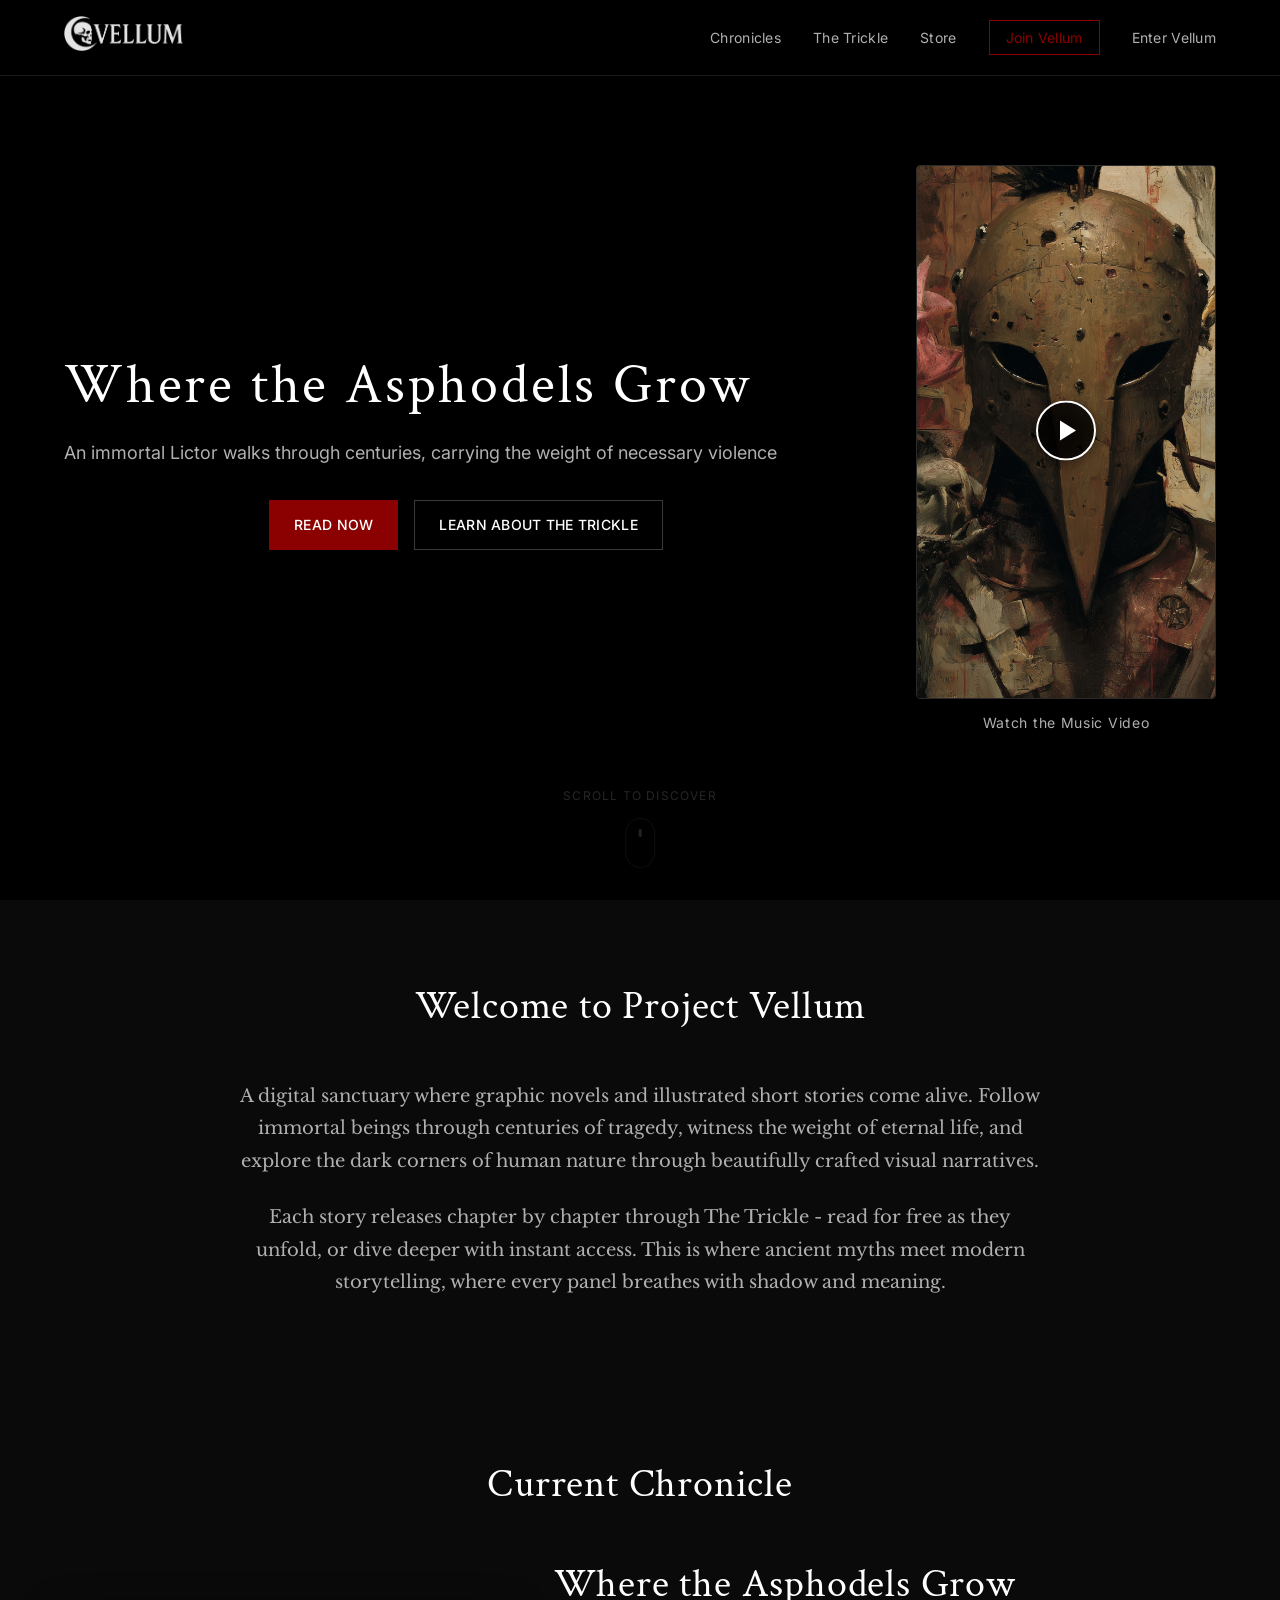
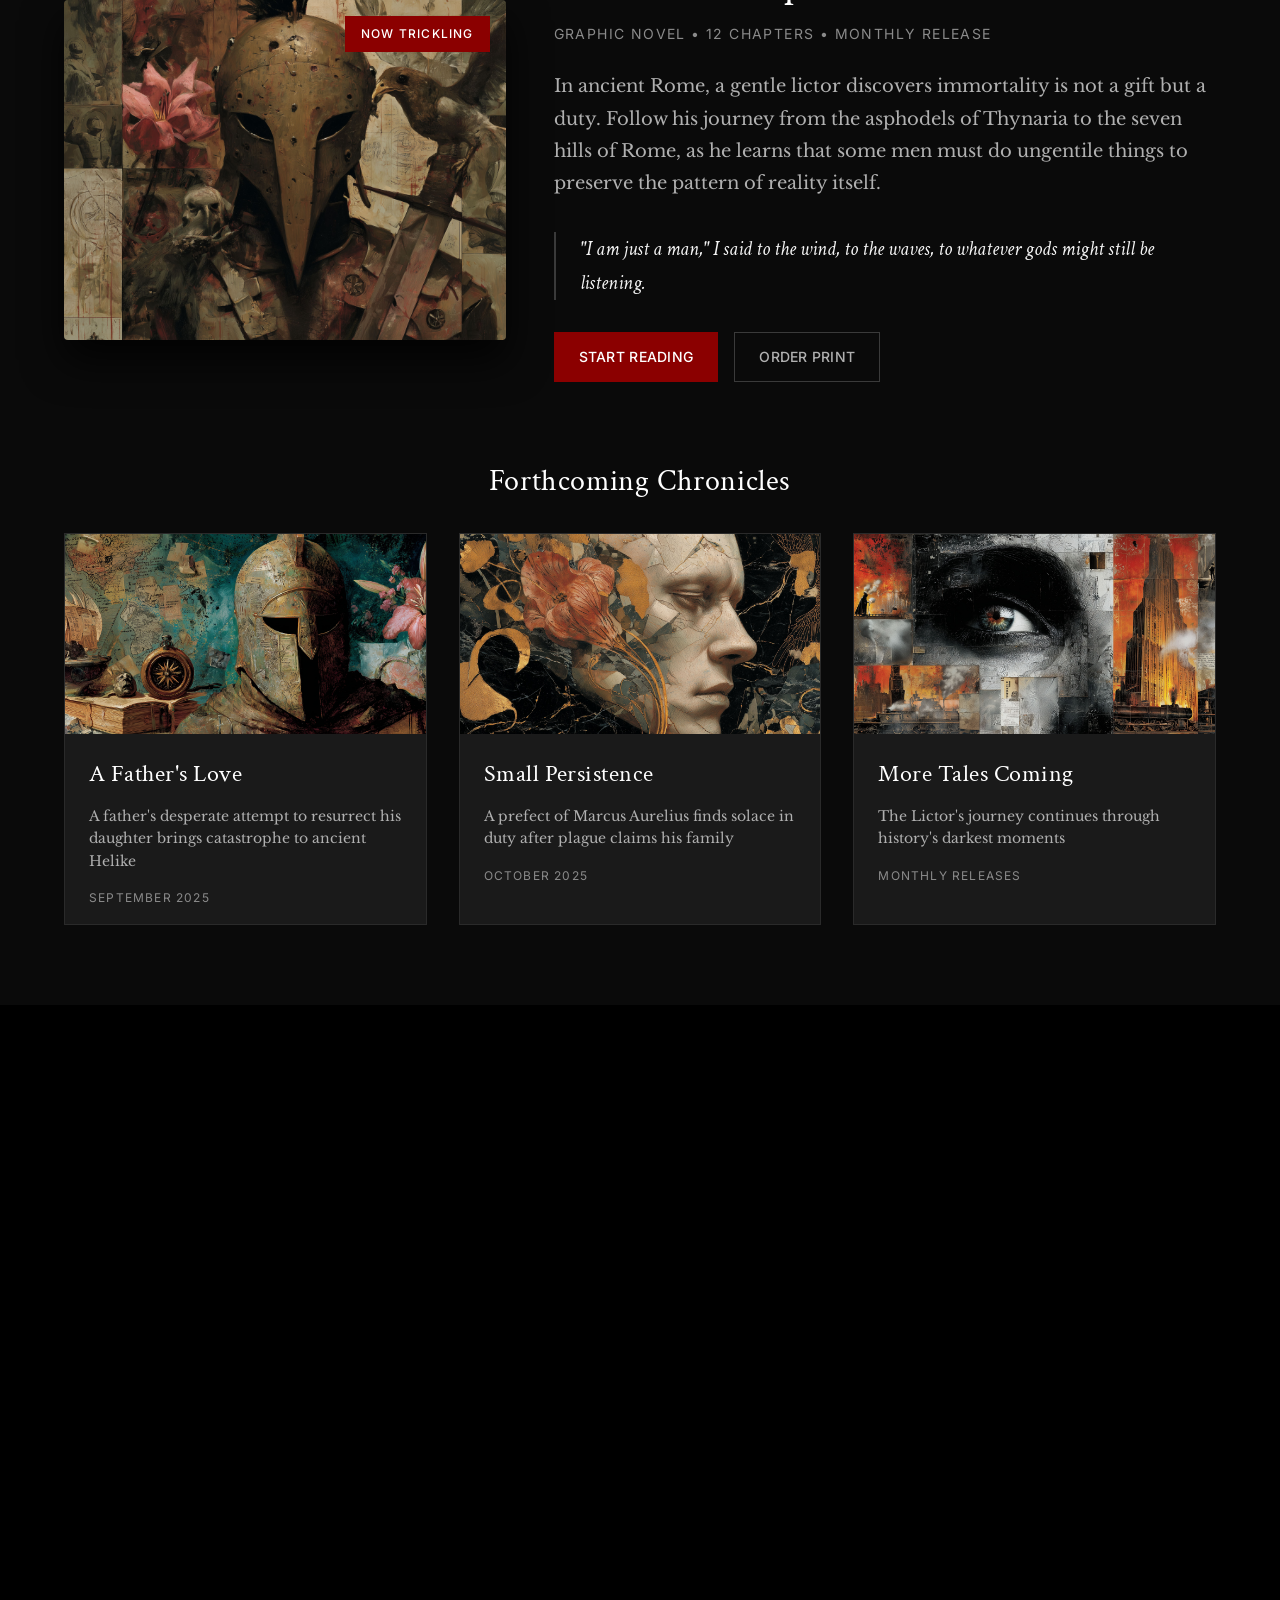
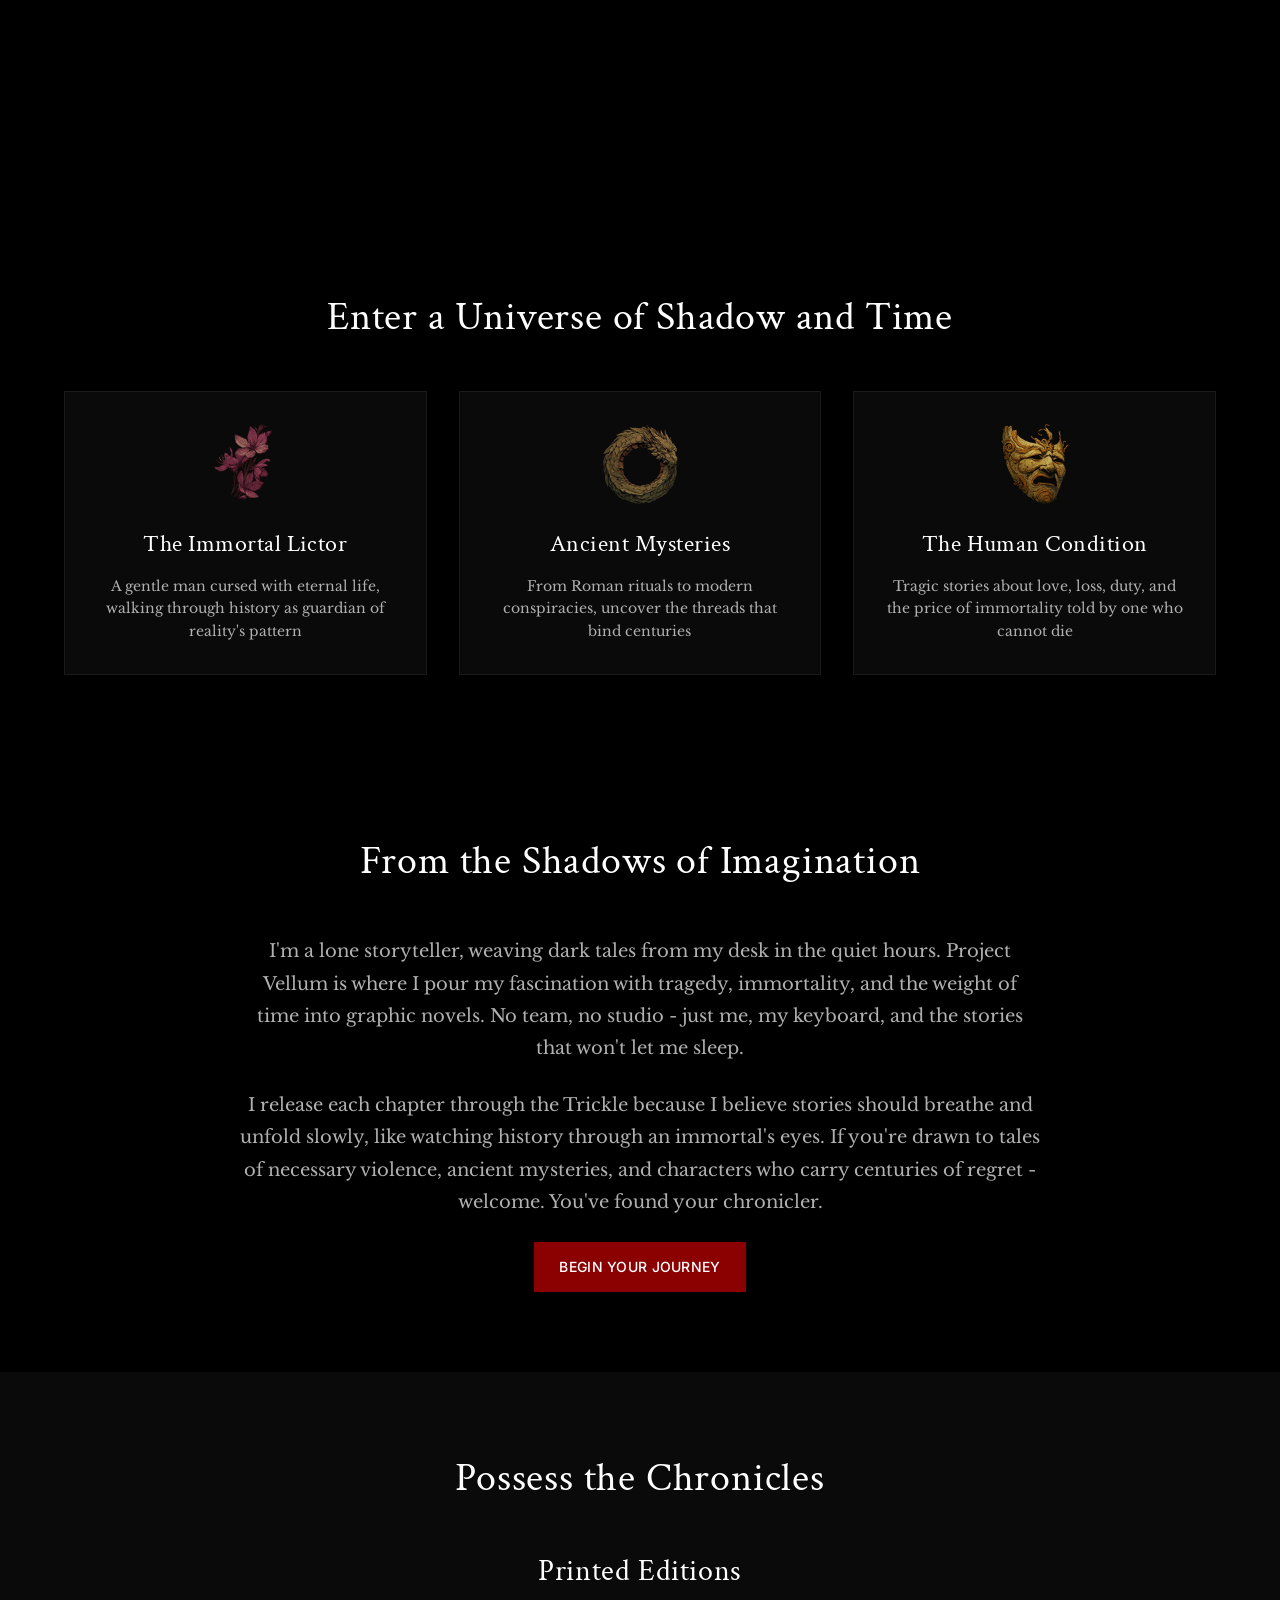
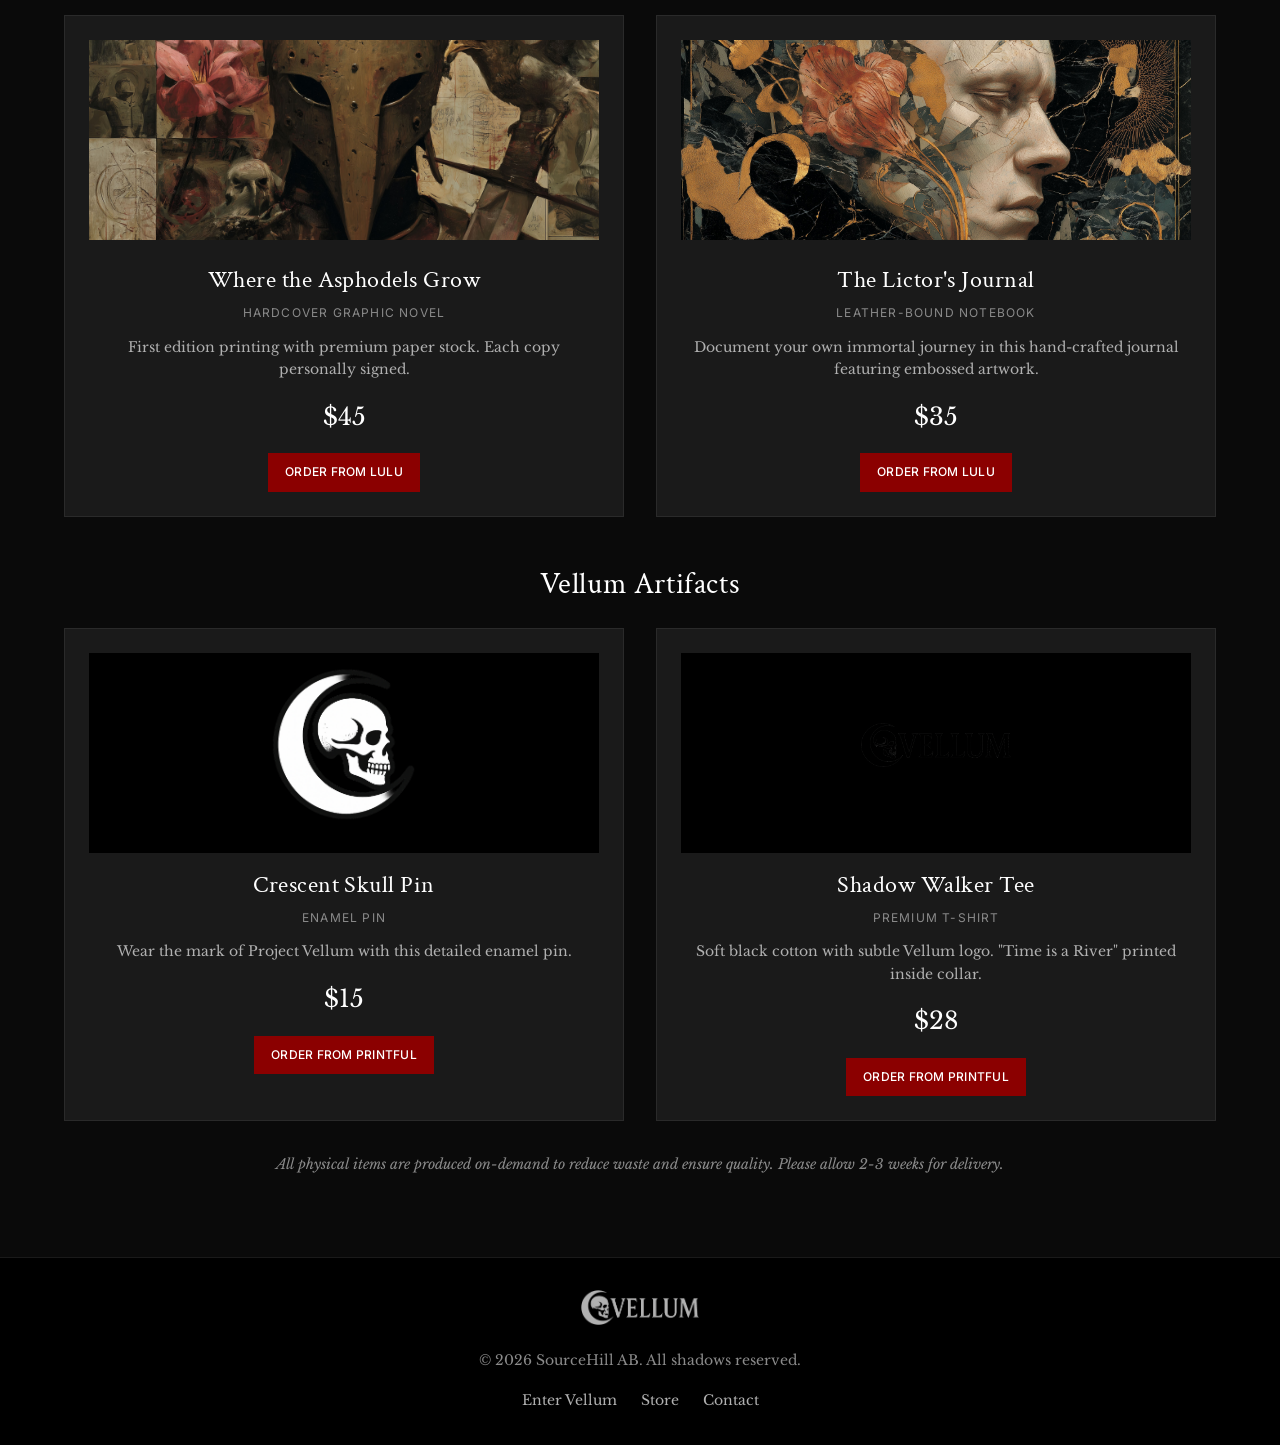
==== index.html @ 05a46393 "Update registration flow and site ownership - Change all join/start links to point to /register page" ====
<!DOCTYPE html>
<html lang="en">
<head>
    <meta charset="UTF-8">
    <meta name="viewport" content="width=device-width, initial-scale=1.0">
    <title>Project Vellum - Tragic Stories Told by the Eternal</title>
    <link rel="icon" href="assets/favicon.ico" type="image/x-icon">
    <link rel="stylesheet" href="css/style.css">
    <link rel="preconnect" href="https://fonts.googleapis.com">
    <link rel="preconnect" href="https://fonts.gstatic.com" crossorigin>
    <link href="https://fonts.googleapis.com/css2?family=Crimson+Text:ital,wght@0,400;0,600;1,400&family=Libre+Baskerville:ital,wght@0,400;0,700;1,400&family=Inter:wght@300;400;500;600;700&display=swap" rel="stylesheet">
</head>
<body id="top">
    <!-- Loading Screen -->
    <div id="loading-screen" class="loading-screen">
        <img src="assets/crescentskull.png" alt="Loading" class="loading-icon">
        <div class="loading-text">Awakening the chronicles...</div>
    </div>

    <!-- Navigation -->
    <nav class="nav-main">
        <div class="nav-container">
            <a href="#top" class="nav-logo">
                <img src="assets/logo_white.png" alt="Project Vellum" class="nav-logo-img">
            </a>
            <ul class="nav-menu">
                <li><a href="#releases">Chronicles</a></li>
                <li><a href="#trickle">The Trickle</a></li>
                <li><a href="#store">Store</a></li>
                <li><a href="https://app.projectvellum.com/register" class="nav-cta">Join Vellum</a></li>
                <li><a href="https://app.projectvellum.com">Enter Vellum</a></li>
            </ul>
            <div class="nav-mobile-toggle">
                <span></span>
                <span></span>
                <span></span>
            </div>
        </div>
    </nav>

    <!-- Mobile Menu -->
    <div class="mobile-menu">
        <ul>
            <li><a href="#releases">Chronicles</a></li>
            <li><a href="#trickle">The Trickle</a></li>
            <li><a href="#store">Store</a></li>
            <li><a href="https://app.projectvellum.com/register" class="mobile-cta">Join Vellum</a></li>
            <li><a href="https://app.projectvellum.com">Enter Vellum</a></li>
        </ul>
    </div>

    <!-- Hero Section -->
    <section class="hero">
        <div class="hero-video-container">
            <video class="hero-video" autoplay muted loop playsinline>
                <source src="assets/videos/01. Where the Asphodels Grow_720x1280.mp4" type="video/mp4">
            </video>
        </div>
        <div class="hero-overlay"></div>
        <div class="hero-content">
            <div class="hero-inner">
                <div class="hero-text">
                    <h1 class="hero-title">Where the Asphodels Grow</h1>
                    <p class="hero-subtitle">An immortal Lictor walks through centuries, carrying the weight of necessary violence</p>
                    <div class="hero-actions">
                        <a href="#releases" class="btn btn-primary">Read Now</a>
                        <a href="#trickle" class="btn btn-ghost">Learn About The Trickle</a>
                    </div>
                </div>
                
                <!-- Music Video Player Box -->
                <div class="music-video-box">
                    <div class="video-preview">
                        <img src="assets/backdrops/cover_where_the_asphodels_grow.jpg" alt="Music Video Preview" class="video-thumbnail">
                        <button class="play-music-video" aria-label="Play Music Video">
                            <svg width="60" height="60" viewBox="0 0 60 60" fill="none" xmlns="http://www.w3.org/2000/svg">
                                <circle cx="30" cy="30" r="29" stroke="currentColor" stroke-width="2" fill="rgba(0,0,0,0.7)"/>
                                <path d="M24 20L40 30L24 40V20Z" fill="currentColor"/>
                            </svg>
                        </button>
                    </div>
                    <p class="video-caption">Watch the Music Video</p>
                </div>
            </div>
        </div>
        
        <!-- Video Player Modal -->
        <div class="video-modal" id="videoModal">
            <div class="video-modal-content">
                <button class="video-modal-close" aria-label="Close video">
                    <svg width="24" height="24" viewBox="0 0 24 24" fill="none" xmlns="http://www.w3.org/2000/svg">
                        <path d="M18 6L6 18M6 6L18 18" stroke="currentColor" stroke-width="2" stroke-linecap="round"/>
                    </svg>
                </button>
                <div class="video-wrapper">
                    <video id="musicVideo" controls preload="metadata">
                        <source src="assets/videos/01. Where the Asphodels Grow_720x1280.mp4" type="video/mp4">
                    </video>
                </div>
            </div>
        </div>
        
        <div class="hero-scroll">
            <span>Scroll to discover</span>
            <div class="scroll-indicator"></div>
        </div>
    </section>

    <!-- Intro Section -->
    <section class="intro">
        <div class="container">
            <div class="intro-content">
                <h2 class="section-title">Welcome to Project Vellum</h2>
                <p class="intro-text">
                    A digital sanctuary where graphic novels and illustrated short stories come alive. 
                    Follow immortal beings through centuries of tragedy, witness the weight of eternal life, 
                    and explore the dark corners of human nature through beautifully crafted visual narratives.
                </p>
                <p class="intro-text">
                    Each story releases chapter by chapter through The Trickle - read for free as they unfold, 
                    or dive deeper with instant access. This is where ancient myths meet modern storytelling, 
                    where every panel breathes with shadow and meaning.
                </p>
            </div>
        </div>
    </section>

    <!-- Current Release Section -->
    <section id="releases" class="releases">
        <div class="container">
            <h2 class="section-title">Current Chronicle</h2>
            <div class="release-featured">
                <div class="release-image">
                    <img src="assets/backdrops/cover_where_the_asphodels_grow.jpg" alt="Where the Asphodels Grow">
                    <div class="release-badge">Now Trickling</div>
                </div>
                <div class="release-content">
                    <h3 class="release-title">Where the Asphodels Grow</h3>
                    <p class="release-type">Graphic Novel • 12 Chapters • Monthly Release</p>
                    <p class="release-description">
                        In ancient Rome, a gentle lictor discovers immortality is not a gift but a duty. 
                        Follow his journey from the asphodels of Thynaria to the seven hills of Rome, 
                        as he learns that some men must do ungentile things to preserve the pattern of reality itself.
                    </p>
                    <blockquote class="release-quote">
                        "I am just a man," I said to the wind, to the waves, to whatever gods might still be listening.
                    </blockquote>
                    <div class="release-actions">
                        <a href="https://app.projectvellum.com/register" class="btn btn-primary">Start Reading</a>
                        <a href="#store" class="btn btn-secondary">Order Print</a>
                    </div>
                </div>
            </div>

            <!-- Coming Soon Carousel -->
            <div class="releases-upcoming">
                <h3 class="upcoming-title">Forthcoming Chronicles</h3>
                <div class="releases-carousel">
                    <div class="release-card">
                        <img src="assets/backdrops/Story_cover.jpg" alt="A Father's Love">
                        <h4>A Father's Love</h4>
                        <p>A father's desperate attempt to resurrect his daughter brings catastrophe to ancient Helike</p>
                        <span class="release-date">September 2025</span>
                    </div>
                    <div class="release-card">
                        <img src="assets/backdrops/Lictor_cover.jpg" alt="Small Persistence">
                        <h4>Small Persistence</h4>
                        <p>A prefect of Marcus Aurelius finds solace in duty after plague claims his family</p>
                        <span class="release-date">October 2025</span>
                    </div>
                    <div class="release-card">
                        <img src="assets/backdrops/Why_so_hard.jpg" alt="Coming Soon">
                        <h4>More Tales Coming</h4>
                        <p>The Lictor's journey continues through history's darkest moments</p>
                        <span class="release-date">Monthly Releases</span>
                    </div>
                </div>
            </div>
        </div>
    </section>

    <!-- The Trickle Section -->
    <section id="trickle" class="trickle-section">
        <div class="container">
            <h2 class="section-title">Experience The Trickle</h2>
            <p class="trickle-intro">
                Choose how you want to experience my chronicles. The Trickle is free - 
                join and read at the pace of my releases. Can't wait? Purchase to read ahead. 
                Want to support the work? Subscribe for immediate access to everything.
            </p>
            
            <div class="trickle-grid">
                <div class="trickle-option">
                    <img src="assets/icons/hourglass.png" alt="Free Trickle" class="trickle-icon">
                    <h3>The Trickle</h3>
                    <p class="trickle-description">
                        Join the community and read each chapter as it releases. 
                        Experience the story as it was meant to unfold - gradually, building anticipation with each release.
                    </p>
                    <a href="https://app.projectvellum.com/register" class="btn btn-primary">JOIN NOW</a>
                </div>
                
                <div class="trickle-option">
                    <img src="assets/icons/tome.png" alt="Purchase" class="trickle-icon">
                    <h3>Beat the Trickle</h3>
                    <p class="trickle-description">
                        Can't wait for the next chapter? Purchase the complete story 
                        and read at your own pace. Own it forever.
                    </p>
                    <a href="https://app.projectvellum.com/register" class="btn btn-primary">JOIN NOW</a>
                </div>
                
                <div class="trickle-option">
                    <img src="assets/icons/key.png" alt="Subscribe" class="trickle-icon">
                    <h3>Subscribe</h3>
                    <p class="trickle-description">
                        Support the creation of new chronicles. Get immediate access to all stories 
                        as they're released. No trickle, no waiting - just the joy of reading.
                    </p>
                    <a href="https://app.projectvellum.com/register" class="btn btn-primary">JOIN NOW</a>
                </div>
            </div>
        </div>
    </section>

    <!-- The World Section -->
    <section id="world" class="world">
        <div class="container">
            <h2 class="section-title">Enter a Universe of Shadow and Time</h2>
            <div class="world-grid">
                <div class="world-card">
                    <img src="assets/icons/asphodel.png" alt="The Immortal Lictor" class="world-icon">
                    <h3>The Immortal Lictor</h3>
                    <p>A gentle man cursed with eternal life, walking through history as guardian of reality's pattern</p>
                </div>
                <div class="world-card">
                    <img src="assets/icons/ouroboros.png" alt="Ancient Mysteries" class="world-icon">
                    <h3>Ancient Mysteries</h3>
                    <p>From Roman rituals to modern conspiracies, uncover the threads that bind centuries</p>
                </div>
                <div class="world-card">
                    <img src="assets/icons/tragedymask.png" alt="Human Condition" class="world-icon">
                    <h3>The Human Condition</h3>
                    <p>Tragic stories about love, loss, duty, and the price of immortality told by one who cannot die</p>
                </div>
            </div>
        </div>
    </section>

    <!-- Creator Section -->
    <section class="creator">
        <div class="container">
            <div class="creator-content">
                <h2 class="section-title">From the Shadows of Imagination</h2>
                <p class="creator-text">
                    I'm a lone storyteller, weaving dark tales from my desk in the quiet hours. 
                    Project Vellum is where I pour my fascination with tragedy, immortality, and 
                    the weight of time into graphic novels. No team, no studio - just me, my keyboard, 
                    and the stories that won't let me sleep.
                </p>
                <p class="creator-text">
                    I release each chapter through the Trickle because I believe stories should breathe 
                    and unfold slowly, like watching history through an immortal's eyes. If you're drawn 
                    to tales of necessary violence, ancient mysteries, and characters who carry centuries 
                    of regret - welcome. You've found your chronicler.
                </p>
                <a href="https://app.projectvellum.com/register" class="btn btn-primary">Begin Your Journey</a>
            </div>
        </div>
    </section>

    <!-- Store Section -->
    <section id="store" class="store">
        <div class="container">
            <h2 class="section-title">Possess the Chronicles</h2>
            <div class="store-grid">
                <!-- Printed Editions -->
                <div class="store-category">
                    <h3 class="store-category-title">Printed Editions</h3>
                    <div class="store-items">
                        <div class="store-item">
                            <img src="assets/backdrops/cover_where_the_asphodels_grow.jpg" alt="Where the Asphodels Grow - Print">
                            <h4>Where the Asphodels Grow</h4>
                            <p class="store-item-type">Hardcover Graphic Novel</p>
                            <p class="store-item-description">
                                First edition printing with premium paper stock. 
                                Each copy personally signed.
                            </p>
                            <span class="store-price">$45</span>
                            <a href="#" class="btn btn-primary btn-small" data-product="asphodels-hardcover">Order from Lulu</a>
                        </div>
                        <div class="store-item">
                            <img src="assets/backdrops/Lictor_cover.jpg" alt="Lictor's Journal">
                            <h4>The Lictor's Journal</h4>
                            <p class="store-item-type">Leather-bound Notebook</p>
                            <p class="store-item-description">
                                Document your own immortal journey in this hand-crafted journal 
                                featuring embossed artwork.
                            </p>
                            <span class="store-price">$35</span>
                            <a href="#" class="btn btn-primary btn-small" data-product="lictor-journal">Order from Lulu</a>
                        </div>
                    </div>
                </div>

                <!-- Merchandise -->
                <div class="store-category">
                    <h3 class="store-category-title">Vellum Artifacts</h3>
                    <div class="store-items">
                        <div class="store-item">
                            <div class="store-item-image">
                                <img src="assets/crescentskull.png" alt="Crescent Skull Pin">
                            </div>
                            <h4>Crescent Skull Pin</h4>
                            <p class="store-item-type">Enamel Pin</p>
                            <p class="store-item-description">
                                Wear the mark of Project Vellum with this detailed enamel pin.
                            </p>
                            <span class="store-price">$15</span>
                            <a href="#" class="btn btn-primary btn-small" data-product="skull-pin">Order from Printful</a>
                        </div>
                        <div class="store-item">
                            <div class="store-item-image">
                                <img src="assets/logo_black.png" alt="Vellum Shirt">
                            </div>
                            <h4>Shadow Walker Tee</h4>
                            <p class="store-item-type">Premium T-Shirt</p>
                            <p class="store-item-description">
                                Soft black cotton with subtle Vellum logo. "Time is a River" printed inside collar.
                            </p>
                            <span class="store-price">$28</span>
                            <a href="#" class="btn btn-primary btn-small" data-product="shadow-tee">Order from Printful</a>
                        </div>
                    </div>
                </div>
            </div>
            <p class="store-note">
                All physical items are produced on-demand to reduce waste and ensure quality. 
                Please allow 2-3 weeks for delivery.
            </p>
        </div>
    </section>

    <!-- Footer -->
    <footer class="footer">
        <div class="container">
            <div class="footer-content">
                <img src="assets/logo_white.png" alt="Project Vellum" class="footer-logo">
                <p class="footer-text">© <span id="year"></span> <a href="https://sourcehill.com" target="_blank" rel="noopener">SourceHill AB</a>. All shadows reserved.</p>
                <div class="footer-links">
                    <a href="https://app.projectvellum.com">Enter Vellum</a>
                    <a href="#store">Store</a>
                    <a href="#contact">Contact</a>
                </div>
            </div>
        </div>
    </footer>

    <script src="js/app.js"></script>
</body>
</html>
---- css/style.css ----
:root {
    /* Dark Mode Colors - Matching Vellum App */
    --pure-black: #000000;
    --ink-black: #0A0A0A;
    --dark-grey: #1A1A1A;
    --medium-grey: #2A2A2A;
    --grey: #3A3A3A;
    --light-grey: #8A8A8A;
    --text-grey: #B0B0B0;
    --white: #FFFFFF;
    --off-white: #F5F5F5;
    
    /* Accent Colors - Used Sparingly */
    --accent-red: #8B0000;  /* blood-red from dark theme */
    --accent-red-hover: #5C0000;  /* dried-blood from dark theme */
    
    /* Typography */
    --font-display: 'Crimson Text', 'Garamond', serif;
    --font-body: 'Libre Baskerville', 'Georgia', serif;
    --font-ui: 'Inter', -apple-system, system-ui, sans-serif;
    
    /* Spacing */
    --space-1: 0.25rem;
    --space-2: 0.5rem;
    --space-3: 0.75rem;
    --space-4: 1rem;
    --space-6: 1.5rem;
    --space-8: 2rem;
    --space-12: 3rem;
    --space-16: 4rem;
    --space-20: 5rem;
}

* {
    margin: 0;
    padding: 0;
    box-sizing: border-box;
}

body {
    font-family: var(--font-body);
    background-color: var(--pure-black);
    color: var(--off-white);
    line-height: 1.7;
    overflow-x: hidden;
}

/* Typography */
h1, h2, h3, h4, h5, h6 {
    font-family: var(--font-display);
    font-weight: 400;
    letter-spacing: 0.02em;
    line-height: 1.3;
    color: var(--white);
}

.section-title {
    font-size: 2.5rem;
    text-align: center;
    margin-bottom: var(--space-12);
    color: var(--white);
    font-weight: 300;
}

/* Loading Screen */
.loading-screen {
    position: fixed;
    top: 0;
    left: 0;
    width: 100%;
    height: 100%;
    background: var(--pure-black);
    display: flex;
    flex-direction: column;
    align-items: center;
    justify-content: center;
    z-index: 9999;
    transition: opacity 0.8s ease;
}

.loading-screen.fade-out {
    opacity: 0;
    pointer-events: none;
}

.loading-icon {
    width: 60px;
    height: auto;
    opacity: 0.8;
    animation: pulse 2s ease-in-out infinite;
}

.loading-text {
    margin-top: var(--space-6);
    font-family: var(--font-ui);
    font-size: 0.75rem;
    color: var(--light-grey);
    letter-spacing: 0.15em;
    text-transform: uppercase;
}

@keyframes pulse {
    0%, 100% { opacity: 0.4; }
    50% { opacity: 0.8; }
}

/* Navigation */
.nav-main {
    position: fixed;
    top: 0;
    width: 100%;
    background-color: rgba(0, 0, 0, 0.9);
    backdrop-filter: blur(10px);
    z-index: 1000;
    padding: var(--space-4) 0;
    transition: all 0.3s ease;
    border-bottom: 1px solid var(--dark-grey);
}

.nav-main.scrolled {
    padding: var(--space-3) 0;
    background-color: rgba(0, 0, 0, 0.95);
}

.nav-container {
    max-width: 1200px;
    margin: 0 auto;
    padding: 0 var(--space-6);
    display: flex;
    justify-content: space-between;
    align-items: center;
}

.nav-logo {
    cursor: pointer;
}

.nav-logo-img {
    height: 35px;
    width: auto;
    opacity: 0.9;
    transition: opacity 0.3s ease;
}

.nav-logo:hover .nav-logo-img {
    opacity: 1;
}

.nav-menu {
    display: flex;
    list-style: none;
    gap: var(--space-8);
}

.nav-menu a {
    color: var(--text-grey);
    text-decoration: none;
    font-family: var(--font-ui);
    font-weight: 400;
    font-size: 0.875rem;
    letter-spacing: 0.02em;
    transition: color 0.3s ease;
    cursor: pointer;
}

.nav-menu a:hover {
    color: var(--white);
}

.nav-cta {
    color: var(--accent-red) !important;
    padding: var(--space-2) var(--space-4);
    border: 1px solid var(--accent-red);
    transition: all 0.3s ease;
}

.nav-cta:hover {
    background: var(--accent-red);
    color: var(--white) !important;
}

/* Mobile Navigation */
.nav-mobile-toggle {
    display: none;
    flex-direction: column;
    gap: 4px;
    cursor: pointer;
}

.nav-mobile-toggle span {
    width: 25px;
    height: 2px;
    background: var(--white);
    transition: all 0.3s ease;
}

.nav-mobile-toggle.active span:nth-child(1) {
    transform: rotate(45deg) translate(5px, 5px);
}

.nav-mobile-toggle.active span:nth-child(2) {
    opacity: 0;
}

.nav-mobile-toggle.active span:nth-child(3) {
    transform: rotate(-45deg) translate(7px, -6px);
}

.mobile-menu {
    position: fixed;
    top: 0;
    right: -100%;
    width: 100%;
    height: 100vh;
    background: var(--pure-black);
    z-index: 999;
    transition: right 0.3s ease;
    display: flex;
    align-items: center;
    justify-content: center;
}

.mobile-menu.active {
    right: 0;
}

.mobile-menu ul {
    list-style: none;
    text-align: center;
}

.mobile-menu li {
    margin: var(--space-6) 0;
}

.mobile-menu a {
    color: var(--white);
    text-decoration: none;
    font-size: 1.5rem;
    font-family: var(--font-display);
    transition: color 0.3s ease;
    cursor: pointer;
}

.mobile-menu a:hover {
    color: var(--text-grey);
}

.mobile-cta {
    display: inline-block;
    margin-top: var(--space-8);
    padding: var(--space-3) var(--space-6);
    border: 1px solid var(--accent-red);
    color: var(--accent-red) !important;
    font-size: 1.2rem !important;
}

.mobile-cta:hover {
    background: var(--accent-red);
    color: var(--white) !important;
}

/* Hero Section */
.hero {
    height: 100vh;
    position: relative;
    display: flex;
    align-items: center;
    justify-content: center;
    overflow: hidden;
    background: var(--pure-black);
}

.hero-video-container {
    position: absolute;
    top: 0;
    left: 0;
    width: 100%;
    height: 100%;
    z-index: 0;
}

.hero-video {
    width: 100%;
    height: 100%;
    object-fit: cover;
    opacity: 0.6;
}

.hero-overlay {
    position: absolute;
    top: 0;
    left: 0;
    width: 100%;
    height: 100%;
    background: linear-gradient(180deg, 
        rgba(0,0,0,0.3) 0%, 
        rgba(0,0,0,0.5) 50%, 
        rgba(0,0,0,0.8) 100%);
    z-index: 1;
}

.hero-content {
    z-index: 2;
    padding: 0 var(--space-6);
    width: 100%;
    max-width: 1200px;
}

.hero-inner {
    display: grid;
    grid-template-columns: 1fr 300px;
    gap: var(--space-12);
    align-items: center;
}

.hero-text {
    text-align: left;
}

.hero-title {
    font-size: 3.5rem;
    margin-bottom: var(--space-4);
    color: var(--white);
    font-weight: 300;
    letter-spacing: 0.05em;
    animation: fadeInUp 1.5s ease-out;
}

.hero-subtitle {
    font-size: 1.125rem;
    margin-bottom: var(--space-8);
    color: var(--text-grey);
    font-weight: 400;
    line-height: 1.6;
    font-family: var(--font-ui);
    animation: fadeInUp 1.5s ease-out 0.3s backwards;
}

.hero-actions {
    display: flex;
    gap: var(--space-4);
    justify-content: center;
    flex-wrap: wrap;
    animation: fadeInUp 1.5s ease-out 0.6s backwards;
}

.hero-scroll {
    position: absolute;
    bottom: var(--space-8);
    left: 50%;
    transform: translateX(-50%);
    text-align: center;
    animation: fadeIn 2s ease-out 1s backwards;
}

.hero-scroll span {
    display: block;
    font-size: 0.75rem;
    color: var(--light-grey);
    margin-bottom: var(--space-3);
    text-transform: uppercase;
    letter-spacing: 0.1em;
    font-family: var(--font-ui);
}

.scroll-indicator {
    width: 30px;
    height: 50px;
    border: 1px solid var(--grey);
    border-radius: 20px;
    position: relative;
    margin: 0 auto;
}

.scroll-indicator::before {
    content: '';
    position: absolute;
    top: 10px;
    left: 50%;
    width: 3px;
    height: 8px;
    background: var(--light-grey);
    border-radius: 2px;
    transform: translateX(-50%);
    animation: scrollDown 2s ease-in-out infinite;
}

@keyframes scrollDown {
    0% { top: 10px; opacity: 1; }
    100% { top: 30px; opacity: 0; }
}

/* Music Video Box */
.music-video-box {
    animation: fadeInUp 1.5s ease-out 0.6s backwards;
}

.video-preview {
    position: relative;
    width: 100%;
    aspect-ratio: 9/16;
    background: var(--dark-grey);
    border: 1px solid var(--medium-grey);
    border-radius: 4px;
    overflow: hidden;
    cursor: pointer;
    transition: all 0.3s ease;
}

.video-preview:hover {
    transform: translateY(-2px);
    box-shadow: 
        0 0 30px rgba(220, 20, 60, 0.4),
        0 0 60px rgba(220, 20, 60, 0.2),
        0 10px 30px rgba(0, 0, 0, 0.5);
    border-color: var(--accent-red);
    animation: eerieGlow 2s ease-in-out infinite;
}

@keyframes eerieGlow {
    0%, 100% {
        box-shadow: 
            0 0 30px rgba(220, 20, 60, 0.4),
            0 0 60px rgba(220, 20, 60, 0.2),
            0 10px 30px rgba(0, 0, 0, 0.5);
    }
    50% {
        box-shadow: 
            0 0 40px rgba(220, 20, 60, 0.6),
            0 0 80px rgba(220, 20, 60, 0.3),
            0 10px 30px rgba(0, 0, 0, 0.5);
    }
}

.video-thumbnail {
    width: 100%;
    height: 100%;
    object-fit: cover;
}

.play-music-video {
    position: absolute;
    top: 50%;
    left: 50%;
    transform: translate(-50%, -50%);
    background: transparent;
    border: none;
    color: var(--white);
    cursor: pointer;
    transition: all 0.3s ease;
    padding: 0;
}

.play-music-video:hover {
    transform: translate(-50%, -50%) scale(1.1);
}

.play-music-video svg {
    filter: drop-shadow(0 2px 8px rgba(0, 0, 0, 0.8));
    transition: all 0.3s ease;
}

.video-preview:hover .play-music-video svg {
    color: var(--accent-red);
}

.video-caption {
    margin-top: var(--space-3);
    text-align: center;
    font-family: var(--font-ui);
    font-size: 0.875rem;
    color: var(--text-grey);
    letter-spacing: 0.05em;
}

/* Video Modal */
.video-modal {
    position: fixed;
    top: 0;
    left: 0;
    width: 100%;
    height: 100%;
    background: rgba(0, 0, 0, 0.95);
    z-index: 2000;
    display: flex;
    align-items: center;
    justify-content: center;
    opacity: 0;
    visibility: hidden;
    transition: all 0.3s ease;
}

.video-modal.active {
    opacity: 1;
    visibility: visible;
}

.video-modal-content {
    position: relative;
    width: 90%;
    max-width: 1200px;
    max-height: 90vh;
}

.video-modal-close {
    position: absolute;
    top: -40px;
    right: 0;
    background: transparent;
    border: none;
    color: var(--white);
    cursor: pointer;
    padding: var(--space-2);
    transition: all 0.3s ease;
    z-index: 1;
}

.video-modal-close:hover {
    color: var(--accent-red);
    transform: rotate(90deg);
}

.video-wrapper {
    position: relative;
    width: 100%;
    background: var(--pure-black);
    border-radius: 4px;
    overflow: hidden;
}

.video-wrapper video {
    width: 100%;
    height: auto;
    max-height: 80vh;
    display: block;
}

/* Mobile adjustments for video modal */
@media (max-width: 768px) {
    .video-modal-content {
        width: 100%;
        height: 100%;
        display: flex;
        align-items: center;
        justify-content: center;
    }
    
    .video-modal-close {
        top: var(--space-4);
        right: var(--space-4);
    }
    
    .video-wrapper {
        width: 100%;
        height: 100%;
        display: flex;
        align-items: center;
        justify-content: center;
    }
    
    .video-wrapper video {
        width: 100%;
        height: 100%;
        object-fit: contain;
    }
}

/* Buttons */
.btn {
    padding: var(--space-3) var(--space-6);
    text-decoration: none;
    font-family: var(--font-ui);
    font-weight: 500;
    letter-spacing: 0.02em;
    transition: all 0.3s cubic-bezier(0.4, 0, 0.2, 1);
    border: 1px solid transparent;
    cursor: pointer;
    display: inline-block;
    font-size: 0.875rem;
    text-transform: uppercase;
}

.btn-primary {
    background: var(--accent-red);
    color: var(--white);
    border-color: var(--accent-red);
}

.btn-primary:hover {
    background: var(--accent-red-hover);
    border-color: var(--accent-red-hover);
    transform: translateY(-1px);
}

.btn-ghost {
    background: transparent;
    color: var(--white);
    border-color: var(--grey);
}

.btn-ghost:hover {
    border-color: var(--white);
    background: rgba(255, 255, 255, 0.05);
}

.btn-secondary {
    background: transparent;
    color: var(--text-grey);
    border-color: var(--grey);
}

.btn-secondary:hover {
    color: var(--white);
    border-color: var(--light-grey);
}

.btn-small {
    padding: var(--space-2) var(--space-4);
    font-size: 0.75rem;
}

/* Intro Section */
.intro {
    background: var(--ink-black);
    padding: var(--space-20) 0;
    text-align: center;
}

.intro-content {
    max-width: 800px;
    margin: 0 auto;
}

.intro-text {
    font-size: 1.125rem;
    color: var(--text-grey);
    line-height: 1.8;
    margin-bottom: var(--space-6);
}

.intro-text:last-child {
    margin-bottom: 0;
}

/* Container */
.container {
    max-width: 1200px;
    margin: 0 auto;
    padding: 0 var(--space-6);
}

/* Sections */
section {
    padding: var(--space-20) 0;
    position: relative;
    background: var(--pure-black);
}

/* Releases Section */
.releases {
    background: var(--ink-black);
}

.release-featured {
    display: grid;
    grid-template-columns: 1fr 1.5fr;
    gap: var(--space-12);
    align-items: center;
    margin-bottom: var(--space-20);
}

.release-image {
    position: relative;
    overflow: hidden;
    border-radius: 4px;
    box-shadow: 0 20px 40px rgba(0, 0, 0, 0.8);
}

.release-image img {
    width: 100%;
    height: auto;
    display: block;
}

.release-badge {
    position: absolute;
    top: var(--space-4);
    right: var(--space-4);
    background: var(--accent-red);
    color: var(--white);
    padding: var(--space-2) var(--space-4);
    font-size: 0.75rem;
    text-transform: uppercase;
    letter-spacing: 0.1em;
    font-family: var(--font-ui);
    font-weight: 500;
}

.release-title {
    font-size: 2.5rem;
    color: var(--white);
    margin-bottom: var(--space-3);
    font-weight: 300;
}

.release-type {
    font-size: 0.875rem;
    color: var(--light-grey);
    text-transform: uppercase;
    letter-spacing: 0.1em;
    margin-bottom: var(--space-6);
    font-family: var(--font-ui);
}

.release-description {
    font-size: 1.125rem;
    color: var(--text-grey);
    margin-bottom: var(--space-6);
    line-height: 1.8;
}

.release-quote {
    border-left: 2px solid var(--grey);
    padding-left: var(--space-6);
    margin: var(--space-8) 0;
    font-style: italic;
    color: var(--off-white);
    font-size: 1.25rem;
    font-family: var(--font-display);
}

.release-actions {
    display: flex;
    gap: var(--space-4);
    flex-wrap: wrap;
}

/* Upcoming Releases */
.releases-upcoming {
    margin-top: var(--space-16);
}

.upcoming-title {
    font-size: 1.875rem;
    color: var(--white);
    margin-bottom: var(--space-8);
    text-align: center;
    font-weight: 300;
}

.releases-carousel {
    display: grid;
    grid-template-columns: repeat(auto-fit, minmax(300px, 1fr));
    gap: var(--space-8);
    margin-top: var(--space-8);
}

.release-card {
    background: var(--dark-grey);
    border: 1px solid var(--medium-grey);
    overflow: hidden;
    transition: all 0.3s ease;
    cursor: default;
}

.release-card:hover {
    transform: translateY(-5px);
    box-shadow: 0 10px 30px rgba(0, 0, 0, 0.5);
    border-color: var(--grey);
}

.release-card img {
    width: 100%;
    height: 200px;
    object-fit: cover;
}

.release-card h4 {
    padding: var(--space-4) var(--space-6);
    color: var(--white);
    font-size: 1.5rem;
    font-weight: 300;
}

.release-card p {
    padding: 0 var(--space-6);
    color: var(--text-grey);
    font-size: 0.875rem;
    line-height: 1.6;
}

.release-date {
    display: block;
    padding: var(--space-4) var(--space-6);
    color: var(--light-grey);
    font-size: 0.75rem;
    text-transform: uppercase;
    letter-spacing: 0.1em;
    font-family: var(--font-ui);
}

/* World Section */
.world {
    background: var(--pure-black);
}

.world-grid {
    display: grid;
    grid-template-columns: repeat(auto-fit, minmax(280px, 1fr));
    gap: var(--space-8);
}

.world-card {
    background: var(--ink-black);
    padding: var(--space-8);
    text-align: center;
    border: 1px solid var(--dark-grey);
    transition: all 0.3s ease;
}

.world-card:hover {
    transform: translateY(-5px);
    border-color: var(--grey);
    box-shadow: 0 10px 30px rgba(0, 0, 0, 0.5);
}

.world-icon {
    width: 80px;
    height: 80px;
    margin: 0 auto var(--space-4);
    opacity: 0.8;
}

.world-card h3 {
    color: var(--white);
    margin-bottom: var(--space-4);
    font-size: 1.5rem;
    font-weight: 300;
}

.world-card p {
    color: var(--text-grey);
    font-size: 0.875rem;
    line-height: 1.6;
}

/* Trickle Section */
.trickle-section {
    background: var(--ink-black);
    padding: var(--space-20) 0;
}

.trickle-intro {
    text-align: center;
    max-width: 800px;
    margin: 0 auto var(--space-12);
    color: var(--text-grey);
    font-size: 1.125rem;
    line-height: 1.8;
}

.trickle-grid {
    display: grid;
    grid-template-columns: repeat(auto-fit, minmax(300px, 1fr));
    gap: var(--space-8);
    margin-top: var(--space-12);
}

.trickle-option {
    background: var(--dark-grey);
    padding: var(--space-8);
    border: 1px solid var(--medium-grey);
    text-align: center;
    transition: all 0.3s ease;
    display: flex;
    flex-direction: column;
    min-height: 400px;
}

.trickle-option:hover {
    border-color: var(--grey);
    transform: translateY(-2px);
}

.trickle-icon {
    width: 60px;
    height: 60px;
    margin: 0 auto var(--space-4);
    opacity: 0.7;
}

.trickle-option h3 {
    font-size: 1.5rem;
    color: var(--white);
    margin-bottom: var(--space-3);
    font-weight: 300;
}

.trickle-price {
    font-size: 2rem;
    color: var(--white);
    font-weight: 300;
    margin-bottom: var(--space-4);
}

.trickle-description {
    color: var(--text-grey);
    font-size: 0.875rem;
    line-height: 1.6;
    margin-bottom: var(--space-6);
    flex: 1;
}

.trickle-option.featured {
    border-color: var(--accent-red);
    position: relative;
}

.trickle-option.featured::before {
    content: 'BEST VALUE';
    position: absolute;
    top: -12px;
    left: 50%;
    transform: translateX(-50%);
    background: var(--accent-red);
    color: var(--white);
    padding: var(--space-1) var(--space-3);
    font-size: 0.75rem;
    letter-spacing: 0.1em;
    font-family: var(--font-ui);
}

.trickle-option .btn {
    margin-top: auto;
    align-self: center;
    width: auto;
}

/* Creator Section */
.creator {
    background: var(--pure-black);
    text-align: center;
}

.creator-content {
    max-width: 800px;
    margin: 0 auto;
}

.creator-text {
    font-size: 1.125rem;
    color: var(--text-grey);
    margin-bottom: var(--space-6);
    line-height: 1.8;
}

/* Store Section */
.store {
    background: var(--ink-black);
}

.store-grid {
    display: grid;
    gap: var(--space-12);
}

.store-category-title {
    font-size: 1.875rem;
    color: var(--white);
    margin-bottom: var(--space-6);
    text-align: center;
    font-weight: 300;
}

.store-items {
    display: grid;
    grid-template-columns: repeat(auto-fit, minmax(300px, 1fr));
    gap: var(--space-8);
}

.store-item {
    background: var(--dark-grey);
    border: 1px solid var(--medium-grey);
    padding: var(--space-6);
    text-align: center;
    transition: all 0.3s ease;
}

.store-item:hover {
    transform: translateY(-5px);
    box-shadow: 0 10px 30px rgba(0, 0, 0, 0.5);
    border-color: var(--grey);
}

.store-item img {
    width: 100%;
    height: 200px;
    object-fit: cover;
    margin-bottom: var(--space-4);
}

.store-item-image {
    width: 100%;
    height: 200px;
    background: var(--pure-black);
    display: flex;
    align-items: center;
    justify-content: center;
    margin-bottom: var(--space-4);
}

.store-item-image img {
    max-width: 150px;
    height: auto;
}

.store-item h4 {
    color: var(--white);
    font-size: 1.5rem;
    margin-bottom: var(--space-2);
    font-weight: 300;
}

.store-item-type {
    color: var(--light-grey);
    font-size: 0.75rem;
    text-transform: uppercase;
    letter-spacing: 0.1em;
    margin-bottom: var(--space-3);
    font-family: var(--font-ui);
}

.store-item-description {
    color: var(--text-grey);
    font-size: 0.875rem;
    line-height: 1.6;
    margin-bottom: var(--space-4);
}

.store-price {
    display: block;
    font-size: 1.5rem;
    color: var(--white);
    font-weight: 300;
    margin-bottom: var(--space-4);
}

.store-note {
    text-align: center;
    margin-top: var(--space-8);
    color: var(--light-grey);
    font-size: 0.875rem;
    font-style: italic;
}

/* Subscribe Section */
.subscribe {
    background: var(--pure-black);
    border-top: 1px solid var(--dark-grey);
}

.subscribe-text {
    text-align: center;
    max-width: 600px;
    margin: 0 auto var(--space-8);
    color: var(--text-grey);
    font-size: 1.125rem;
    line-height: 1.7;
}

.subscribe-form {
    display: flex;
    max-width: 500px;
    margin: 0 auto;
    gap: var(--space-4);
}

.subscribe-form input {
    flex: 1;
    padding: var(--space-3) var(--space-4);
    background: var(--dark-grey);
    border: 1px solid var(--medium-grey);
    color: var(--white);
    font-size: 1rem;
    font-family: var(--font-ui);
    transition: all 0.2s ease;
}

.subscribe-form input::placeholder {
    color: var(--light-grey);
}

.subscribe-form input:focus {
    outline: none;
    border-color: var(--grey);
    background: var(--medium-grey);
}

.subscribe-success {
    color: var(--white);
    text-align: center;
    font-size: 1.1rem;
    animation: fadeIn 0.5s ease-in;
}

/* Footer */
.footer {
    background: var(--pure-black);
    padding: var(--space-8) 0;
    border-top: 1px solid var(--dark-grey);
}

.footer-content {
    text-align: center;
}

.footer-logo {
    height: 35px;
    margin-bottom: var(--space-4);
    opacity: 0.7;
}

.footer-text {
    color: var(--light-grey);
    font-size: 0.875rem;
    margin-bottom: var(--space-4);
}

.footer-text a {
    color: var(--light-grey);
    text-decoration: none;
    transition: color 0.3s ease;
}

.footer-text a:hover {
    color: var(--white);
}

.footer-links {
    display: flex;
    gap: var(--space-6);
    justify-content: center;
}

.footer-links a {
    color: var(--text-grey);
    text-decoration: none;
    font-size: 0.875rem;
    transition: color 0.3s ease;
}

.footer-links a:hover {
    color: var(--white);
}

/* Animations */
@keyframes fadeInUp {
    from {
        opacity: 0;
        transform: translateY(30px);
    }
    to {
        opacity: 1;
        transform: translateY(0);
    }
}

@keyframes fadeIn {
    from { opacity: 0; }
    to { opacity: 1; }
}

/* Responsive */
@media (max-width: 968px) {
    .hero-inner {
        grid-template-columns: 1fr;
        gap: var(--space-8);
        text-align: center;
    }
    
    .hero-text {
        text-align: center;
    }
    
    .music-video-box {
        max-width: 300px;
        margin: 0 auto;
    }
    
    .release-featured {
        grid-template-columns: 1fr;
        gap: var(--space-8);
    }
    
    .release-image {
        max-width: 400px;
        margin: 0 auto;
    }
}

@media (max-width: 768px) {
    /* Navigation */
    .nav-menu {
        display: none;
    }
    
    .nav-mobile-toggle {
        display: flex;
    }
    
    /* Hero */
    .hero {
        min-height: 100vh;
        padding-top: 80px; /* Account for fixed nav */
    }
    
    .hero-content {
        padding: var(--space-4);
    }
    
    .hero-title {
        font-size: 2rem;
        margin-bottom: var(--space-3);
    }
    
    .hero-subtitle {
        font-size: 0.9rem;
        margin-bottom: var(--space-6);
    }
    
    .hero-actions {
        flex-direction: column;
        align-items: center;
        gap: var(--space-3);
    }
    
    .hero-actions .btn {
        width: 100%;
        max-width: 280px;
    }
    
    .music-video-box {
        margin-top: var(--space-8);
    }
    
    /* Sections */
    .section-title {
        font-size: 2rem;
    }
    
    section {
        padding: var(--space-12) 0;
    }
    
    .intro {
        padding: var(--space-12) 0;
    }
    
    .intro-text {
        font-size: 1rem;
    }
    
    /* Store */
    .store-items {
        grid-template-columns: 1fr;
    }
    
    /* Subscribe */
    .subscribe-form {
        flex-direction: column;
    }
    
    /* Footer */
    .footer-links {
        flex-direction: column;
        gap: var(--space-3);
    }
}

/* Mobile Video Optimization */
@media (max-aspect-ratio: 16/9) {
    .hero-video {
        width: 100vw;
        height: 100vh;
        object-fit: cover;
        object-position: center;
    }
}

/* Accessibility */
@media (prefers-reduced-motion: reduce) {
    * {
        animation-duration: 0.01ms !important;
        transition-duration: 0.01ms !important;
    }
}
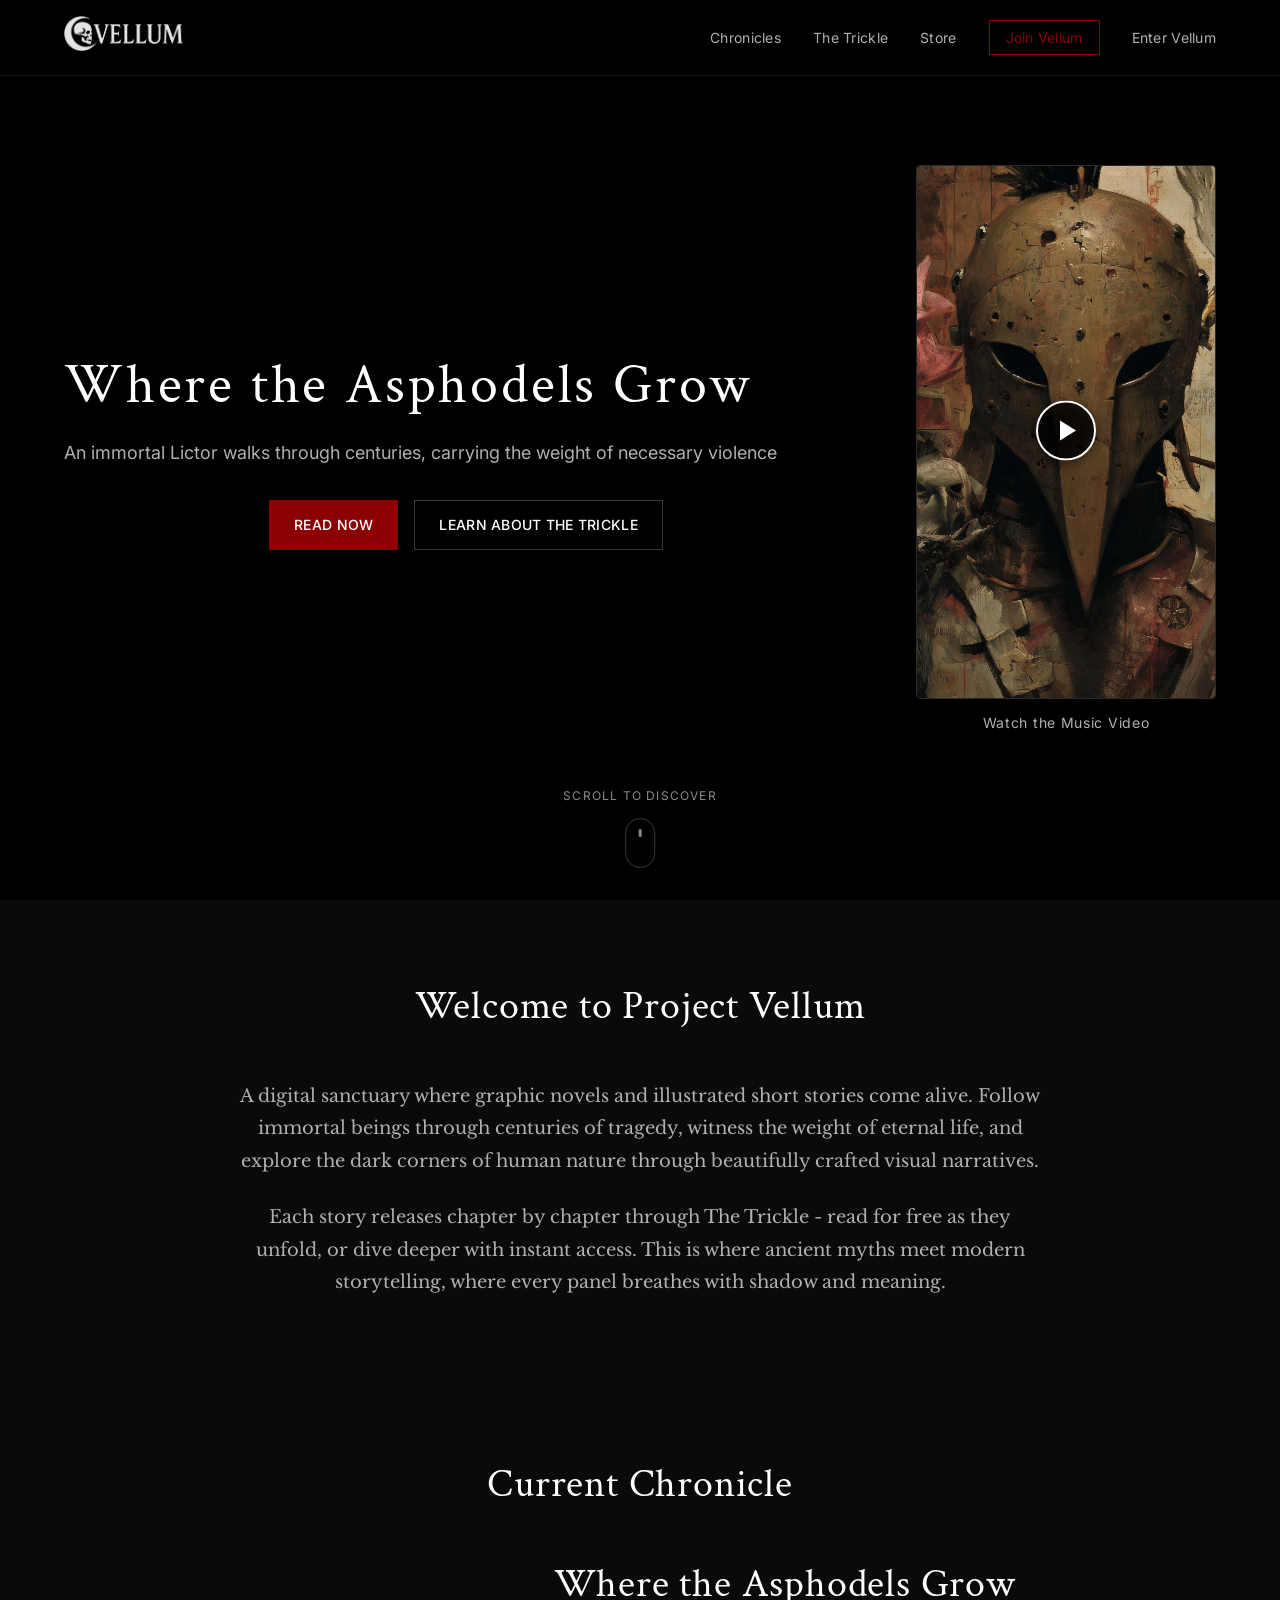
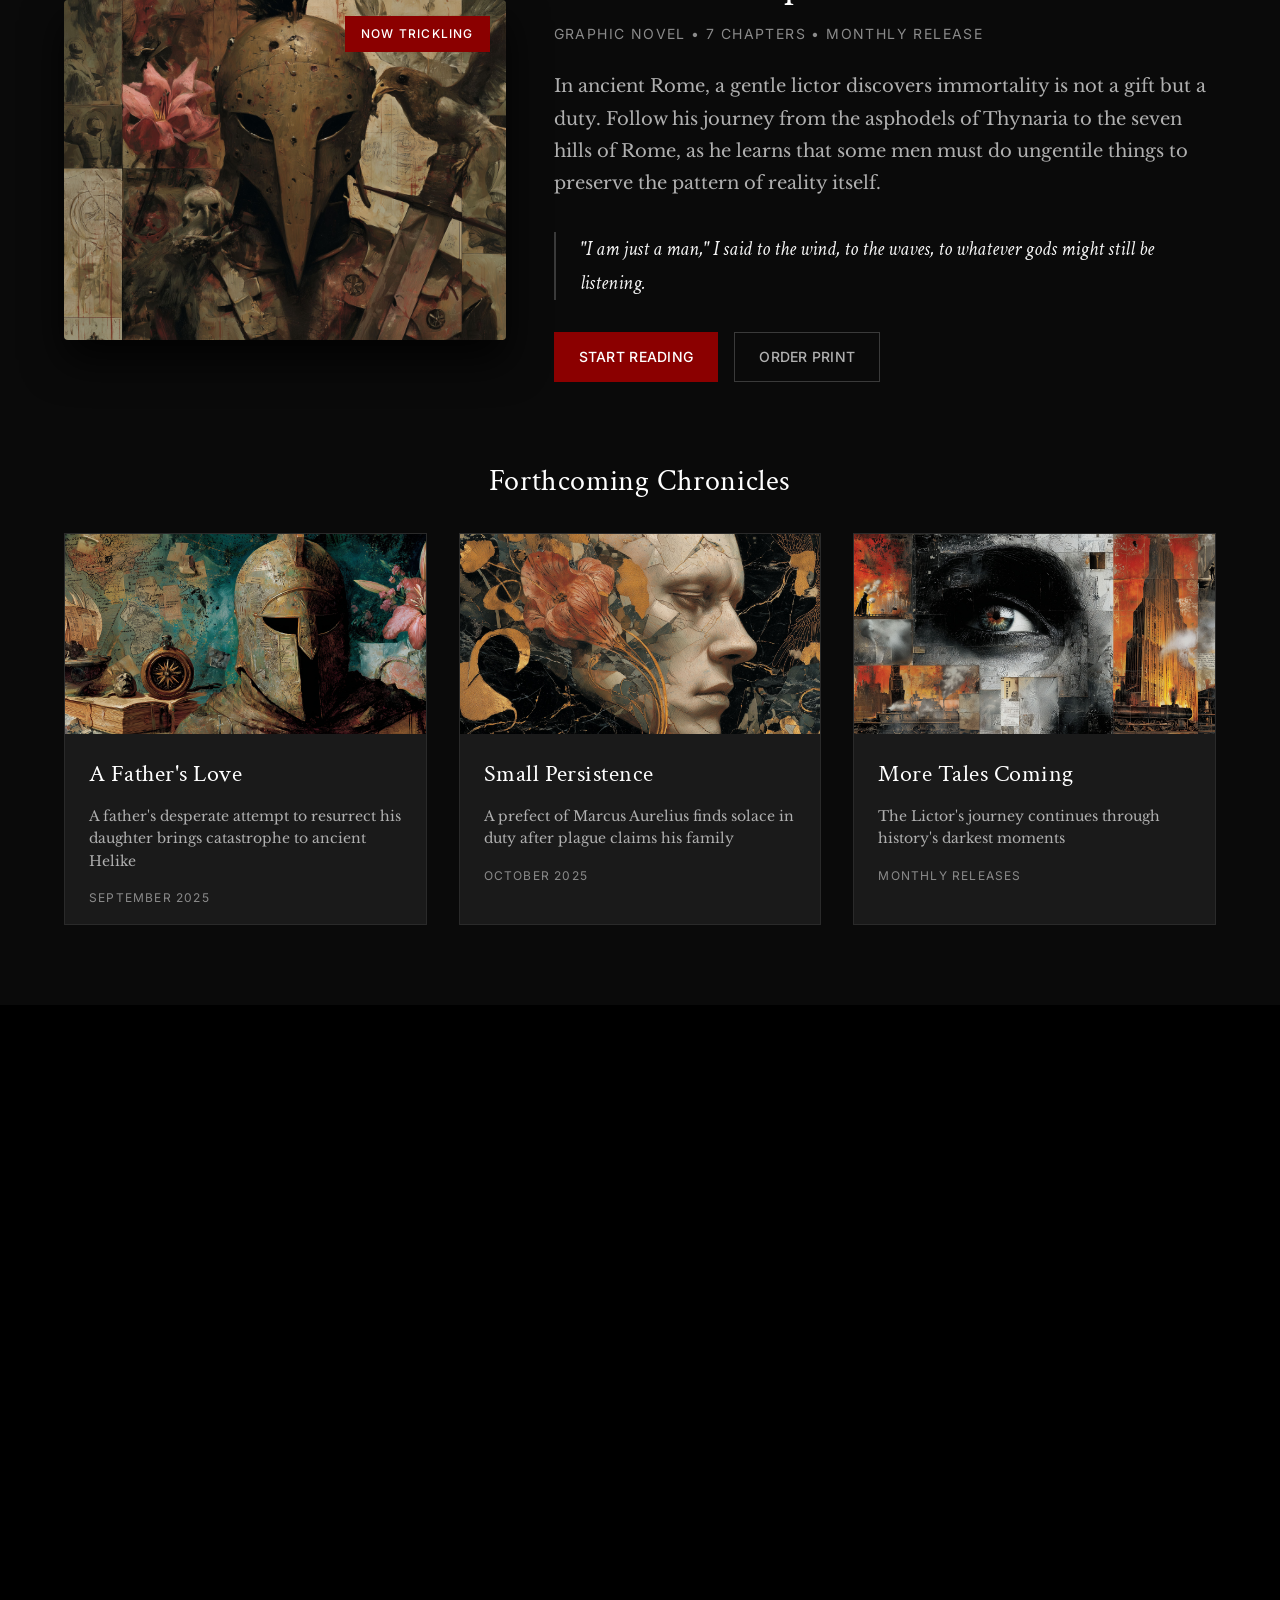
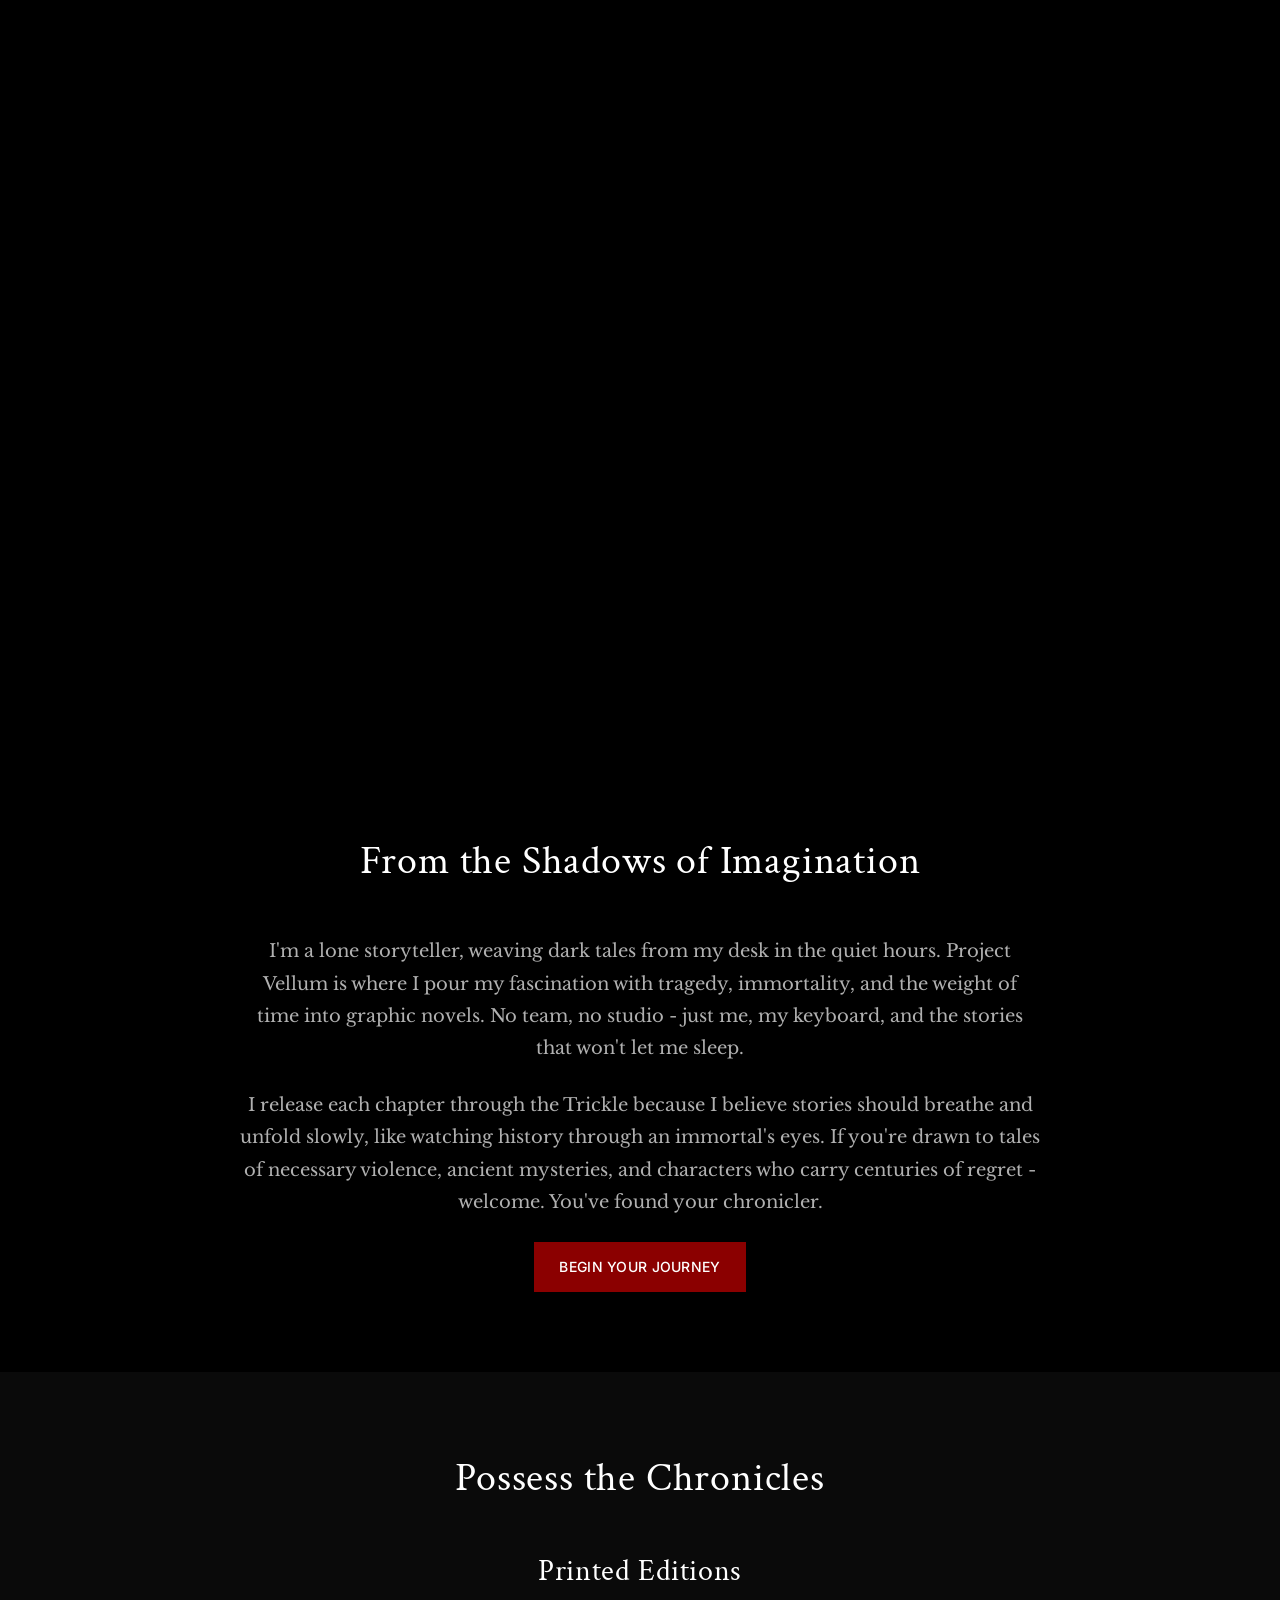
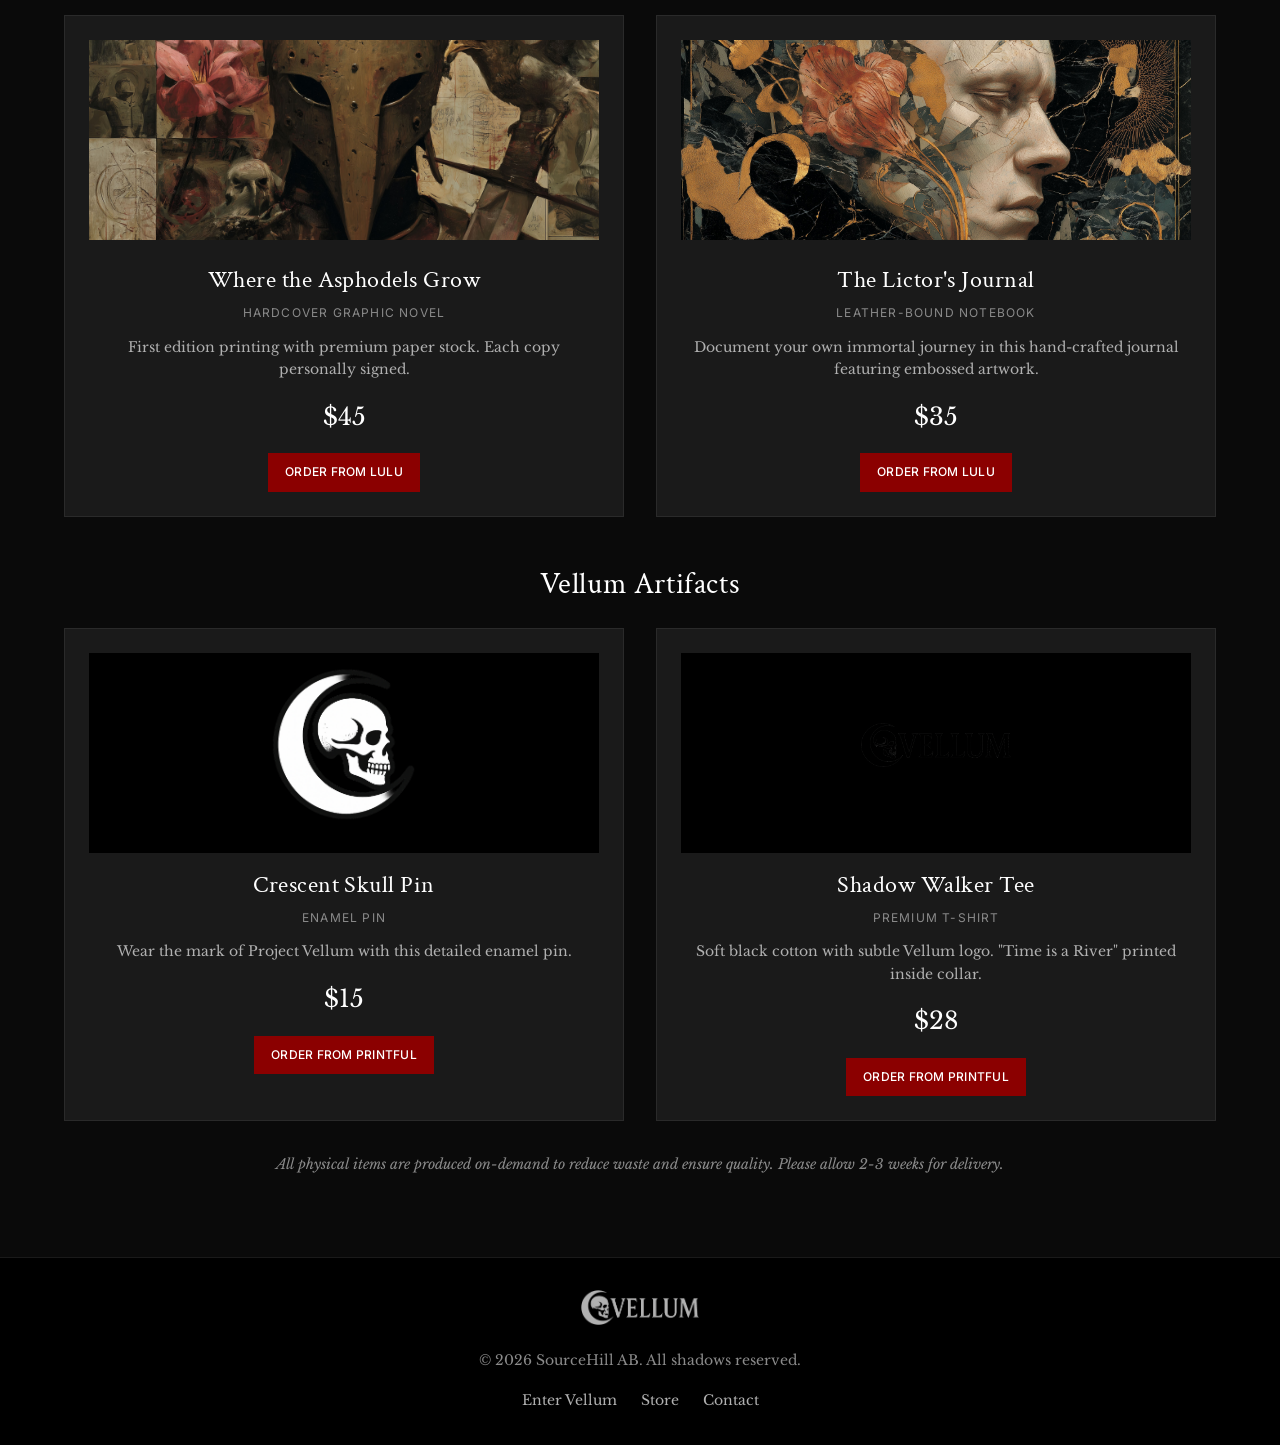
==== commit 7731d74c: "Update Where the Asphodels Grow to 7 chapters Changed the total chapter count from 12 to 7 chapters " ====
--- a/index.html
+++ b/index.html
@@ -136,7 +136,7 @@
                 </div>
                 <div class="release-content">
                     <h3 class="release-title">Where the Asphodels Grow</h3>
-                    <p class="release-type">Graphic Novel • 12 Chapters • Monthly Release</p>
+                    <p class="release-type">Graphic Novel • 7 Chapters • Monthly Release</p>
                     <p class="release-description">
                         In ancient Rome, a gentle lictor discovers immortality is not a gift but a duty. 
                         Follow his journey from the asphodels of Thynaria to the seven hills of Rome, 
--- a/css/style.css
+++ b/css/style.css
@@ -305,6 +305,7 @@
     padding: 0 var(--space-6);
     width: 100%;
     max-width: 1200px;
+    margin: 0 auto;
 }
 
 .hero-inner {
@@ -352,6 +353,7 @@
     transform: translateX(-50%);
     text-align: center;
     animation: fadeIn 2s ease-out 1s backwards;
+    z-index: 2;
 }
 
 .hero-scroll span {
@@ -1177,15 +1179,24 @@
         grid-template-columns: 1fr;
         gap: var(--space-8);
         text-align: center;
+        width: 100%;
     }
     
     .hero-text {
         text-align: center;
+        width: 100%;
+        margin: 0;
+        padding: 0;
+    }
+    
+    .hero-actions {
+        justify-content: center;
     }
     
     .music-video-box {
         max-width: 300px;
         margin: 0 auto;
+        width: 100%;
     }
     
     .release-featured {
@@ -1211,12 +1222,29 @@
     
     /* Hero */
     .hero {
+        height: auto;
         min-height: 100vh;
         padding-top: 80px; /* Account for fixed nav */
+        padding-bottom: var(--space-8);
+        display: block; /* Override desktop flex */
+        position: relative;
     }
     
     .hero-content {
-        padding: var(--space-4);
+        padding: var(--space-8) var(--space-4) 0 var(--space-4);
+        width: 100%;
+        max-width: 100%;
+        margin: 0;
+        position: relative;
+        z-index: 2; /* Ensure it's above overlay */
+    }
+    
+    .hero-inner {
+        gap: var(--space-6);
+        width: 100%;
+        max-width: 100%;
+        margin: 0;
+        padding: 0;
     }
     
     .hero-title {
@@ -1238,10 +1266,18 @@
     .hero-actions .btn {
         width: 100%;
         max-width: 280px;
+        margin-left: auto;
+        margin-right: auto;
     }
     
     .music-video-box {
+        margin-top: var(--space-4);
+    }
+    
+    .hero-scroll {
+        position: relative;
         margin-top: var(--space-8);
+        bottom: auto;
     }
     
     /* Sections */
@@ -1288,6 +1324,18 @@
     }
 }
 
+/* Additional mobile hero adjustments */
+@media (max-width: 768px) {
+    .hero-video-container {
+        height: 100%;
+    }
+    
+    .video-preview {
+        max-width: 280px;
+        margin: 0 auto;
+    }
+}
+
 /* Accessibility */
 @media (prefers-reduced-motion: reduce) {
     * {
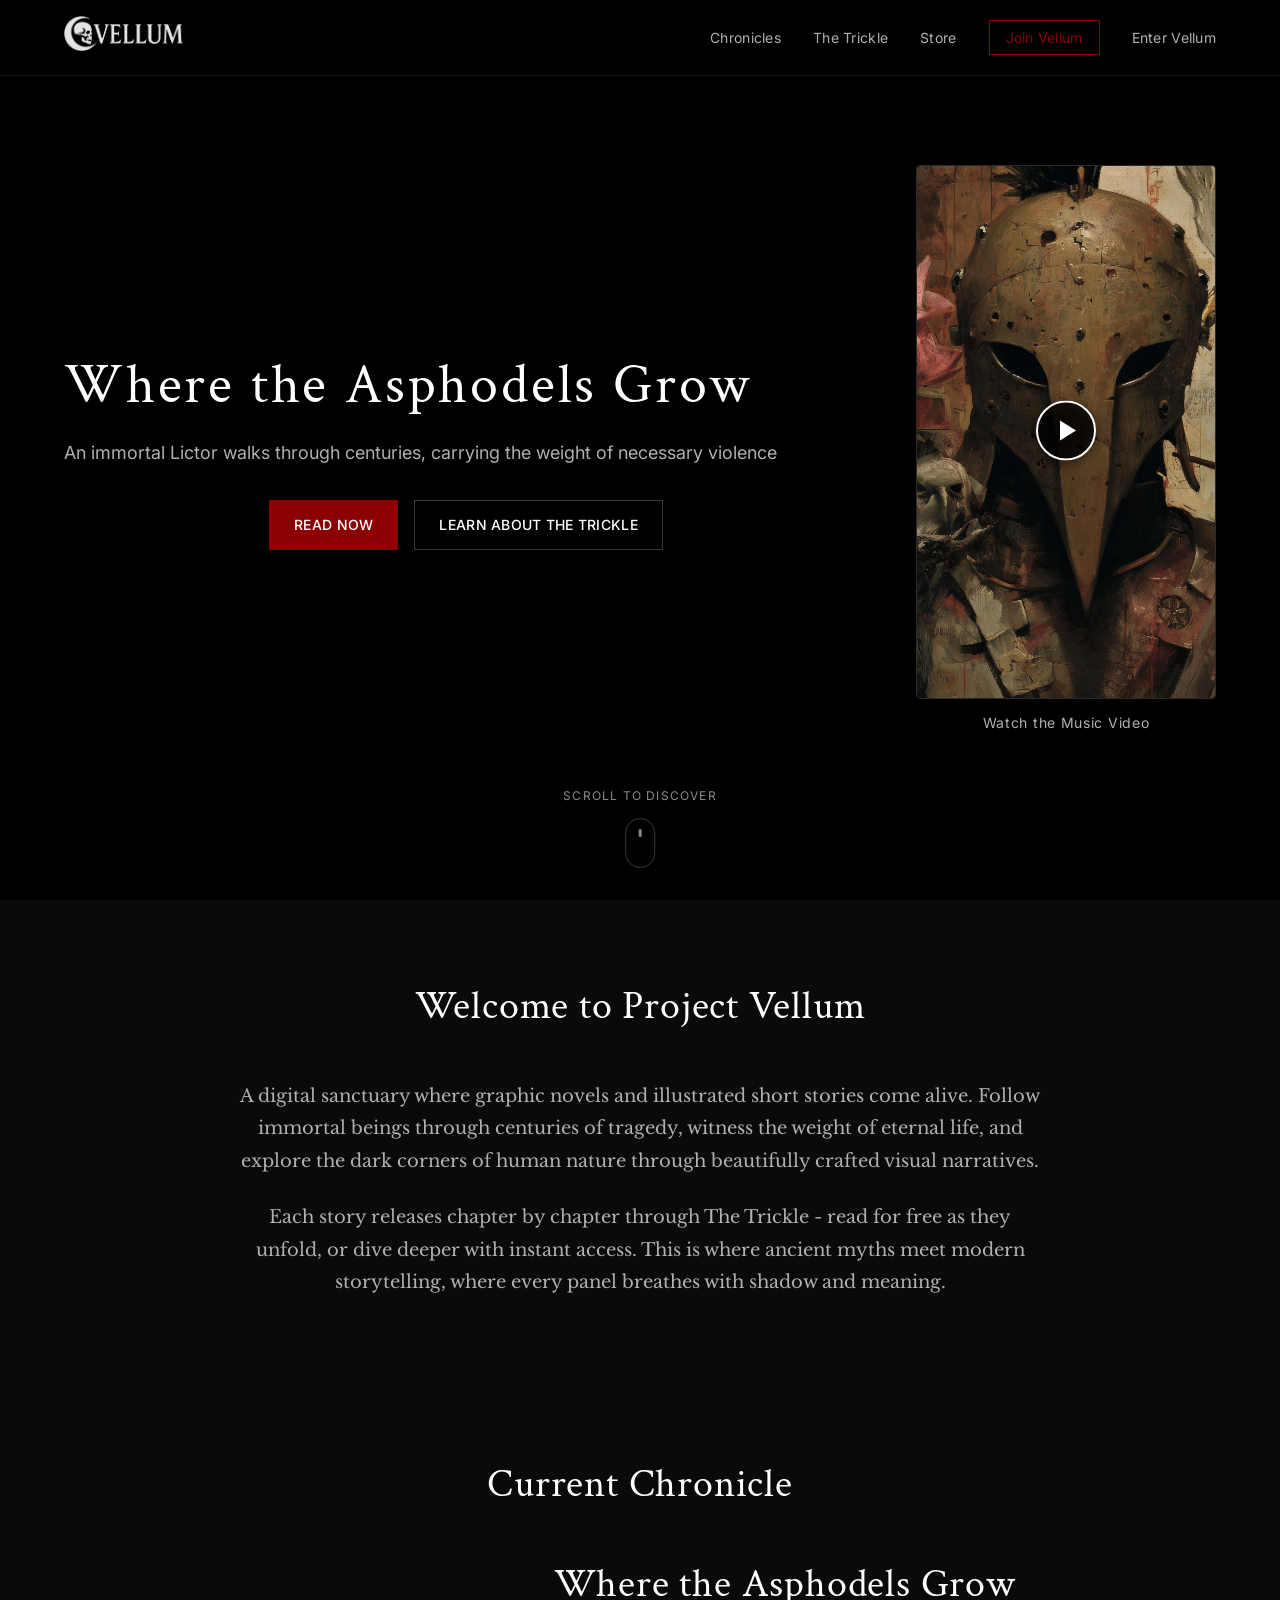
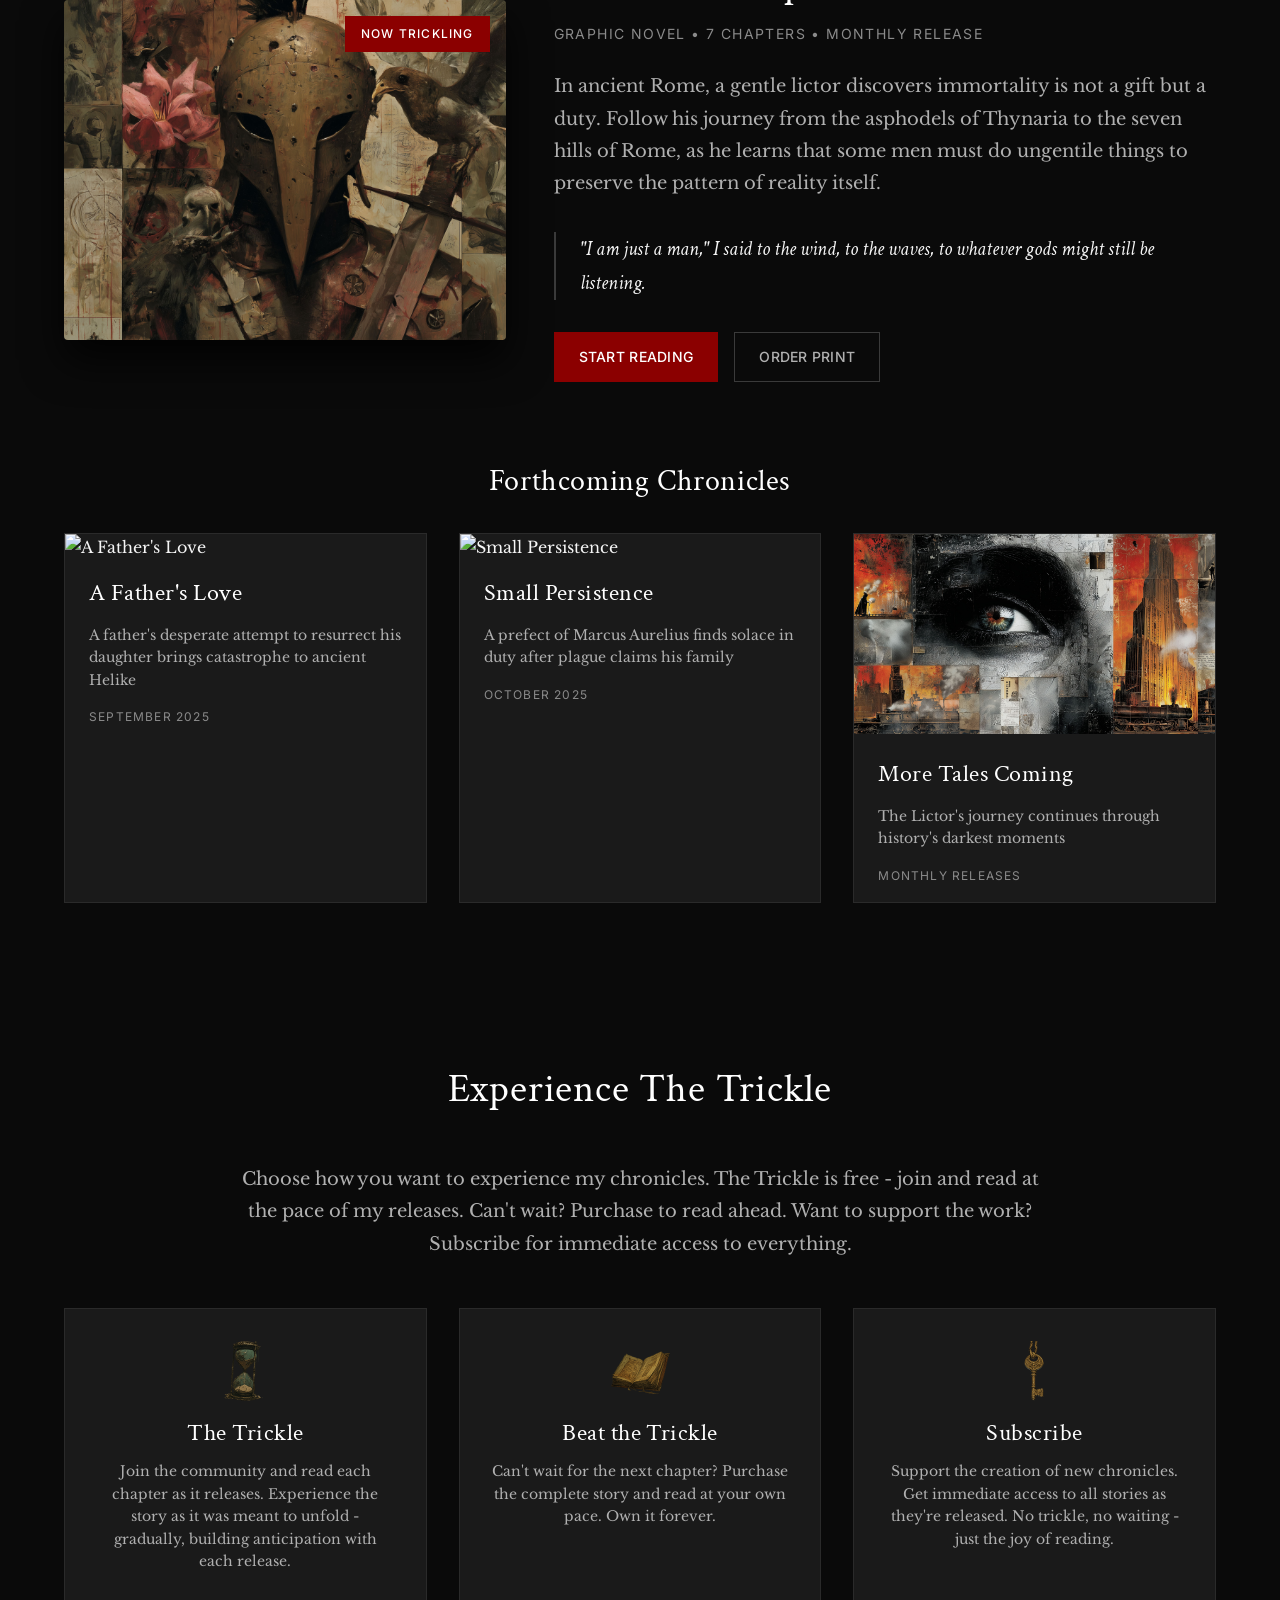
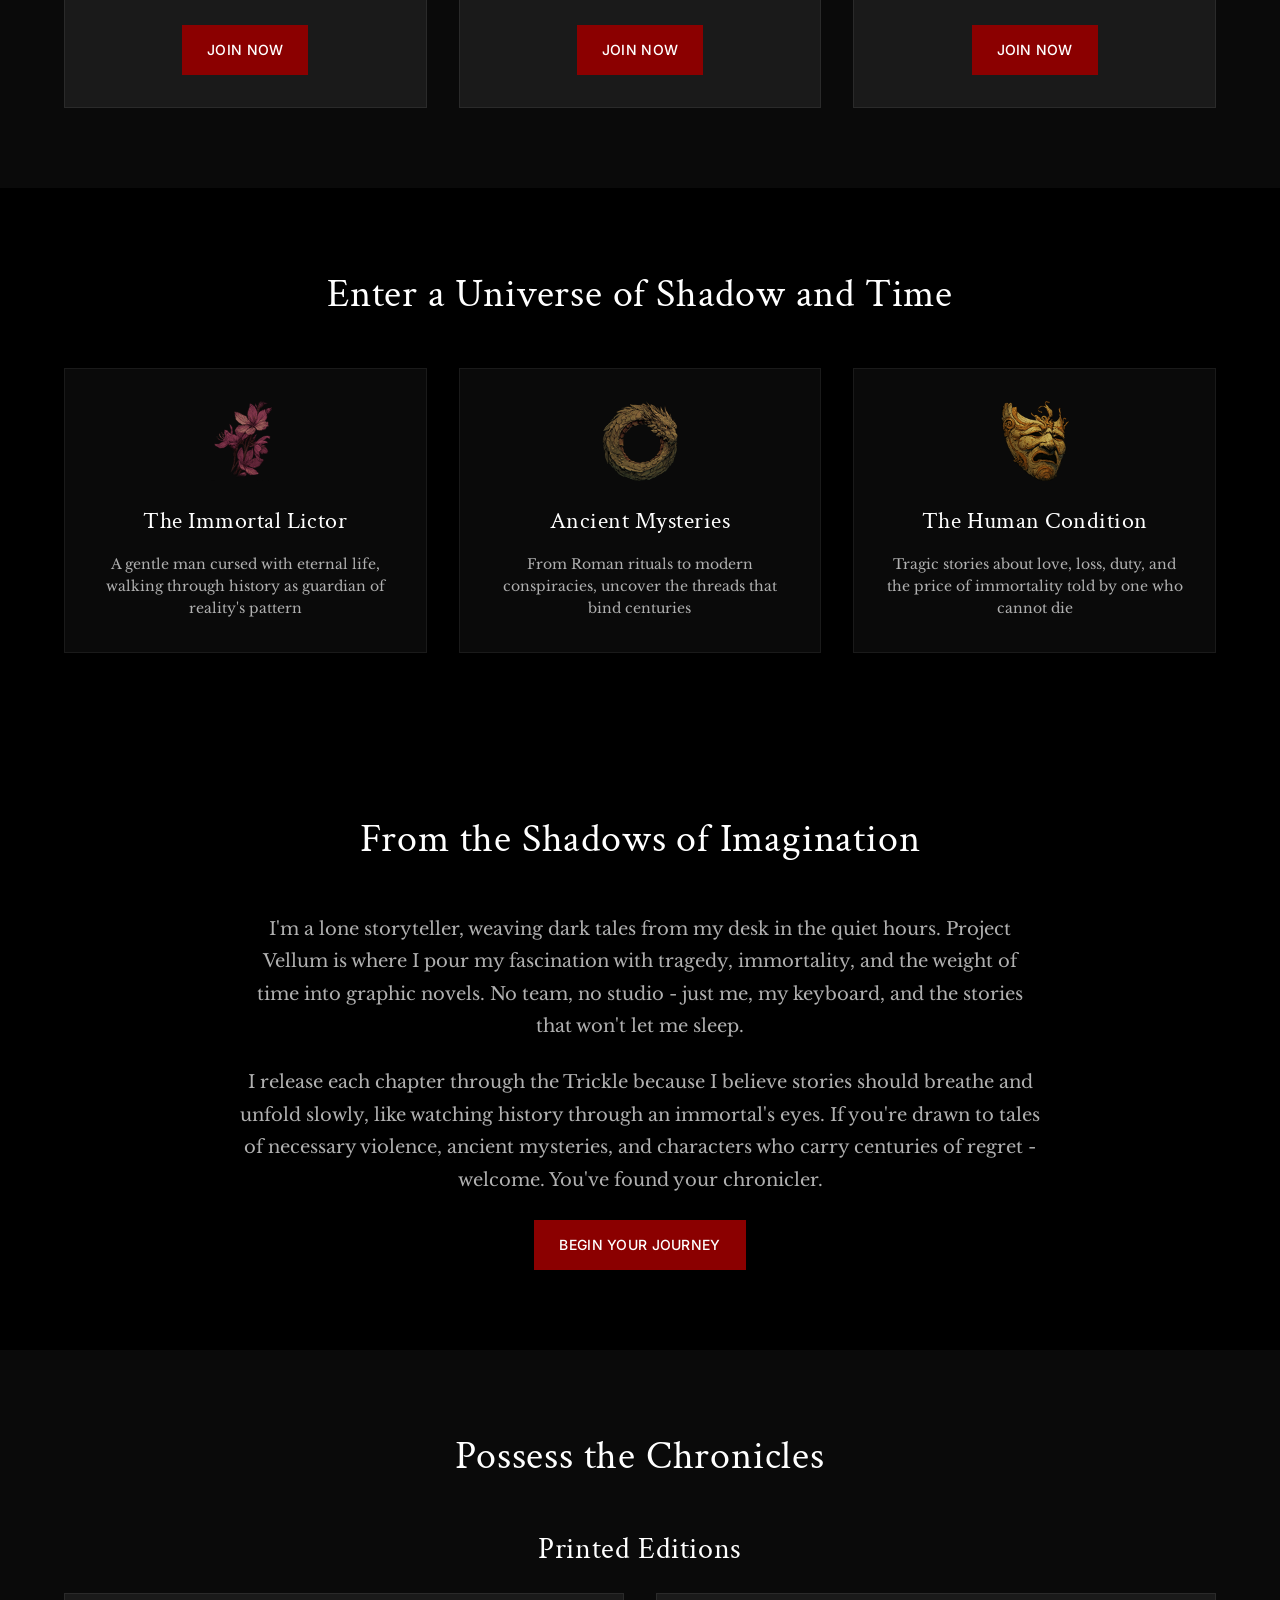
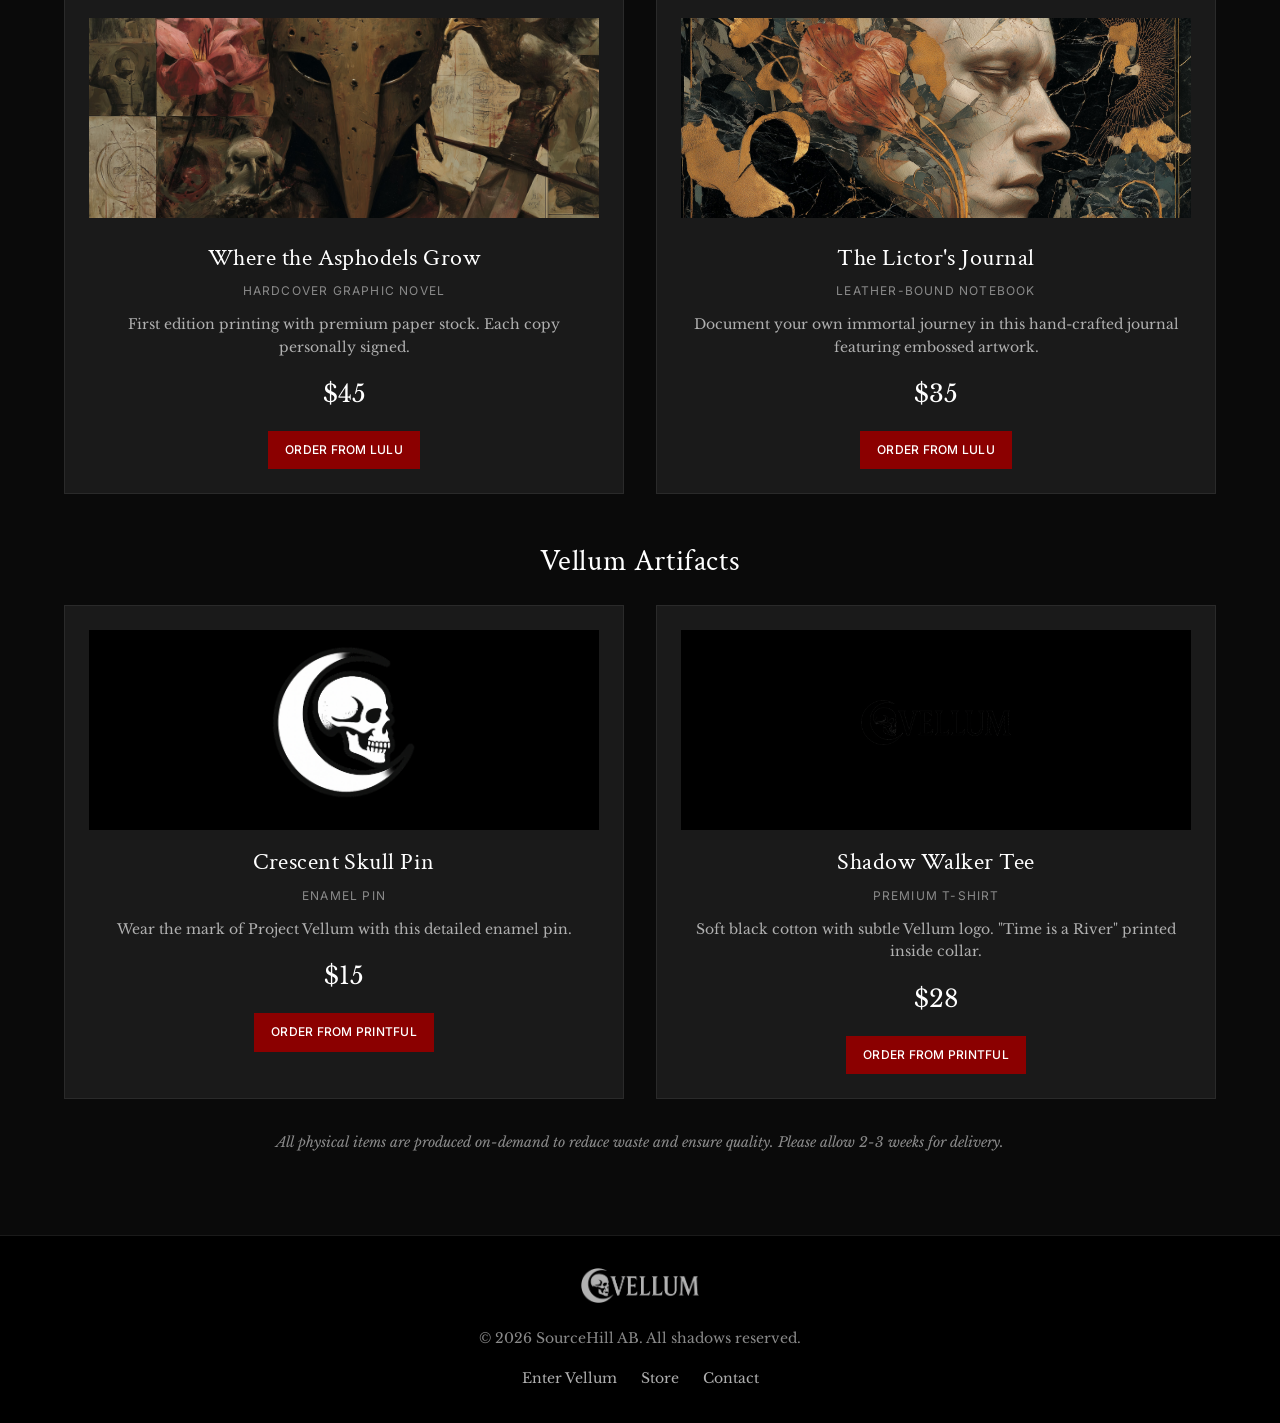
==== commit 4fef4a3b: "Update backdrop images for upcoming chronicles Updated the image paths for A Father's Love and Small" ====
--- a/index.html
+++ b/index.html
@@ -157,13 +157,13 @@
                 <h3 class="upcoming-title">Forthcoming Chronicles</h3>
                 <div class="releases-carousel">
                     <div class="release-card">
-                        <img src="assets/backdrops/Story_cover.jpg" alt="A Father's Love">
+                        <img src="assets/backdrops/A_Fathers_Love.jpg" alt="A Father's Love">
                         <h4>A Father's Love</h4>
                         <p>A father's desperate attempt to resurrect his daughter brings catastrophe to ancient Helike</p>
                         <span class="release-date">September 2025</span>
                     </div>
                     <div class="release-card">
-                        <img src="assets/backdrops/Lictor_cover.jpg" alt="Small Persistence">
+                        <img src="assets/backdrops/small_persistence.jpg" alt="Small Persistence">
                         <h4>Small Persistence</h4>
                         <p>A prefect of Marcus Aurelius finds solace in duty after plague claims his family</p>
                         <span class="release-date">October 2025</span>
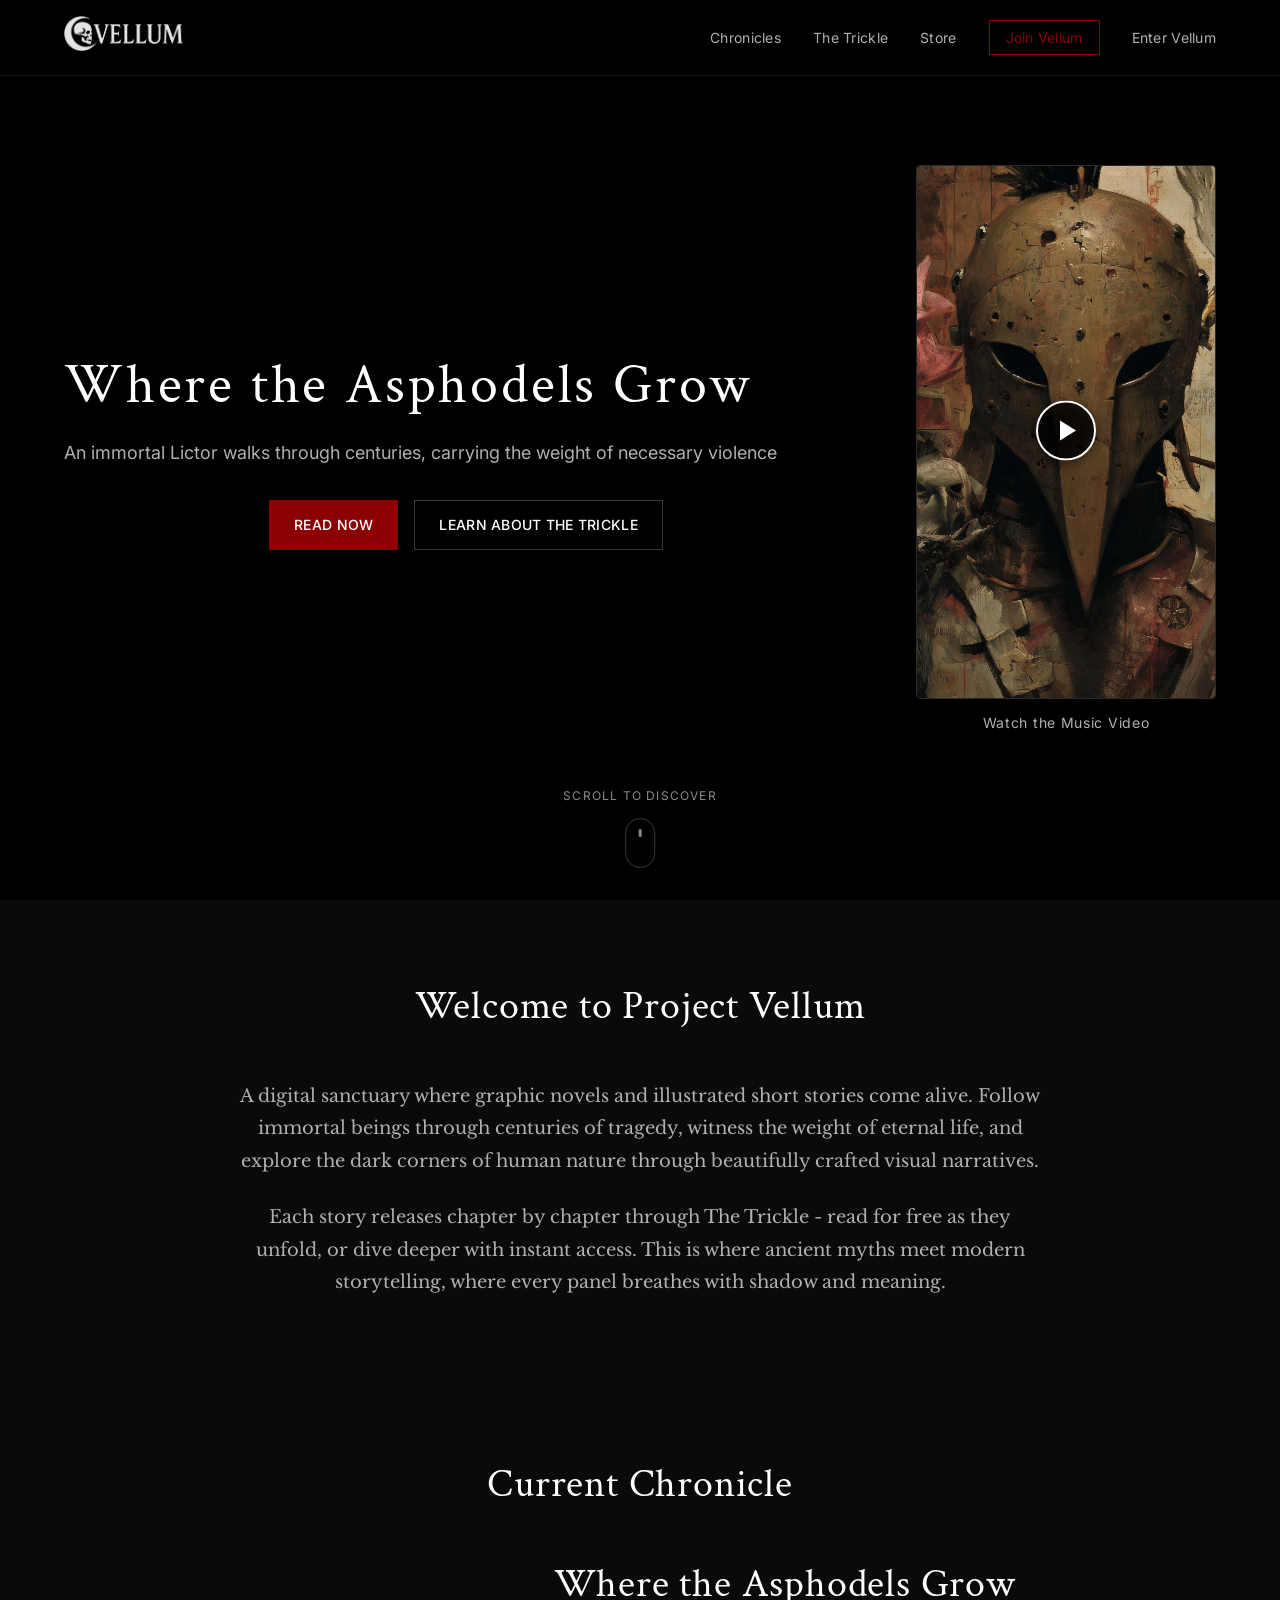
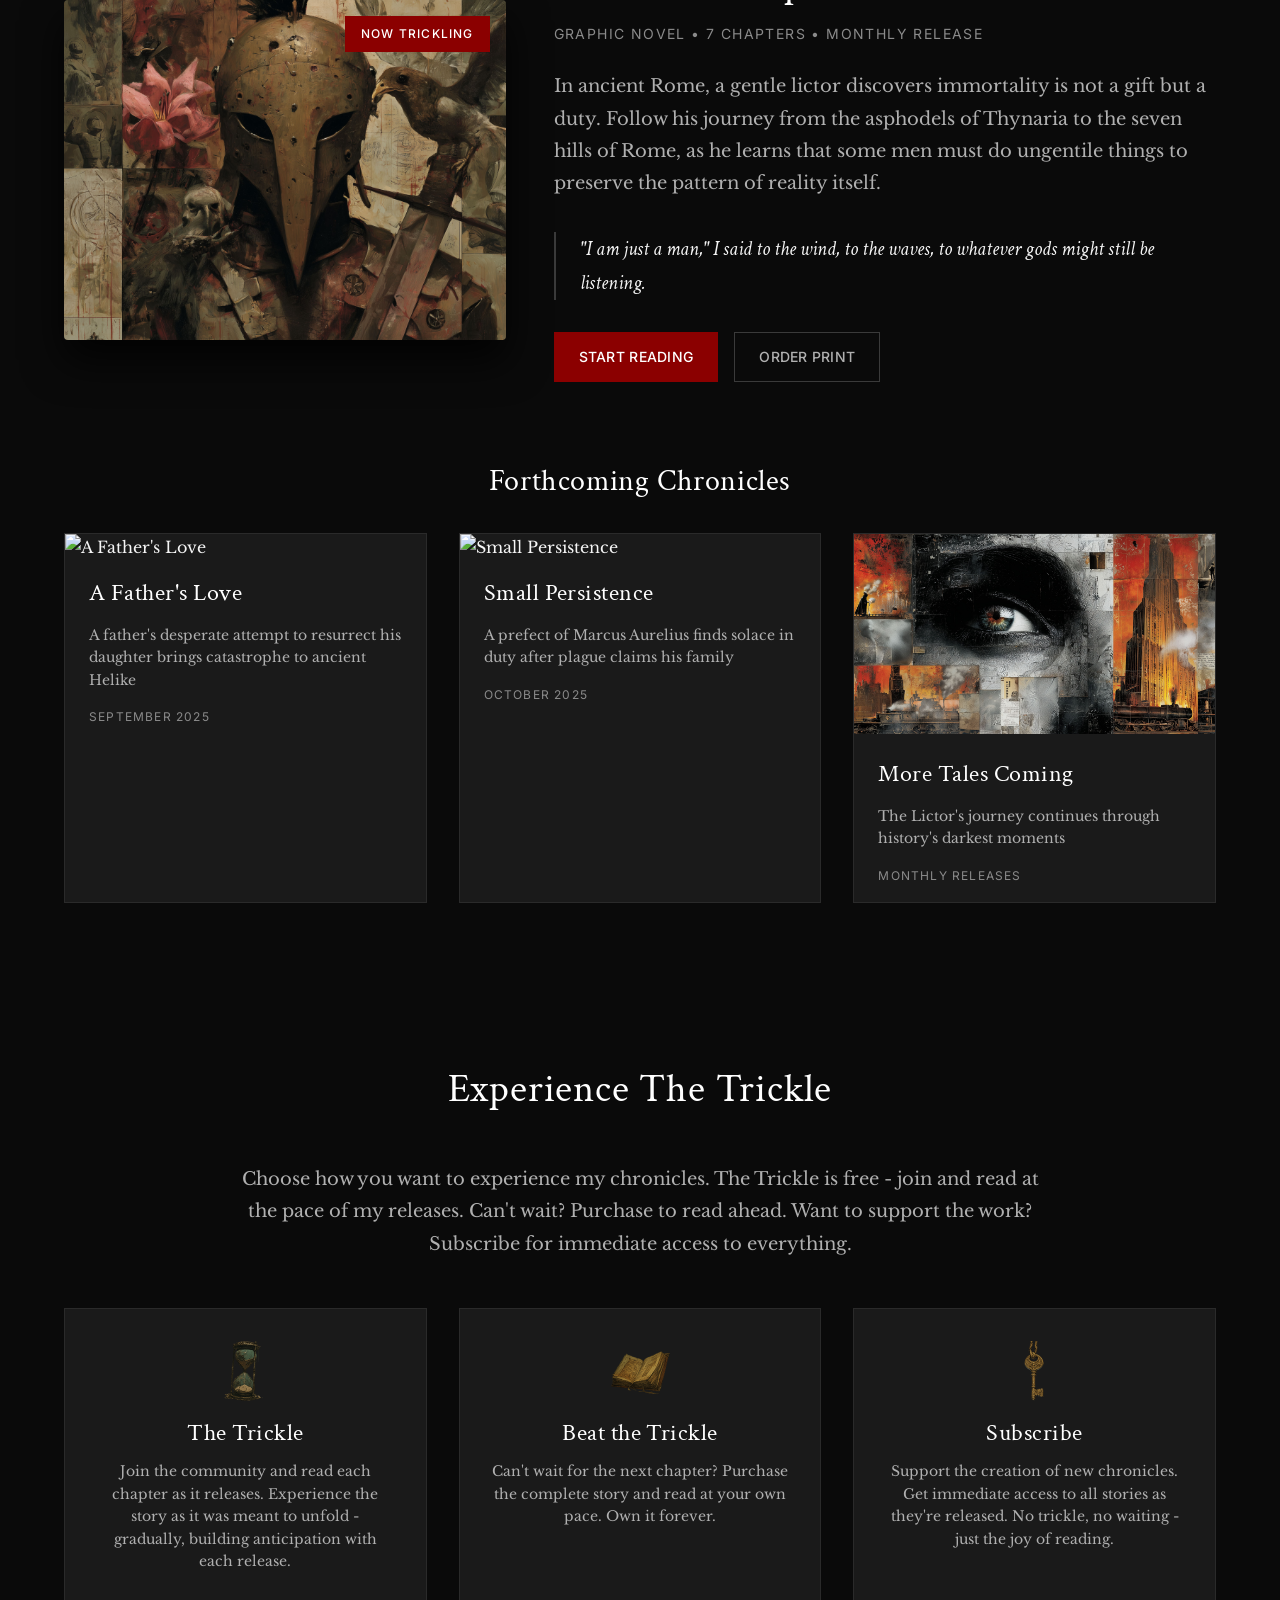
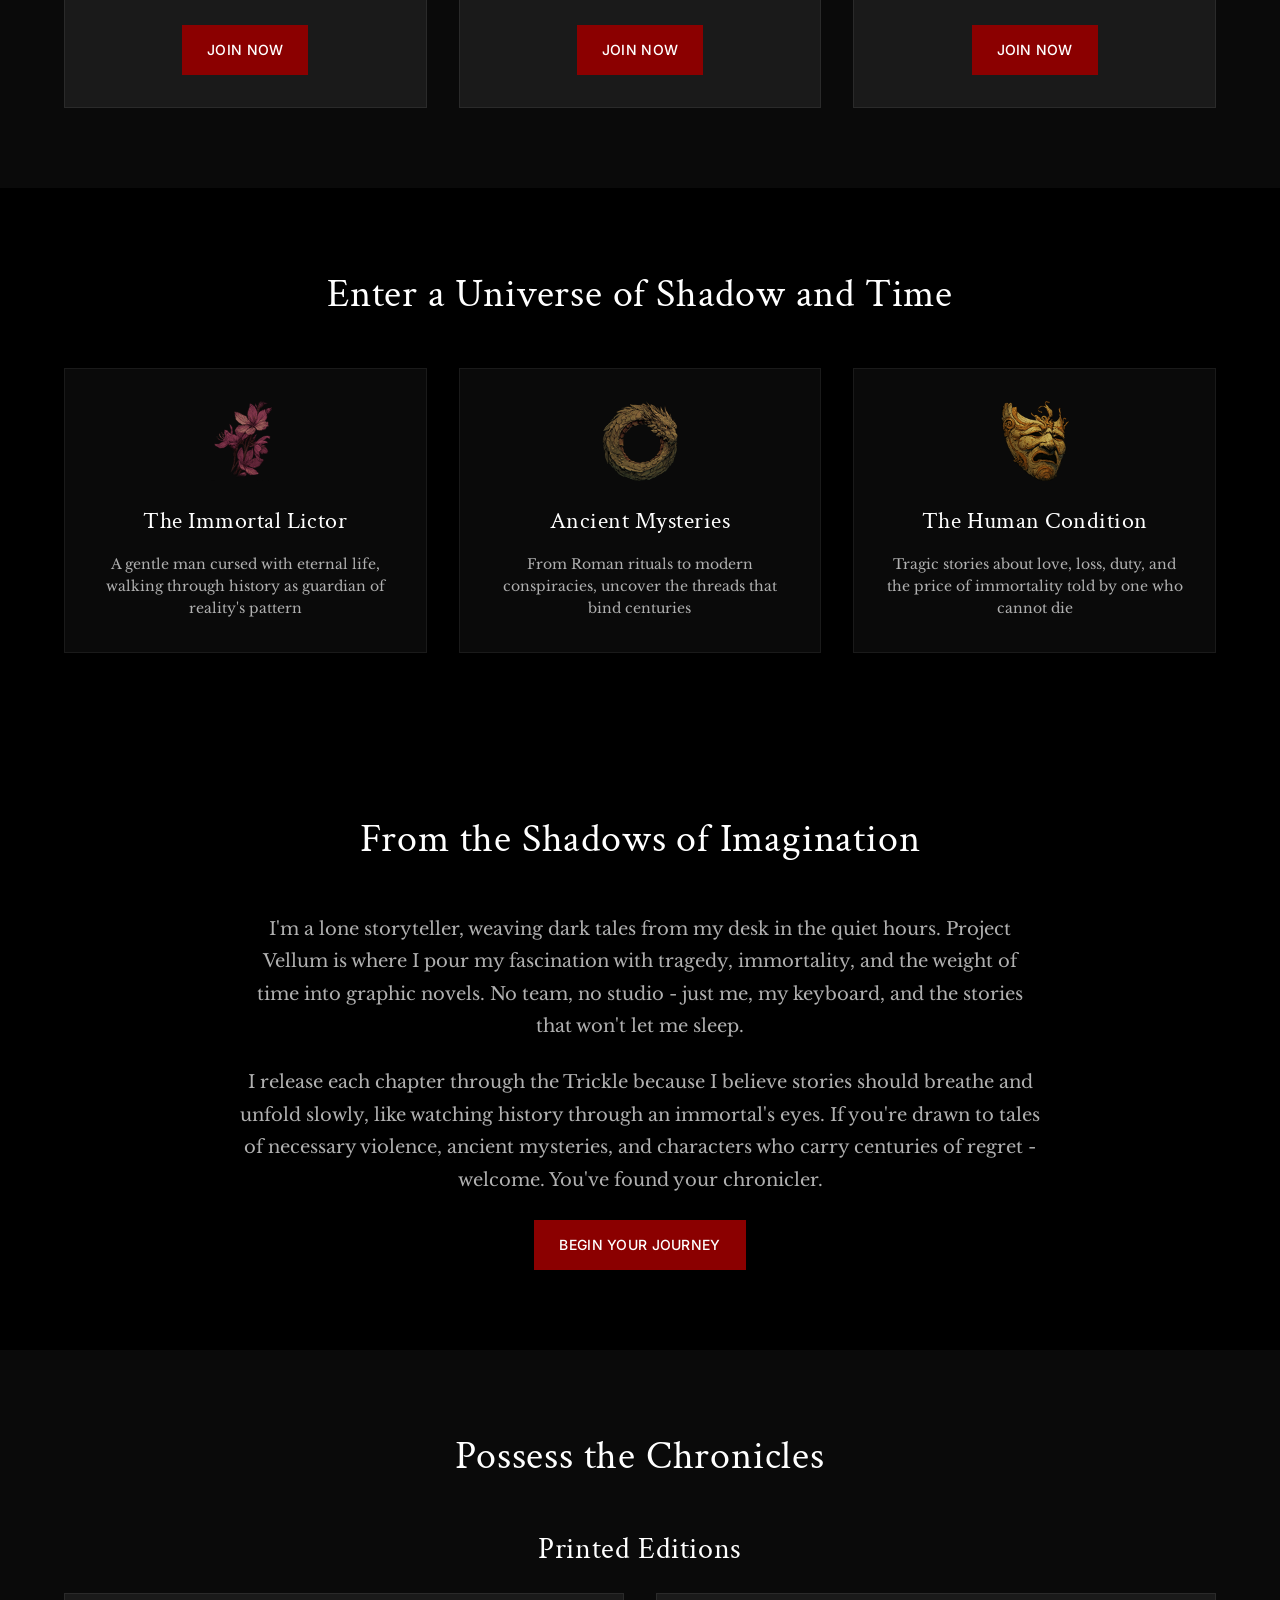
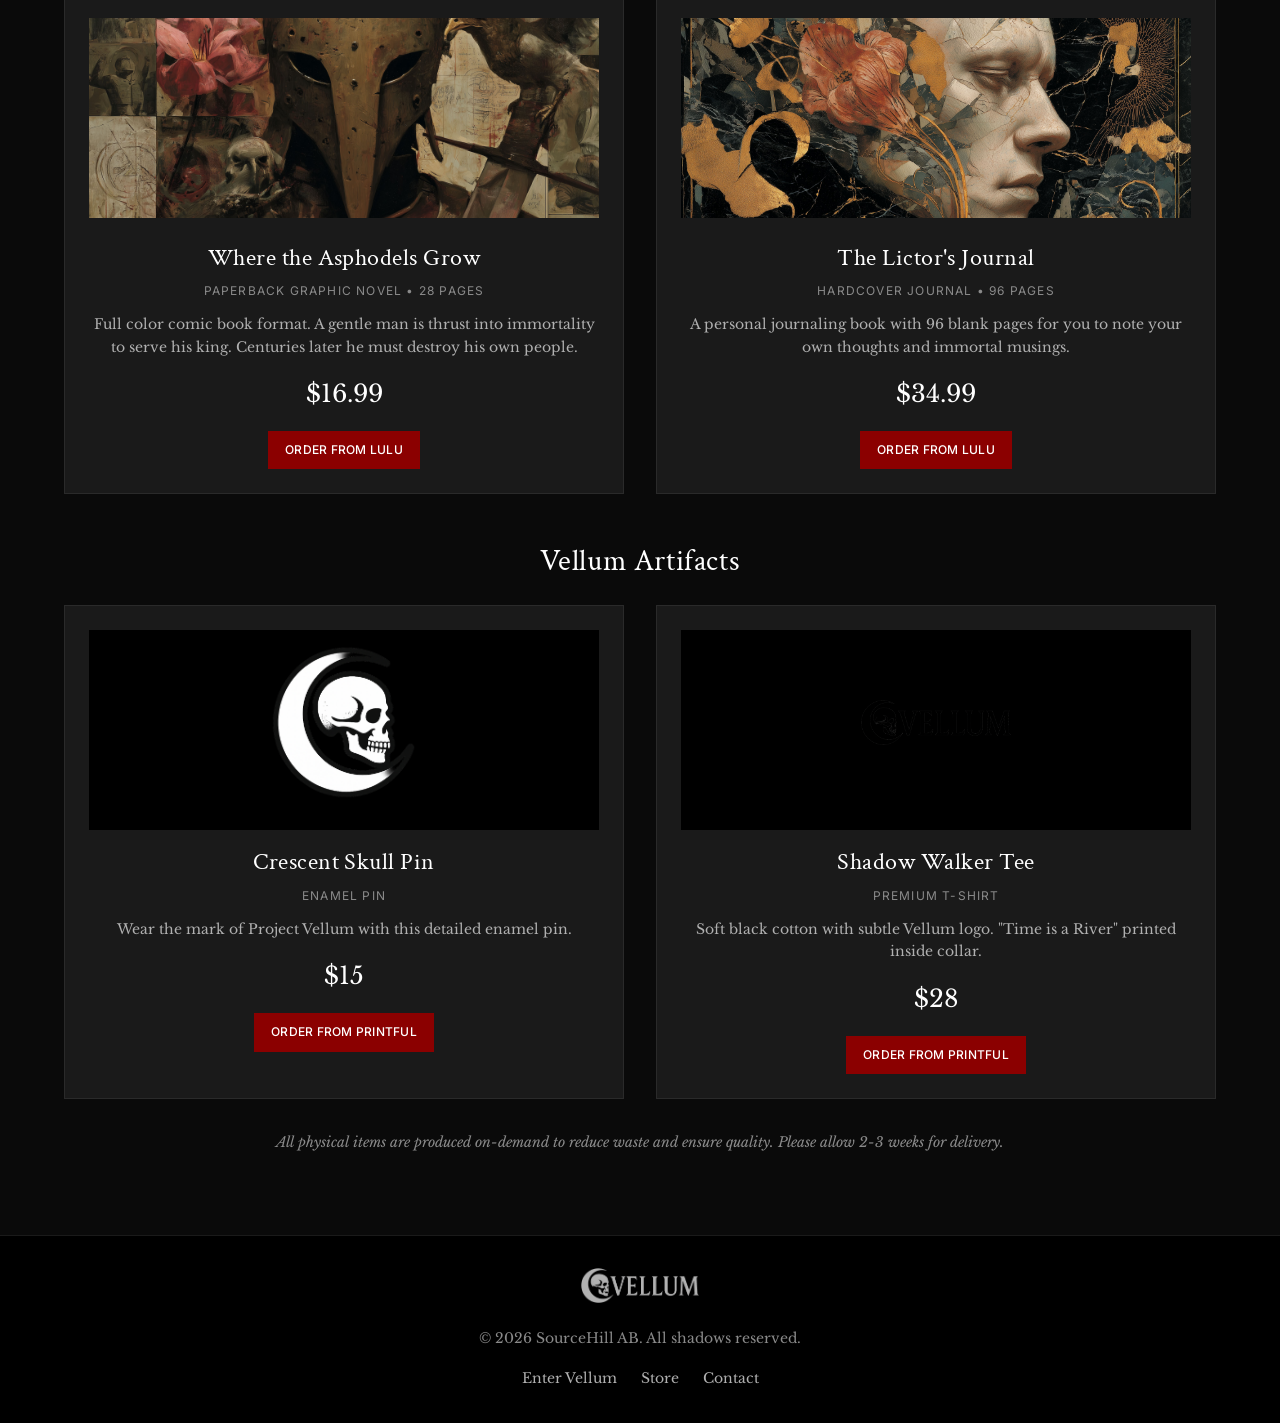
==== commit 87819371: "Add Lulu purchase links for published books - Added direct purchase link for Where the Asphodels Gro" ====
--- a/index.html
+++ b/index.html
@@ -147,7 +147,7 @@
                     </blockquote>
                     <div class="release-actions">
                         <a href="https://app.projectvellum.com/register" class="btn btn-primary">Start Reading</a>
-                        <a href="#store" class="btn btn-secondary">Order Print</a>
+                        <a href="https://www.lulu.com/shop/johan-strömquist/where-the-asphodels-grow/paperback/product-959v22q.html" class="btn btn-secondary" target="_blank">Order Print</a>
                     </div>
                 </div>
             </div>
@@ -281,24 +281,24 @@
                         <div class="store-item">
                             <img src="assets/backdrops/cover_where_the_asphodels_grow.jpg" alt="Where the Asphodels Grow - Print">
                             <h4>Where the Asphodels Grow</h4>
-                            <p class="store-item-type">Hardcover Graphic Novel</p>
+                            <p class="store-item-type">Paperback Graphic Novel • 28 Pages</p>
                             <p class="store-item-description">
-                                First edition printing with premium paper stock. 
-                                Each copy personally signed.
+                                Full color comic book format. A gentle man is thrust into immortality 
+                                to serve his king. Centuries later he must destroy his own people.
                             </p>
-                            <span class="store-price">$45</span>
-                            <a href="#" class="btn btn-primary btn-small" data-product="asphodels-hardcover">Order from Lulu</a>
+                            <span class="store-price">$16.99</span>
+                            <a href="https://www.lulu.com/shop/johan-strömquist/where-the-asphodels-grow/paperback/product-959v22q.html" class="btn btn-primary btn-small" target="_blank">Order from Lulu</a>
                         </div>
                         <div class="store-item">
                             <img src="assets/backdrops/Lictor_cover.jpg" alt="Lictor's Journal">
                             <h4>The Lictor's Journal</h4>
-                            <p class="store-item-type">Leather-bound Notebook</p>
+                            <p class="store-item-type">Hardcover Journal • 96 Pages</p>
                             <p class="store-item-description">
-                                Document your own immortal journey in this hand-crafted journal 
-                                featuring embossed artwork.
+                                A personal journaling book with 96 blank pages for you to 
+                                note your own thoughts and immortal musings.
                             </p>
-                            <span class="store-price">$35</span>
-                            <a href="#" class="btn btn-primary btn-small" data-product="lictor-journal">Order from Lulu</a>
+                            <span class="store-price">$34.99</span>
+                            <a href="https://www.lulu.com/shop/johan-strömquist/the-lictors-journal/hardcover/product-4585qj9.html" class="btn btn-primary btn-small" target="_blank">Order from Lulu</a>
                         </div>
                     </div>
                 </div>
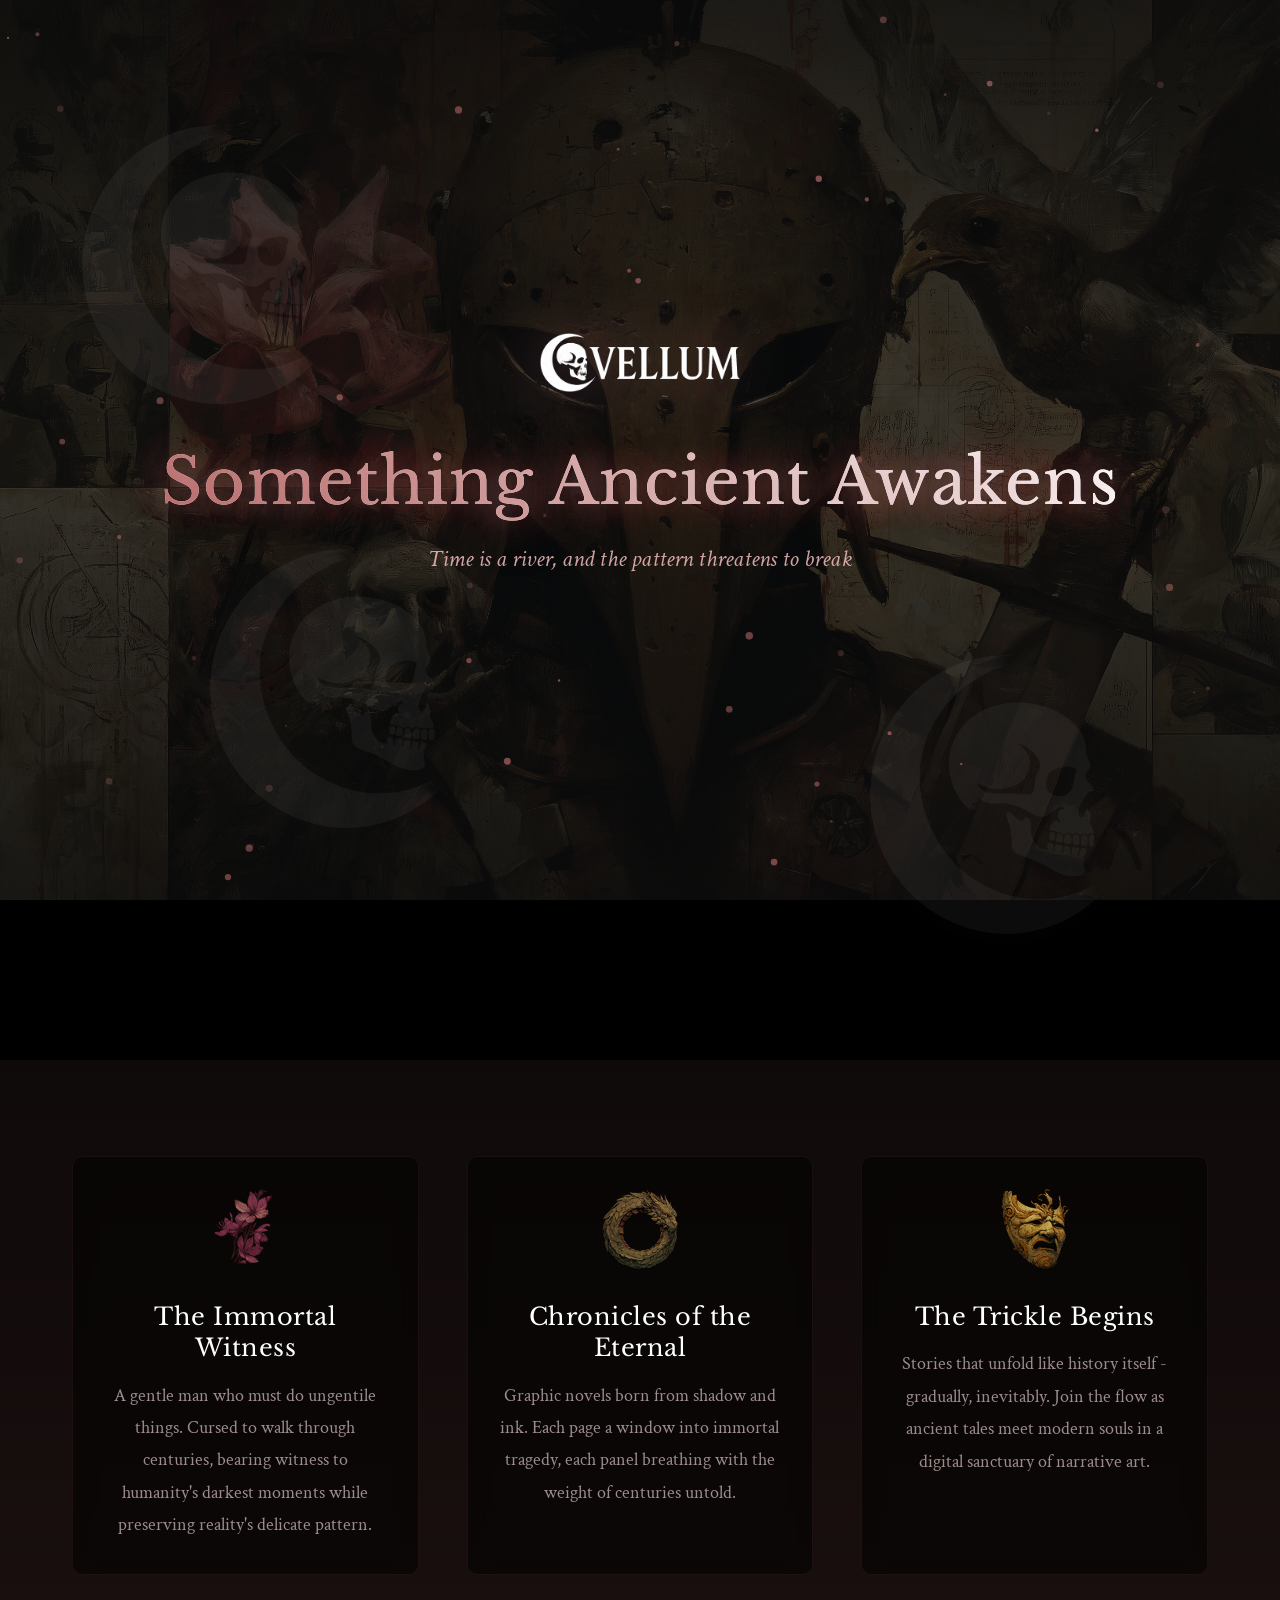
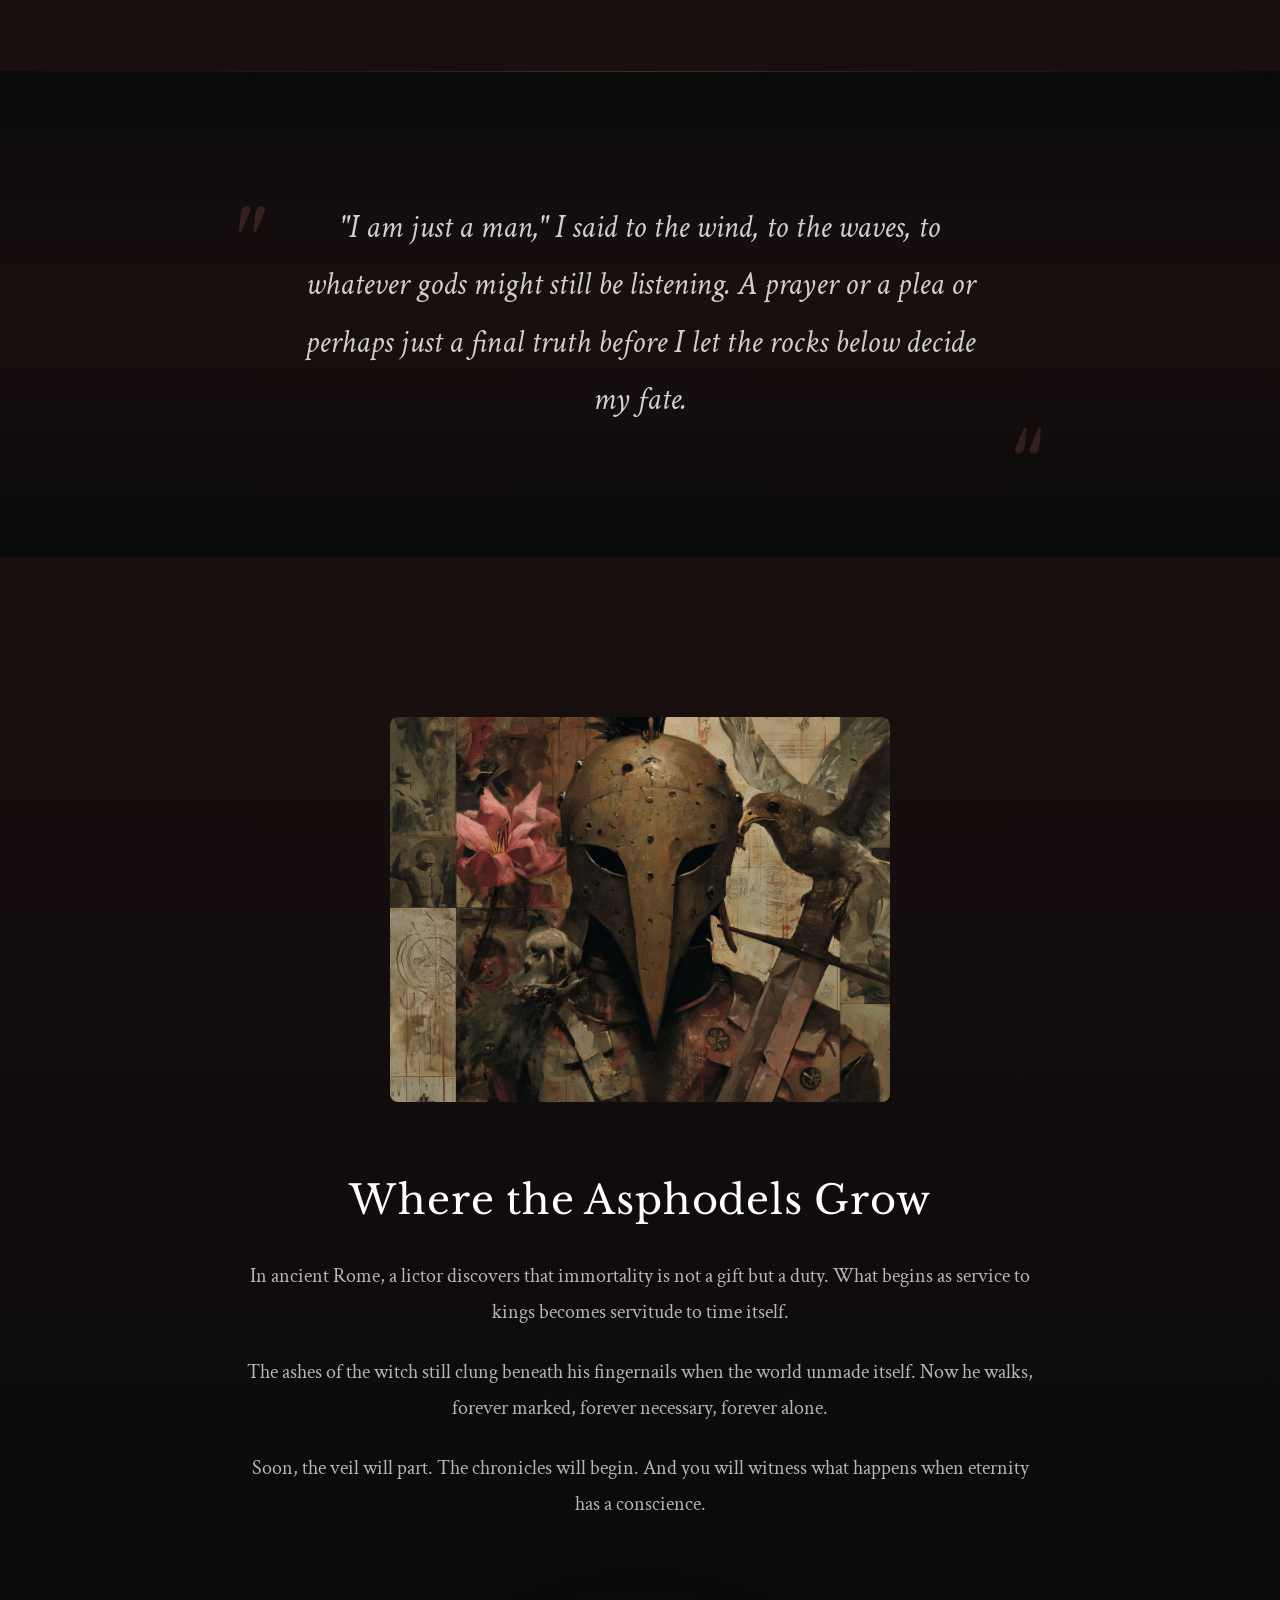
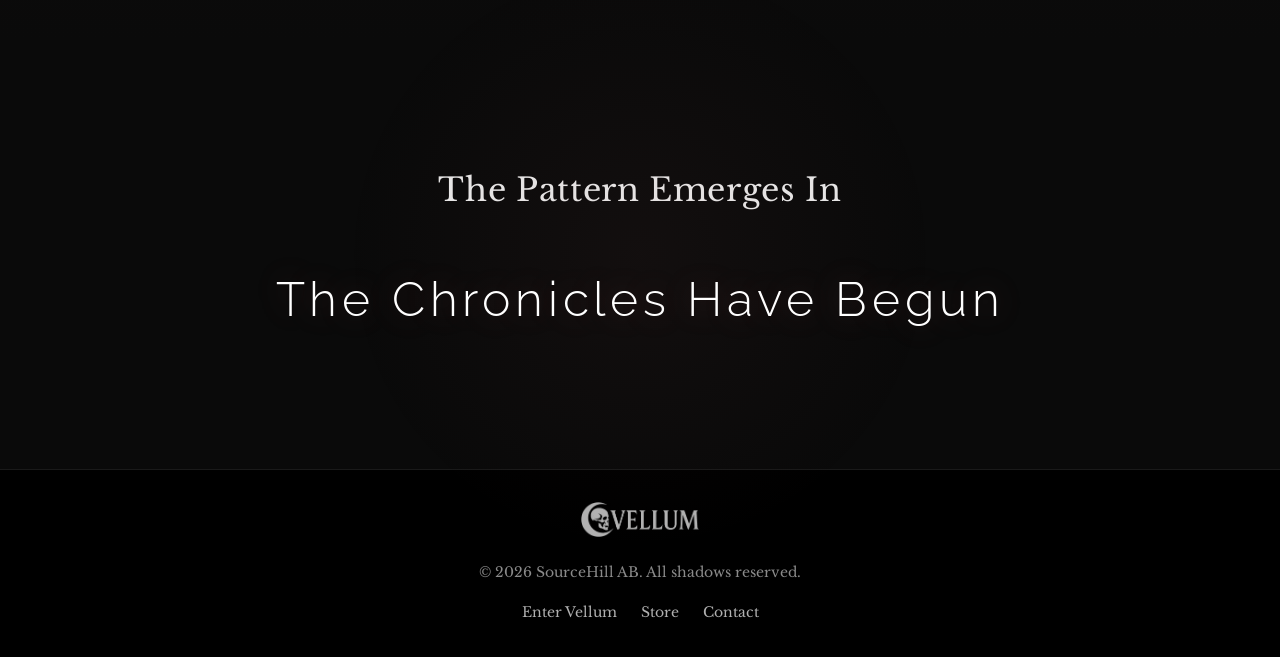
==== commit 1624957d: "Create mysterious launch page for Project Vellum - Created new launch page (index.html) with tantali" ====
--- a/index.html
+++ b/index.html
@@ -3,344 +3,571 @@
 <head>
     <meta charset="UTF-8">
     <meta name="viewport" content="width=device-width, initial-scale=1.0">
-    <title>Project Vellum - Tragic Stories Told by the Eternal</title>
+    <title>Project Vellum - Something Ancient Awakens</title>
     <link rel="icon" href="assets/favicon.ico" type="image/x-icon">
     <link rel="stylesheet" href="css/style.css">
     <link rel="preconnect" href="https://fonts.googleapis.com">
     <link rel="preconnect" href="https://fonts.gstatic.com" crossorigin>
-    <link href="https://fonts.googleapis.com/css2?family=Crimson+Text:ital,wght@0,400;0,600;1,400&family=Libre+Baskerville:ital,wght@0,400;0,700;1,400&family=Inter:wght@300;400;500;600;700&display=swap" rel="stylesheet">
+    <link href="https://fonts.googleapis.com/css2?family=Crimson+Text:ital,wght@0,400;0,600;1,400&family=Libre+Baskerville:ital,wght@0,400;0,700;1,400&family=Raleway:wght@300;400;500&display=swap" rel="stylesheet">
+    <style>
+        * {
+            cursor: url('data:image/svg+xml;utf8,<svg xmlns="http://www.w3.org/2000/svg" width="32" height="32" viewBox="0 0 32 32"><circle cx="16" cy="16" r="8" fill="rgba(189, 111, 111, 0.5)"/><circle cx="16" cy="16" r="3" fill="rgba(255, 255, 255, 0.8)"/></svg>') 16 16, auto;
+        }
+        
+        a:hover, button:hover {
+            cursor: url('data:image/svg+xml;utf8,<svg xmlns="http://www.w3.org/2000/svg" width="32" height="32" viewBox="0 0 32 32"><circle cx="16" cy="16" r="10" fill="rgba(189, 111, 111, 0.7)"/><circle cx="16" cy="16" r="4" fill="rgba(255, 255, 255, 1)"/></svg>') 16 16, pointer;
+        }
+        /* Additional launch-specific styles */
+        .launch-hero {
+            min-height: 100vh;
+            background: #0a0a0a;
+            background-image: linear-gradient(180deg, rgba(10, 10, 10, 0.9) 0%, rgba(10, 10, 10, 0.7) 50%, rgba(10, 10, 10, 0.9) 100%),
+                              url('assets/backdrops/cover_where_the_asphodels_grow.jpg');
+            background-size: cover;
+            background-position: center;
+            background-attachment: fixed;
+            position: relative;
+            overflow: hidden;
+        }
+        
+        .launch-content {
+            position: relative;
+            z-index: 2;
+            display: flex;
+            flex-direction: column;
+            align-items: center;
+            justify-content: center;
+            min-height: 100vh;
+            padding: 2rem;
+            padding-bottom: 20vh;
+        }
+        
+        .launch-logo {
+            width: 200px;
+            opacity: 0;
+            animation: fadeInSlow 3s ease-out 0.5s forwards, pulse 4s ease-in-out 3.5s infinite;
+            filter: drop-shadow(0 0 30px rgba(189, 111, 111, 0.5));
+        }
+        
+        @keyframes pulse {
+            0%, 100% { transform: scale(1); filter: drop-shadow(0 0 30px rgba(189, 111, 111, 0.5)); }
+            50% { transform: scale(1.05); filter: drop-shadow(0 0 50px rgba(189, 111, 111, 0.8)); }
+        }
+        
+        .launch-title {
+            font-family: 'Libre Baskerville', serif;
+            font-size: clamp(2rem, 5vw, 4rem);
+            color: #fff;
+            text-align: center;
+            margin: 3rem 0 1rem;
+            opacity: 0;
+            animation: fadeInSlow 3s ease-out 1s forwards;
+            position: relative;
+            text-shadow: 0 0 40px rgba(189, 111, 111, 0.5),
+                         0 0 80px rgba(189, 111, 111, 0.3);
+        }
+        
+        .launch-title::before {
+            content: 'Something Ancient Awakens';
+            position: absolute;
+            left: 0;
+            top: 0;
+            width: 100%;
+            background: linear-gradient(45deg, #bd6f6f 0%, #fff 50%, #bd6f6f 100%);
+            background-clip: text;
+            -webkit-background-clip: text;
+            -webkit-text-fill-color: transparent;
+            animation: shimmer 8s linear infinite;
+            background-size: 200% 100%;
+        }
+        
+        @keyframes shimmer {
+            0% { background-position: -100% 0; }
+            100% { background-position: 100% 0; }
+        }
+        
+        .launch-subtitle {
+            font-family: 'Crimson Text', serif;
+            font-size: 1.5rem;
+            color: rgba(255, 200, 200, 0.8);
+            text-align: center;
+            font-style: italic;
+            opacity: 0;
+            animation: fadeInSlow 3s ease-out 1.5s forwards;
+        }
+        
+        .teaser-section {
+            padding: 6rem 0;
+            background: linear-gradient(180deg, #0f0a0a 0%, #1a0f0f 100%);
+            position: relative;
+        }
+        
+        .teaser-grid {
+            display: grid;
+            grid-template-columns: repeat(auto-fit, minmax(300px, 1fr));
+            gap: 3rem;
+            max-width: 1200px;
+            margin: 0 auto;
+            padding: 0 2rem;
+        }
+        
+        .teaser-card {
+            text-align: center;
+            opacity: 0;
+            transform: translateY(30px);
+            animation: fadeInUp 1s ease-out forwards;
+            position: relative;
+            padding: 2rem;
+            background: rgba(0, 0, 0, 0.5);
+            backdrop-filter: blur(10px);
+            border: 1px solid rgba(189, 111, 111, 0.1);
+            border-radius: 10px;
+            transition: all 0.3s ease;
+        }
+        
+        .teaser-card:hover {
+            transform: translateY(-10px);
+            border-color: rgba(189, 111, 111, 0.3);
+            box-shadow: 0 20px 40px rgba(189, 111, 111, 0.2),
+                        inset 0 0 20px rgba(189, 111, 111, 0.05);
+        }
+        
+        
+        .teaser-card:nth-child(1) { animation-delay: 0.5s; }
+        .teaser-card:nth-child(2) { animation-delay: 0.7s; }
+        .teaser-card:nth-child(3) { animation-delay: 0.9s; }
+        
+        .teaser-icon {
+            width: 80px;
+            height: 80px;
+            margin: 0 auto 1.5rem;
+            opacity: 0.8;
+        }
+        
+        .teaser-title {
+            font-family: 'Libre Baskerville', serif;
+            font-size: 1.5rem;
+            color: #fff;
+            margin-bottom: 1rem;
+        }
+        
+        .teaser-text {
+            font-family: 'Crimson Text', serif;
+            font-size: 1.125rem;
+            color: rgba(255, 230, 230, 0.6);
+            line-height: 1.8;
+        }
+        
+        .quote-section {
+            padding: 8rem 2rem;
+            background: linear-gradient(180deg, #0a0a0a 0%, #1a0f0f 50%, #0a0a0a 100%);
+            text-align: center;
+            position: relative;
+        }
+        
+        .quote-section::before {
+            content: '';
+            position: absolute;
+            top: 0;
+            left: 0;
+            right: 0;
+            height: 1px;
+            background: linear-gradient(90deg, transparent 0%, rgba(189, 111, 111, 0.3) 50%, transparent 100%);
+        }
+        
+        .quote-text {
+            font-family: 'Crimson Text', serif;
+            font-size: clamp(1.5rem, 3vw, 2rem);
+            color: rgba(255, 255, 255, 0.8);
+            font-style: italic;
+            max-width: 800px;
+            margin: 0 auto;
+            line-height: 1.8;
+            opacity: 0;
+            animation: fadeInSlow 3s ease-out 3s forwards;
+            position: relative;
+            padding: 0 3rem;
+        }
+        
+        .quote-text::before,
+        .quote-text::after {
+            content: '"';
+            position: absolute;
+            font-size: 6rem;
+            color: rgba(189, 111, 111, 0.2);
+            font-family: 'Libre Baskerville', serif;
+        }
+        
+        .quote-text::before {
+            top: -2rem;
+            left: -1rem;
+        }
+        
+        .quote-text::after {
+            bottom: -4rem;
+            right: -1rem;
+            transform: rotate(180deg);
+        }
+        
+        .mystery-section {
+            padding: 6rem 2rem;
+            background: linear-gradient(180deg, #1a0f0f 0%, #0a0a0a 100%);
+            position: relative;
+            overflow: hidden;
+        }
+        
+        .cover-showcase {
+            position: relative;
+            max-width: 500px;
+            margin: 4rem auto;
+            opacity: 0;
+            animation: fadeInSlow 2s ease-out 1s forwards;
+            cursor: pointer;
+            border-radius: 8px;
+            overflow: hidden;
+            transition: all 0.3s ease;
+        }
+        
+        .cover-showcase:hover {
+            transform: translateY(-2px);
+            box-shadow: 
+                0 0 30px rgba(220, 20, 60, 0.4),
+                0 0 60px rgba(220, 20, 60, 0.2),
+                0 10px 30px rgba(0, 0, 0, 0.5);
+            border-color: rgba(220, 20, 60, 0.5);
+        }
+        
+        
+        .cover-image {
+            width: 100%;
+            height: auto;
+            border-radius: 8px;
+            transition: all 0.3s ease;
+        }
+        
+        .cover-glow {
+            position: absolute;
+            top: 50%;
+            left: 50%;
+            transform: translate(-50%, -50%);
+            width: 120%;
+            height: 120%;
+            background: radial-gradient(circle, rgba(189, 111, 111, 0.3) 0%, transparent 70%);
+            filter: blur(60px);
+            z-index: -1;
+        }
+        
+        .mystery-content {
+            max-width: 800px;
+            margin: 0 auto;
+            text-align: center;
+        }
+        
+        .mystery-title {
+            font-family: 'Libre Baskerville', serif;
+            font-size: 2.5rem;
+            color: #fff;
+            margin-bottom: 2rem;
+            opacity: 0;
+            animation: fadeInSlow 0.8s ease-out 0.3s forwards;
+        }
+        
+        .mystery-text {
+            font-family: 'Crimson Text', serif;
+            font-size: 1.25rem;
+            color: rgba(255, 255, 255, 0.7);
+            line-height: 1.8;
+            margin-bottom: 1.5rem;
+            opacity: 0;
+            animation: fadeInSlow 0.6s ease-out forwards;
+        }
+        
+        .mystery-text:nth-child(2) { animation-delay: 0.5s; }
+        .mystery-text:nth-child(3) { animation-delay: 0.7s; }
+        .mystery-text:nth-child(4) { animation-delay: 0.9s; }
+        
+        .countdown-section {
+            padding: 8rem 2rem;
+            background: #0a0a0a;
+            text-align: center;
+            position: relative;
+        }
+        
+        .countdown-section::before {
+            content: '';
+            position: absolute;
+            top: 50%;
+            left: 50%;
+            transform: translate(-50%, -50%);
+            width: 600px;
+            height: 600px;
+            background: radial-gradient(circle, rgba(189, 111, 111, 0.05) 0%, transparent 70%);
+            z-index: 0;
+        }
+        
+        .countdown-title {
+            font-family: 'Libre Baskerville', serif;
+            font-size: 2rem;
+            color: rgba(255, 255, 255, 0.9);
+            margin-bottom: 3rem;
+        }
+        
+        .countdown-timer {
+            font-family: 'Raleway', sans-serif;
+            font-size: 3rem;
+            color: #fff;
+            letter-spacing: 0.1em;
+            font-weight: 300;
+            position: relative;
+            z-index: 1;
+            text-shadow: 0 0 30px rgba(189, 111, 111, 0.3);
+        }
+        
+        @keyframes fadeInSlow {
+            from {
+                opacity: 0;
+                transform: translateY(15px);
+            }
+            to {
+                opacity: 1;
+                transform: translateY(0);
+            }
+        }
+        
+        @keyframes fadeInUp {
+            from {
+                opacity: 0;
+                transform: translateY(30px);
+            }
+            to {
+                opacity: 1;
+                transform: translateY(0);
+            }
+        }
+        
+        .floating-skull {
+            position: absolute;
+            width: 300px;
+            opacity: 0.05;
+            animation: float 20s ease-in-out infinite;
+            filter: sepia(1) hue-rotate(330deg) brightness(1.5);
+            will-change: transform;
+            backface-visibility: hidden;
+        }
+        
+        .floating-skull.one {
+            top: 10%;
+            left: 5%;
+            animation-delay: 0s;
+        }
+        
+        .floating-skull.two {
+            top: 60%;
+            right: 10%;
+            animation-delay: 5s;
+        }
+        
+        .floating-skull.three {
+            bottom: 20%;
+            left: 15%;
+            animation-delay: 10s;
+        }
+        
+        /* Mobile optimizations */
+        @media (max-width: 768px) {
+            .floating-skull {
+                width: 150px;
+            }
+            
+            .floating-skull.one {
+                top: 5%;
+                left: -10%;
+            }
+            
+            .floating-skull.two {
+                top: 40%;
+                right: -10%;
+            }
+            
+            .floating-skull.three {
+                bottom: 10%;
+                left: 50%;
+                transform: translateX(-50%);
+            }
+            
+            .launch-title {
+                font-size: 2rem !important;
+            }
+            
+            .launch-subtitle {
+                font-size: 1.2rem !important;
+            }
+            
+            .teaser-grid {
+                grid-template-columns: 1fr;
+                gap: 2rem;
+                padding: 0 1rem;
+            }
+            
+            .countdown-timer {
+                font-size: 2rem !important;
+            }
+            
+            .quote-text {
+                font-size: 1.25rem !important;
+                padding: 0 1rem;
+            }
+            
+            .quote-text::before,
+            .quote-text::after {
+                font-size: 3rem;
+            }
+        }
+        
+        @keyframes float {
+            0% { transform: translateY(0px) rotate(0deg); }
+            25% { transform: translateY(-30px) rotate(5deg); }
+            50% { transform: translateY(0px) rotate(-5deg); }
+            75% { transform: translateY(30px) rotate(3deg); }
+            100% { transform: translateY(0px) rotate(0deg); }
+        }
+        
+        .accent-pink {
+            color: #bd6f6f;
+        }
+        
+        .teaser-card:hover .teaser-icon {
+            filter: sepia(1) hue-rotate(300deg) brightness(1.2);
+            transition: filter 0.3s ease;
+        }
+    </style>
 </head>
-<body id="top">
-    <!-- Loading Screen -->
-    <div id="loading-screen" class="loading-screen">
-        <img src="assets/crescentskull.png" alt="Loading" class="loading-icon">
-        <div class="loading-text">Awakening the chronicles...</div>
-    </div>
-
-    <!-- Navigation -->
-    <nav class="nav-main">
-        <div class="nav-container">
-            <a href="#top" class="nav-logo">
-                <img src="assets/logo_white.png" alt="Project Vellum" class="nav-logo-img">
-            </a>
-            <ul class="nav-menu">
-                <li><a href="#releases">Chronicles</a></li>
-                <li><a href="#trickle">The Trickle</a></li>
-                <li><a href="#store">Store</a></li>
-                <li><a href="https://app.projectvellum.com/register" class="nav-cta">Join Vellum</a></li>
-                <li><a href="https://app.projectvellum.com">Enter Vellum</a></li>
-            </ul>
-            <div class="nav-mobile-toggle">
-                <span></span>
-                <span></span>
-                <span></span>
-            </div>
-        </div>
-    </nav>
-
-    <!-- Mobile Menu -->
-    <div class="mobile-menu">
-        <ul>
-            <li><a href="#releases">Chronicles</a></li>
-            <li><a href="#trickle">The Trickle</a></li>
-            <li><a href="#store">Store</a></li>
-            <li><a href="https://app.projectvellum.com/register" class="mobile-cta">Join Vellum</a></li>
-            <li><a href="https://app.projectvellum.com">Enter Vellum</a></li>
-        </ul>
-    </div>
-
-    <!-- Hero Section -->
-    <section class="hero">
-        <div class="hero-video-container">
-            <video class="hero-video" autoplay muted loop playsinline>
-                <source src="assets/videos/01. Where the Asphodels Grow_720x1280.mp4" type="video/mp4">
-            </video>
-        </div>
-        <div class="hero-overlay"></div>
-        <div class="hero-content">
-            <div class="hero-inner">
-                <div class="hero-text">
-                    <h1 class="hero-title">Where the Asphodels Grow</h1>
-                    <p class="hero-subtitle">An immortal Lictor walks through centuries, carrying the weight of necessary violence</p>
-                    <div class="hero-actions">
-                        <a href="#releases" class="btn btn-primary">Read Now</a>
-                        <a href="#trickle" class="btn btn-ghost">Learn About The Trickle</a>
-                    </div>
-                </div>
-                
-                <!-- Music Video Player Box -->
-                <div class="music-video-box">
-                    <div class="video-preview">
-                        <img src="assets/backdrops/cover_where_the_asphodels_grow.jpg" alt="Music Video Preview" class="video-thumbnail">
-                        <button class="play-music-video" aria-label="Play Music Video">
-                            <svg width="60" height="60" viewBox="0 0 60 60" fill="none" xmlns="http://www.w3.org/2000/svg">
-                                <circle cx="30" cy="30" r="29" stroke="currentColor" stroke-width="2" fill="rgba(0,0,0,0.7)"/>
-                                <path d="M24 20L40 30L24 40V20Z" fill="currentColor"/>
-                            </svg>
-                        </button>
-                    </div>
-                    <p class="video-caption">Watch the Music Video</p>
-                </div>
-            </div>
-        </div>
-        
-        <!-- Video Player Modal -->
-        <div class="video-modal" id="videoModal">
-            <div class="video-modal-content">
-                <button class="video-modal-close" aria-label="Close video">
-                    <svg width="24" height="24" viewBox="0 0 24 24" fill="none" xmlns="http://www.w3.org/2000/svg">
-                        <path d="M18 6L6 18M6 6L18 18" stroke="currentColor" stroke-width="2" stroke-linecap="round"/>
-                    </svg>
-                </button>
-                <div class="video-wrapper">
-                    <video id="musicVideo" controls preload="metadata">
-                        <source src="assets/videos/01. Where the Asphodels Grow_720x1280.mp4" type="video/mp4">
-                    </video>
-                </div>
-            </div>
-        </div>
-        
-        <div class="hero-scroll">
-            <span>Scroll to discover</span>
-            <div class="scroll-indicator"></div>
+<body>
+    <!-- Blood rain effect -->
+    <div class="blood-rain" id="bloodRain"></div>
+    <style>
+        .blood-rain {
+            position: fixed;
+            top: 0;
+            left: 0;
+            width: 100%;
+            height: 100%;
+            pointer-events: none;
+            z-index: 3;
+            opacity: 0;
+            animation: bloodRainFade 20s ease-in-out 10s infinite;
+        }
+        
+        @keyframes bloodRainFade {
+            0%, 80%, 100% { opacity: 0; }
+            90% { opacity: 0.3; }
+        }
+        
+        .blood-drop {
+            position: absolute;
+            width: 2px;
+            height: 10px;
+            background: linear-gradient(to bottom, transparent, rgba(189, 111, 111, 0.8));
+            animation: fall linear infinite;
+        }
+        
+        @keyframes fall {
+            to {
+                transform: translateY(100vh);
+            }
+        }
+    </style>
+    <!-- Particle Canvas -->
+    <canvas id="particles" style="position: fixed; top: 0; left: 0; width: 100%; height: 100%; pointer-events: none; z-index: 1;"></canvas>
+    
+    <!-- Launch Hero Section -->
+    <section class="launch-hero">
+        <!-- Floating background elements -->
+        <img src="assets/crescentskull.png" alt="" class="floating-skull one">
+        <img src="assets/crescentskull.png" alt="" class="floating-skull two">
+        <img src="assets/crescentskull.png" alt="" class="floating-skull three">
+        
+        <div class="launch-content">
+            <img src="assets/logo_white.png" alt="Project Vellum" class="launch-logo">
+            <h1 class="launch-title">Something Ancient Awakens</h1>
+            <p class="launch-subtitle">Time is a river, and the pattern threatens to break</p>
         </div>
     </section>
-
-    <!-- Intro Section -->
-    <section class="intro">
-        <div class="container">
-            <div class="intro-content">
-                <h2 class="section-title">Welcome to Project Vellum</h2>
-                <p class="intro-text">
-                    A digital sanctuary where graphic novels and illustrated short stories come alive. 
-                    Follow immortal beings through centuries of tragedy, witness the weight of eternal life, 
-                    and explore the dark corners of human nature through beautifully crafted visual narratives.
+    
+    <!-- Teaser Section -->
+    <section class="teaser-section">
+        <div class="teaser-grid">
+            <div class="teaser-card">
+                <img src="assets/icons/asphodel.png" alt="" class="teaser-icon">
+                <h3 class="teaser-title">The Immortal Witness</h3>
+                <p class="teaser-text">
+                    A gentle man who must do ungentile things. 
+                    Cursed to walk through centuries, bearing witness 
+                    to humanity's darkest moments while preserving 
+                    reality's delicate pattern.
                 </p>
-                <p class="intro-text">
-                    Each story releases chapter by chapter through The Trickle - read for free as they unfold, 
-                    or dive deeper with instant access. This is where ancient myths meet modern storytelling, 
-                    where every panel breathes with shadow and meaning.
+            </div>
+            <div class="teaser-card">
+                <img src="assets/icons/ouroboros.png" alt="" class="teaser-icon">
+                <h3 class="teaser-title">Chronicles of the Eternal</h3>
+                <p class="teaser-text">
+                    Graphic novels born from shadow and ink. 
+                    Each page a window into immortal tragedy, 
+                    each panel breathing with the weight of 
+                    centuries untold.
+                </p>
+            </div>
+            <div class="teaser-card">
+                <img src="assets/icons/tragedymask.png" alt="" class="teaser-icon">
+                <h3 class="teaser-title">The Trickle Begins</h3>
+                <p class="teaser-text">
+                    Stories that unfold like history itself - 
+                    gradually, inevitably. Join the flow as 
+                    ancient tales meet modern souls in a 
+                    digital sanctuary of narrative art.
                 </p>
             </div>
         </div>
     </section>
-
-    <!-- Current Release Section -->
-    <section id="releases" class="releases">
-        <div class="container">
-            <h2 class="section-title">Current Chronicle</h2>
-            <div class="release-featured">
-                <div class="release-image">
-                    <img src="assets/backdrops/cover_where_the_asphodels_grow.jpg" alt="Where the Asphodels Grow">
-                    <div class="release-badge">Now Trickling</div>
-                </div>
-                <div class="release-content">
-                    <h3 class="release-title">Where the Asphodels Grow</h3>
-                    <p class="release-type">Graphic Novel • 7 Chapters • Monthly Release</p>
-                    <p class="release-description">
-                        In ancient Rome, a gentle lictor discovers immortality is not a gift but a duty. 
-                        Follow his journey from the asphodels of Thynaria to the seven hills of Rome, 
-                        as he learns that some men must do ungentile things to preserve the pattern of reality itself.
-                    </p>
-                    <blockquote class="release-quote">
-                        "I am just a man," I said to the wind, to the waves, to whatever gods might still be listening.
-                    </blockquote>
-                    <div class="release-actions">
-                        <a href="https://app.projectvellum.com/register" class="btn btn-primary">Start Reading</a>
-                        <a href="https://www.lulu.com/shop/johan-strömquist/where-the-asphodels-grow/paperback/product-959v22q.html" class="btn btn-secondary" target="_blank">Order Print</a>
-                    </div>
-                </div>
-            </div>
-
-            <!-- Coming Soon Carousel -->
-            <div class="releases-upcoming">
-                <h3 class="upcoming-title">Forthcoming Chronicles</h3>
-                <div class="releases-carousel">
-                    <div class="release-card">
-                        <img src="assets/backdrops/A_Fathers_Love.jpg" alt="A Father's Love">
-                        <h4>A Father's Love</h4>
-                        <p>A father's desperate attempt to resurrect his daughter brings catastrophe to ancient Helike</p>
-                        <span class="release-date">September 2025</span>
-                    </div>
-                    <div class="release-card">
-                        <img src="assets/backdrops/small_persistence.jpg" alt="Small Persistence">
-                        <h4>Small Persistence</h4>
-                        <p>A prefect of Marcus Aurelius finds solace in duty after plague claims his family</p>
-                        <span class="release-date">October 2025</span>
-                    </div>
-                    <div class="release-card">
-                        <img src="assets/backdrops/Why_so_hard.jpg" alt="Coming Soon">
-                        <h4>More Tales Coming</h4>
-                        <p>The Lictor's journey continues through history's darkest moments</p>
-                        <span class="release-date">Monthly Releases</span>
-                    </div>
-                </div>
-            </div>
+    
+    <!-- Quote Section -->
+    <section class="quote-section">
+        <blockquote class="quote-text">
+            "I am just a man," I said to the wind, to the waves, 
+            to whatever gods might still be listening. 
+            A prayer or a plea or perhaps just a final truth 
+            before I let the rocks below decide my fate.
+        </blockquote>
+    </section>
+    
+    <!-- Cover Showcase Section -->
+    <section class="mystery-section">
+        <div class="cover-showcase">
+            <img src="assets/backdrops/cover_where_the_asphodels_grow.jpg" alt="Where the Asphodels Grow" class="cover-image">
         </div>
-    </section>
-
-    <!-- The Trickle Section -->
-    <section id="trickle" class="trickle-section">
-        <div class="container">
-            <h2 class="section-title">Experience The Trickle</h2>
-            <p class="trickle-intro">
-                Choose how you want to experience my chronicles. The Trickle is free - 
-                join and read at the pace of my releases. Can't wait? Purchase to read ahead. 
-                Want to support the work? Subscribe for immediate access to everything.
+        <div class="mystery-content">
+            <h2 class="mystery-title">Where the Asphodels Grow</h2>
+            <p class="mystery-text">
+                In ancient Rome, a lictor discovers that immortality is not a gift but a duty. 
+                What begins as service to kings becomes servitude to time itself.
             </p>
-            
-            <div class="trickle-grid">
-                <div class="trickle-option">
-                    <img src="assets/icons/hourglass.png" alt="Free Trickle" class="trickle-icon">
-                    <h3>The Trickle</h3>
-                    <p class="trickle-description">
-                        Join the community and read each chapter as it releases. 
-                        Experience the story as it was meant to unfold - gradually, building anticipation with each release.
-                    </p>
-                    <a href="https://app.projectvellum.com/register" class="btn btn-primary">JOIN NOW</a>
-                </div>
-                
-                <div class="trickle-option">
-                    <img src="assets/icons/tome.png" alt="Purchase" class="trickle-icon">
-                    <h3>Beat the Trickle</h3>
-                    <p class="trickle-description">
-                        Can't wait for the next chapter? Purchase the complete story 
-                        and read at your own pace. Own it forever.
-                    </p>
-                    <a href="https://app.projectvellum.com/register" class="btn btn-primary">JOIN NOW</a>
-                </div>
-                
-                <div class="trickle-option">
-                    <img src="assets/icons/key.png" alt="Subscribe" class="trickle-icon">
-                    <h3>Subscribe</h3>
-                    <p class="trickle-description">
-                        Support the creation of new chronicles. Get immediate access to all stories 
-                        as they're released. No trickle, no waiting - just the joy of reading.
-                    </p>
-                    <a href="https://app.projectvellum.com/register" class="btn btn-primary">JOIN NOW</a>
-                </div>
-            </div>
-        </div>
-    </section>
-
-    <!-- The World Section -->
-    <section id="world" class="world">
-        <div class="container">
-            <h2 class="section-title">Enter a Universe of Shadow and Time</h2>
-            <div class="world-grid">
-                <div class="world-card">
-                    <img src="assets/icons/asphodel.png" alt="The Immortal Lictor" class="world-icon">
-                    <h3>The Immortal Lictor</h3>
-                    <p>A gentle man cursed with eternal life, walking through history as guardian of reality's pattern</p>
-                </div>
-                <div class="world-card">
-                    <img src="assets/icons/ouroboros.png" alt="Ancient Mysteries" class="world-icon">
-                    <h3>Ancient Mysteries</h3>
-                    <p>From Roman rituals to modern conspiracies, uncover the threads that bind centuries</p>
-                </div>
-                <div class="world-card">
-                    <img src="assets/icons/tragedymask.png" alt="Human Condition" class="world-icon">
-                    <h3>The Human Condition</h3>
-                    <p>Tragic stories about love, loss, duty, and the price of immortality told by one who cannot die</p>
-                </div>
-            </div>
-        </div>
-    </section>
-
-    <!-- Creator Section -->
-    <section class="creator">
-        <div class="container">
-            <div class="creator-content">
-                <h2 class="section-title">From the Shadows of Imagination</h2>
-                <p class="creator-text">
-                    I'm a lone storyteller, weaving dark tales from my desk in the quiet hours. 
-                    Project Vellum is where I pour my fascination with tragedy, immortality, and 
-                    the weight of time into graphic novels. No team, no studio - just me, my keyboard, 
-                    and the stories that won't let me sleep.
-                </p>
-                <p class="creator-text">
-                    I release each chapter through the Trickle because I believe stories should breathe 
-                    and unfold slowly, like watching history through an immortal's eyes. If you're drawn 
-                    to tales of necessary violence, ancient mysteries, and characters who carry centuries 
-                    of regret - welcome. You've found your chronicler.
-                </p>
-                <a href="https://app.projectvellum.com/register" class="btn btn-primary">Begin Your Journey</a>
-            </div>
-        </div>
-    </section>
-
-    <!-- Store Section -->
-    <section id="store" class="store">
-        <div class="container">
-            <h2 class="section-title">Possess the Chronicles</h2>
-            <div class="store-grid">
-                <!-- Printed Editions -->
-                <div class="store-category">
-                    <h3 class="store-category-title">Printed Editions</h3>
-                    <div class="store-items">
-                        <div class="store-item">
-                            <img src="assets/backdrops/cover_where_the_asphodels_grow.jpg" alt="Where the Asphodels Grow - Print">
-                            <h4>Where the Asphodels Grow</h4>
-                            <p class="store-item-type">Paperback Graphic Novel • 28 Pages</p>
-                            <p class="store-item-description">
-                                Full color comic book format. A gentle man is thrust into immortality 
-                                to serve his king. Centuries later he must destroy his own people.
-                            </p>
-                            <span class="store-price">$16.99</span>
-                            <a href="https://www.lulu.com/shop/johan-strömquist/where-the-asphodels-grow/paperback/product-959v22q.html" class="btn btn-primary btn-small" target="_blank">Order from Lulu</a>
-                        </div>
-                        <div class="store-item">
-                            <img src="assets/backdrops/Lictor_cover.jpg" alt="Lictor's Journal">
-                            <h4>The Lictor's Journal</h4>
-                            <p class="store-item-type">Hardcover Journal • 96 Pages</p>
-                            <p class="store-item-description">
-                                A personal journaling book with 96 blank pages for you to 
-                                note your own thoughts and immortal musings.
-                            </p>
-                            <span class="store-price">$34.99</span>
-                            <a href="https://www.lulu.com/shop/johan-strömquist/the-lictors-journal/hardcover/product-4585qj9.html" class="btn btn-primary btn-small" target="_blank">Order from Lulu</a>
-                        </div>
-                    </div>
-                </div>
-
-                <!-- Merchandise -->
-                <div class="store-category">
-                    <h3 class="store-category-title">Vellum Artifacts</h3>
-                    <div class="store-items">
-                        <div class="store-item">
-                            <div class="store-item-image">
-                                <img src="assets/crescentskull.png" alt="Crescent Skull Pin">
-                            </div>
-                            <h4>Crescent Skull Pin</h4>
-                            <p class="store-item-type">Enamel Pin</p>
-                            <p class="store-item-description">
-                                Wear the mark of Project Vellum with this detailed enamel pin.
-                            </p>
-                            <span class="store-price">$15</span>
-                            <a href="#" class="btn btn-primary btn-small" data-product="skull-pin">Order from Printful</a>
-                        </div>
-                        <div class="store-item">
-                            <div class="store-item-image">
-                                <img src="assets/logo_black.png" alt="Vellum Shirt">
-                            </div>
-                            <h4>Shadow Walker Tee</h4>
-                            <p class="store-item-type">Premium T-Shirt</p>
-                            <p class="store-item-description">
-                                Soft black cotton with subtle Vellum logo. "Time is a River" printed inside collar.
-                            </p>
-                            <span class="store-price">$28</span>
-                            <a href="#" class="btn btn-primary btn-small" data-product="shadow-tee">Order from Printful</a>
-                        </div>
-                    </div>
-                </div>
-            </div>
-            <p class="store-note">
-                All physical items are produced on-demand to reduce waste and ensure quality. 
-                Please allow 2-3 weeks for delivery.
+            <p class="mystery-text">
+                The ashes of the witch still clung beneath his fingernails when the world unmade itself. 
+                Now he walks, forever marked, forever necessary, forever alone.
+            </p>
+            <p class="mystery-text">
+                Soon, the veil will part. The chronicles will begin. 
+                And you will witness what happens when eternity has a conscience.
             </p>
         </div>
     </section>
-
+    
+    <!-- Countdown Section -->
+    <section class="countdown-section">
+        <h2 class="countdown-title">The Pattern Emerges In</h2>
+        <div class="countdown-timer" id="countdown">Loading...</div>
+    </section>
+    
     <!-- Footer -->
     <footer class="footer">
         <div class="container">
@@ -355,7 +582,142 @@
             </div>
         </div>
     </footer>
-
-    <script src="js/app.js"></script>
+    
+    <script>
+        // Set current year
+        document.getElementById('year').textContent = new Date().getFullYear();
+        
+        // Particle animation
+        const canvas = document.getElementById('particles');
+        const ctx = canvas.getContext('2d');
+        canvas.width = window.innerWidth;
+        canvas.height = window.innerHeight;
+        
+        const particles = [];
+        const particleCount = 50;
+        
+        class Particle {
+            constructor() {
+                this.x = Math.random() * canvas.width;
+                this.y = Math.random() * canvas.height;
+                this.size = Math.random() * 3 + 1;
+                this.speedX = Math.random() * 0.5 - 0.25;
+                this.speedY = Math.random() * 0.5 - 0.25;
+                this.opacity = Math.random() * 0.5 + 0.2;
+            }
+            
+            update() {
+                this.x += this.speedX;
+                this.y += this.speedY;
+                
+                if (this.x > canvas.width) this.x = 0;
+                if (this.x < 0) this.x = canvas.width;
+                if (this.y > canvas.height) this.y = 0;
+                if (this.y < 0) this.y = canvas.height;
+            }
+            
+            draw() {
+                ctx.fillStyle = `rgba(189, 111, 111, ${this.opacity})`;
+                ctx.beginPath();
+                ctx.arc(this.x, this.y, this.size, 0, Math.PI * 2);
+                ctx.fill();
+            }
+        }
+        
+        // Initialize particles
+        for (let i = 0; i < particleCount; i++) {
+            particles.push(new Particle());
+        }
+        
+        // Animation loop
+        function animateParticles() {
+            ctx.clearRect(0, 0, canvas.width, canvas.height);
+            
+            particles.forEach(particle => {
+                particle.update();
+                particle.draw();
+            });
+            
+            requestAnimationFrame(animateParticles);
+        }
+        
+        animateParticles();
+        
+        // Resize handler
+        window.addEventListener('resize', () => {
+            canvas.width = window.innerWidth;
+            canvas.height = window.innerHeight;
+        });
+        
+        // Countdown timer
+        function updateCountdown() {
+            // Set launch date (adjust as needed)
+            const launchDate = new Date('2025-09-01T00:00:00');
+            const now = new Date();
+            const diff = launchDate - now;
+            
+            if (diff > 0) {
+                const days = Math.floor(diff / (1000 * 60 * 60 * 24));
+                const hours = Math.floor((diff % (1000 * 60 * 60 * 24)) / (1000 * 60 * 60));
+                const minutes = Math.floor((diff % (1000 * 60 * 60)) / (1000 * 60));
+                const seconds = Math.floor((diff % (1000 * 60)) / 1000);
+                
+                document.getElementById('countdown').textContent = 
+                    `${days}d ${hours}h ${minutes}m ${seconds}s`;
+            } else {
+                document.getElementById('countdown').textContent = 'The Chronicles Have Begun';
+            }
+        }
+        
+        // Update countdown every second
+        updateCountdown();
+        setInterval(updateCountdown, 1000);
+        
+        // Blood rain effect
+        function createBloodRain() {
+            const bloodRain = document.getElementById('bloodRain');
+            for (let i = 0; i < 50; i++) {
+                const drop = document.createElement('div');
+                drop.className = 'blood-drop';
+                drop.style.left = Math.random() * 100 + '%';
+                drop.style.animationDuration = (Math.random() * 2 + 1) + 's';
+                drop.style.animationDelay = Math.random() * 2 + 's';
+                bloodRain.appendChild(drop);
+            }
+        }
+        createBloodRain();
+        
+        // Parallax effect on scroll
+        window.addEventListener('scroll', () => {
+            const scrolled = window.pageYOffset;
+            const parallax = document.querySelector('.launch-hero');
+            if (parallax) {
+                parallax.style.backgroundPositionY = -(scrolled * 0.5) + 'px';
+            }
+        });
+        
+        // Loading effect for elements
+        const observerOptions = {
+            threshold: 0.1,
+            rootMargin: '0px 0px -50px 0px'
+        };
+        
+        const observer = new IntersectionObserver((entries) => {
+            entries.forEach(entry => {
+                if (entry.isIntersecting && !entry.target.classList.contains('animated')) {
+                    entry.target.classList.add('animated');
+                    // Re-trigger the animation
+                    const animationStyle = window.getComputedStyle(entry.target).animation;
+                    entry.target.style.animation = 'none';
+                    entry.target.offsetHeight; // Trigger reflow
+                    entry.target.style.animation = animationStyle;
+                }
+            });
+        }, observerOptions);
+        
+        document.querySelectorAll('.mystery-text, .mystery-title').forEach(el => {
+            observer.observe(el);
+        });
+    </script>
 </body>
 </html>
--- a/css/style.css
+++ b/css/style.css
@@ -1275,9 +1275,7 @@
     }
     
     .hero-scroll {
-        position: relative;
-        margin-top: var(--space-8);
-        bottom: auto;
+        display: none; /* Hide on mobile */
     }
     
     /* Sections */
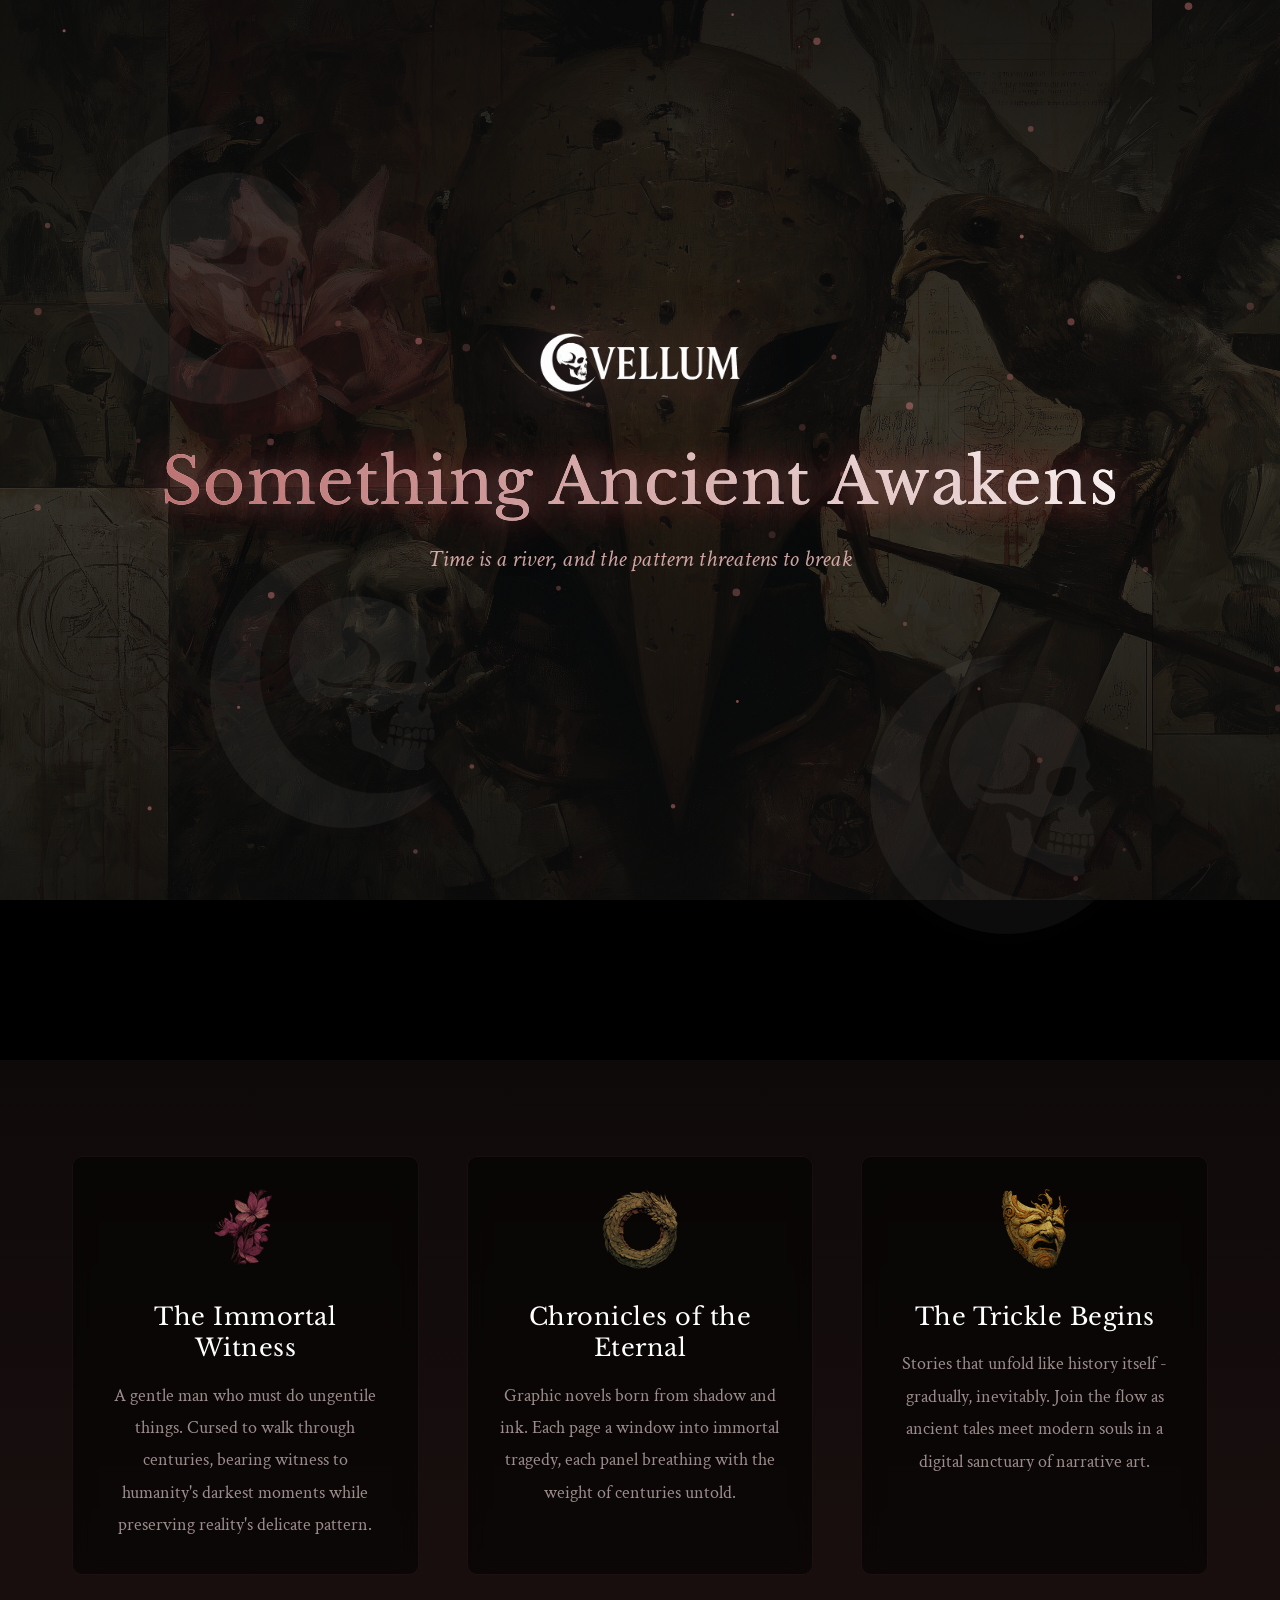
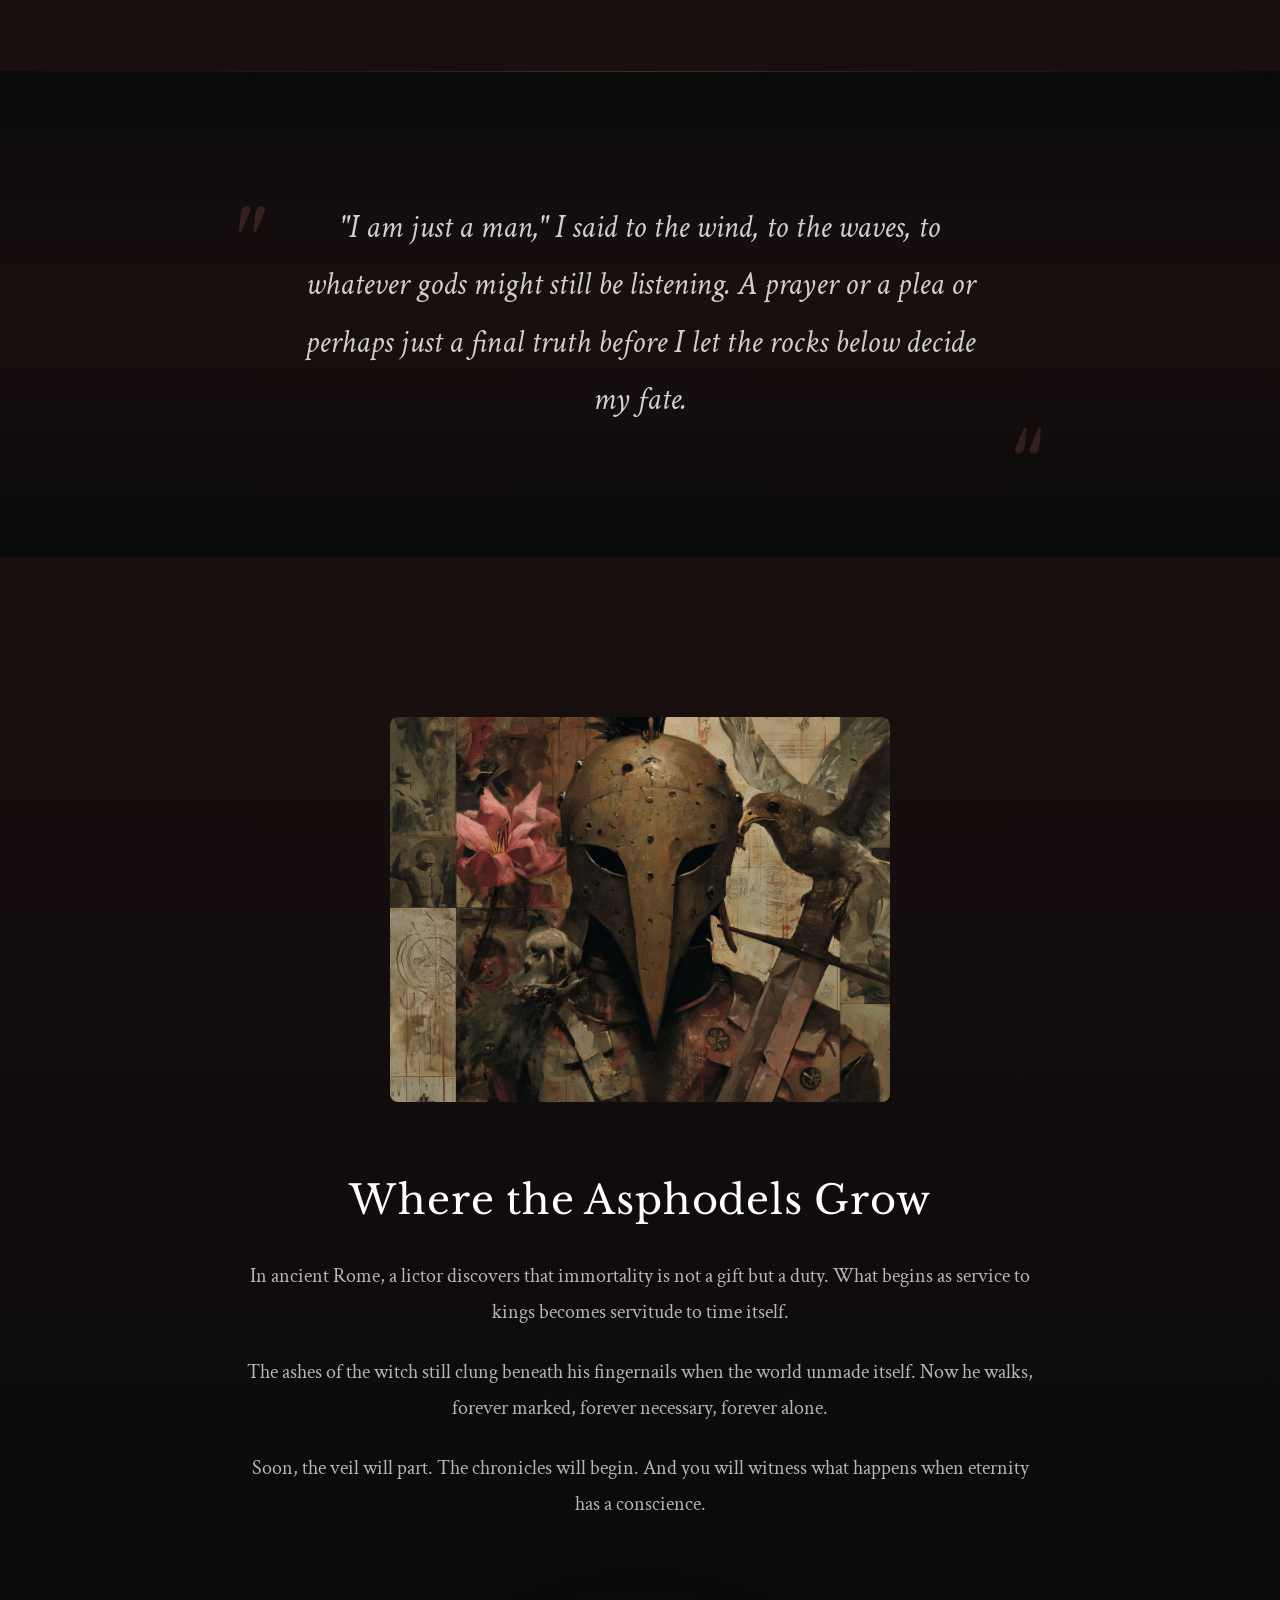
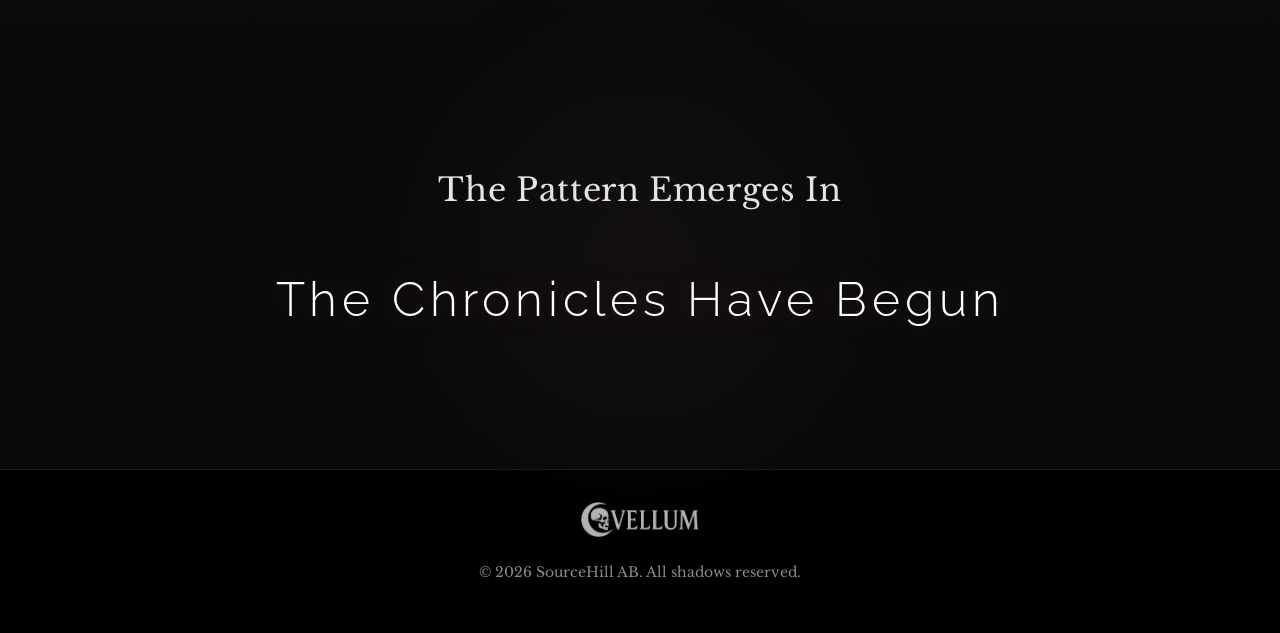
==== commit 5b1e2ecb: "Remove footer navigation links from launch page" ====
--- a/index.html
+++ b/index.html
@@ -574,11 +574,6 @@
             <div class="footer-content">
                 <img src="assets/logo_white.png" alt="Project Vellum" class="footer-logo">
                 <p class="footer-text">© <span id="year"></span> <a href="https://sourcehill.com" target="_blank" rel="noopener">SourceHill AB</a>. All shadows reserved.</p>
-                <div class="footer-links">
-                    <a href="https://app.projectvellum.com">Enter Vellum</a>
-                    <a href="#store">Store</a>
-                    <a href="#contact">Contact</a>
-                </div>
             </div>
         </div>
     </footer>
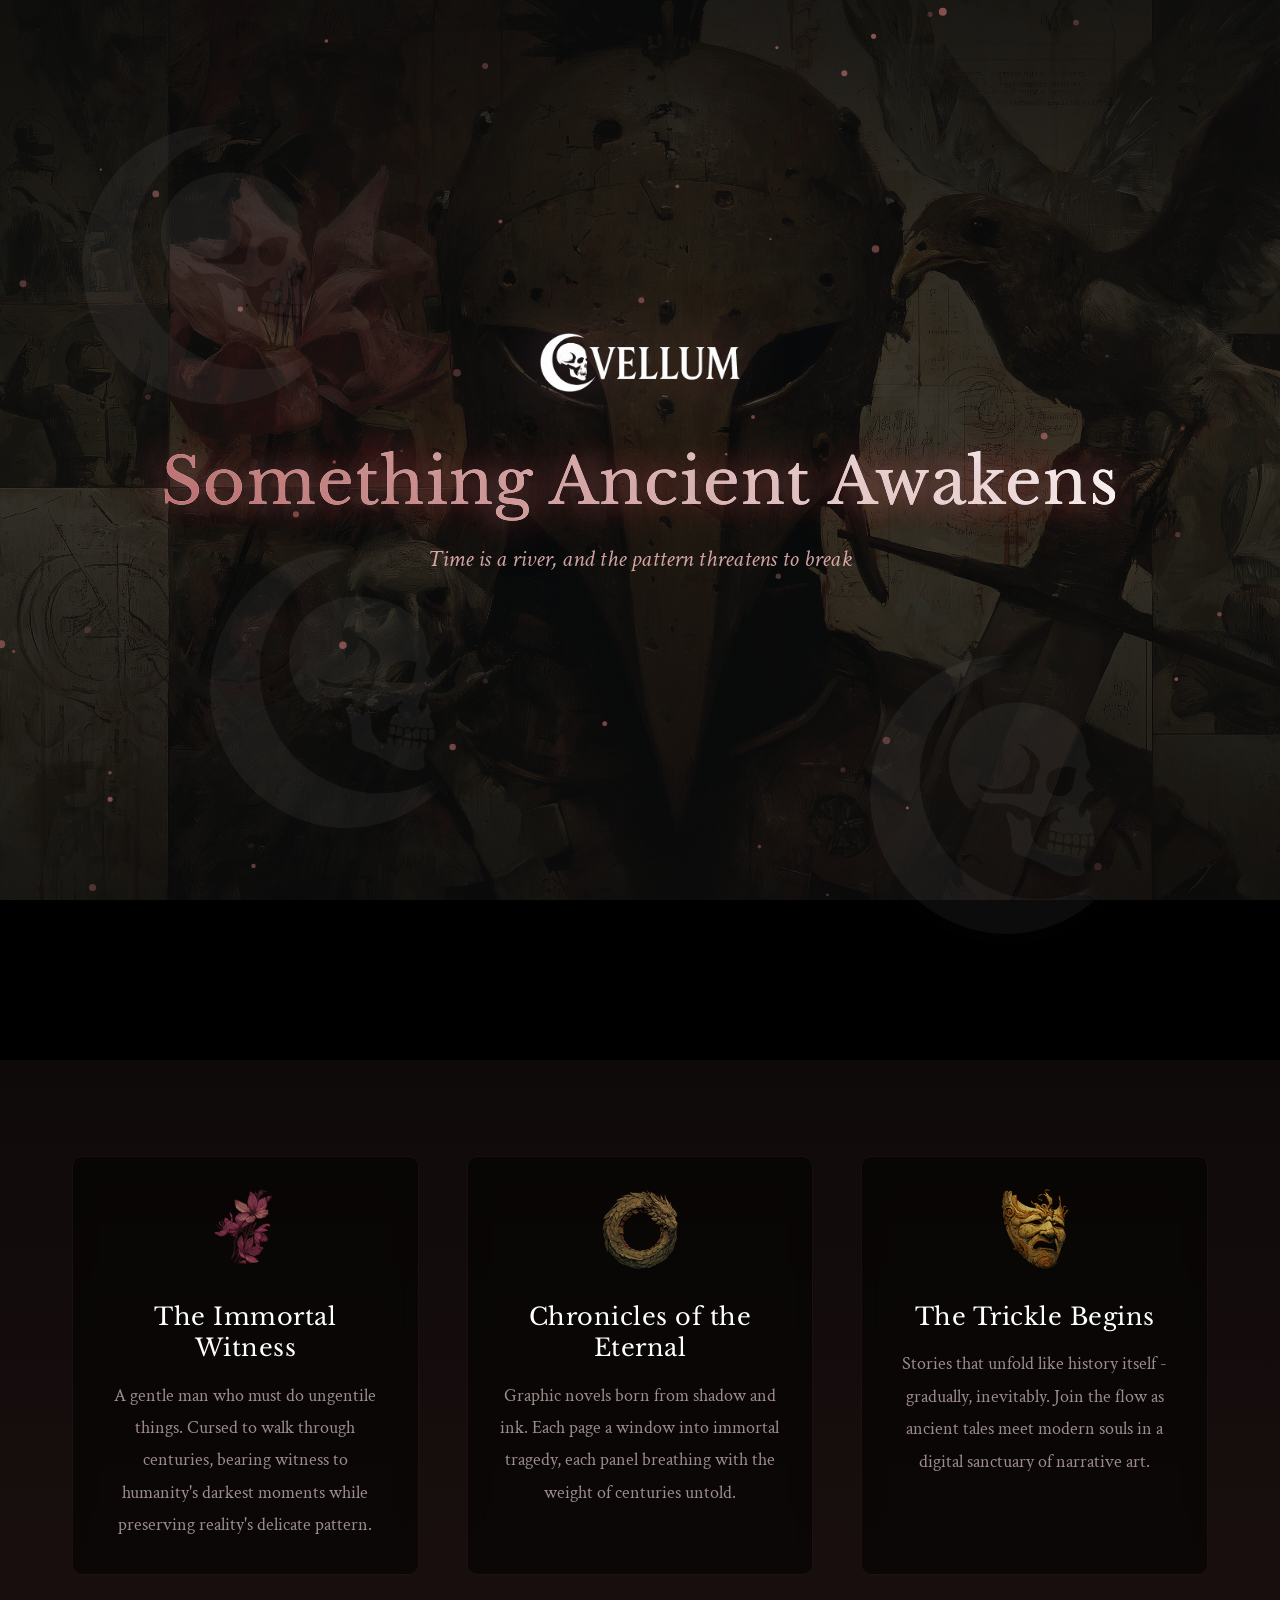
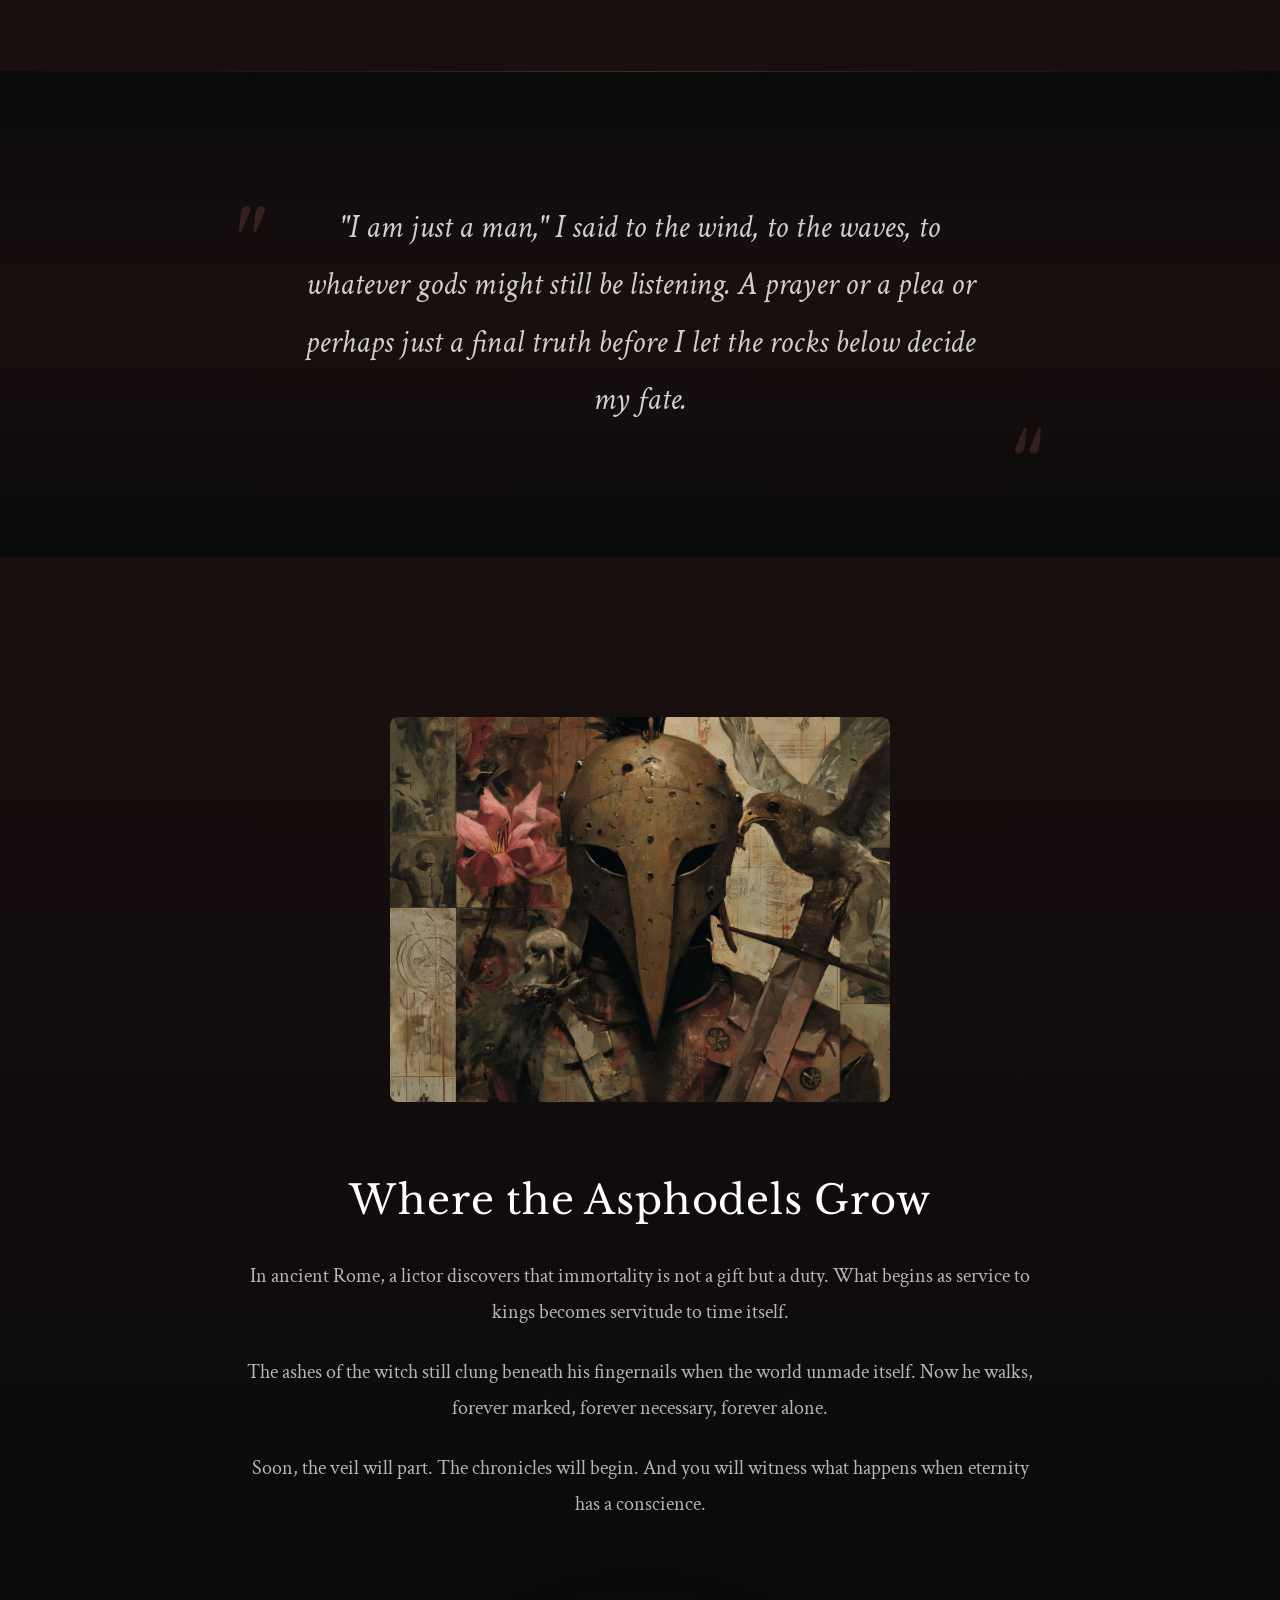
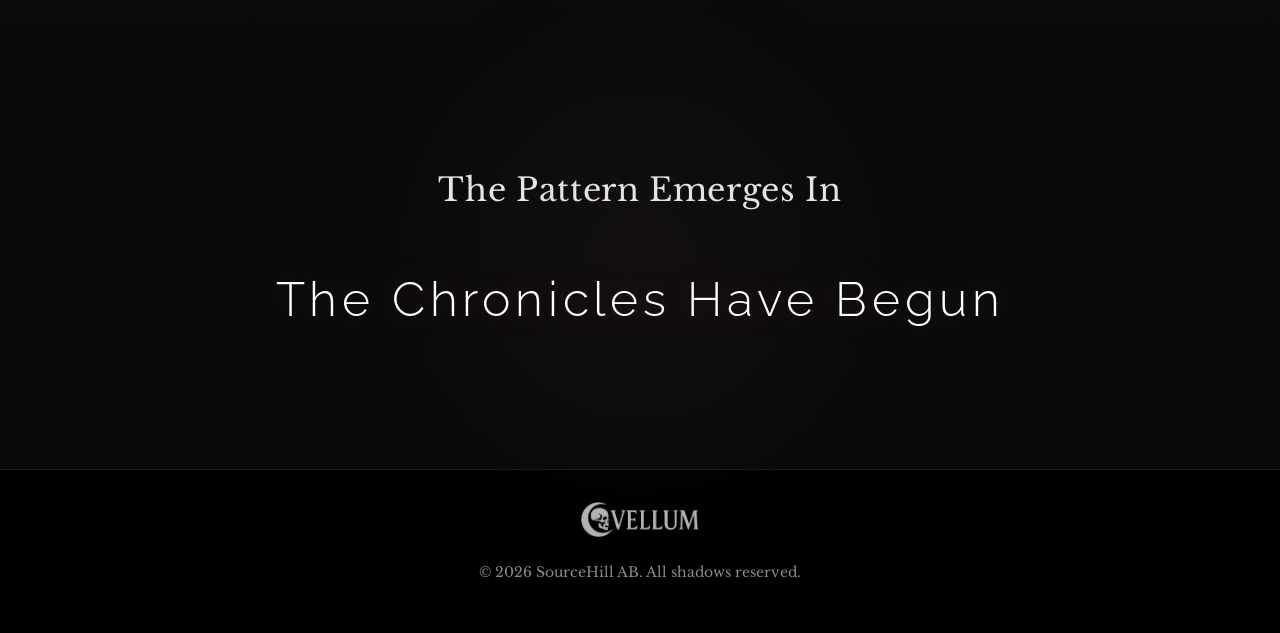
==== commit 360c6dfc: "Fix mobile display issues - Fixed hero background scaling on mobile by changing attachment to scroll" ====
--- a/index.html
+++ b/index.html
@@ -30,6 +30,12 @@
             overflow: hidden;
         }
         
+        /* Prevent horizontal scroll */
+        html, body {
+            overflow-x: hidden;
+            max-width: 100%;
+        }
+        
         .launch-content {
             position: relative;
             z-index: 2;
@@ -353,6 +359,7 @@
             filter: sepia(1) hue-rotate(330deg) brightness(1.5);
             will-change: transform;
             backface-visibility: hidden;
+            max-width: 80vw;
         }
         
         .floating-skull.one {
@@ -375,6 +382,16 @@
         
         /* Mobile optimizations */
         @media (max-width: 768px) {
+            .launch-hero {
+                background-attachment: scroll;
+                background-size: cover;
+                background-position: center top;
+            }
+            
+            .launch-hero::before {
+                display: none;
+            }
+            
             .floating-skull {
                 width: 150px;
             }
@@ -421,6 +438,23 @@
             .quote-text::before,
             .quote-text::after {
                 font-size: 3rem;
+            }
+            
+            .cover-showcase {
+                max-width: 90%;
+                margin: 2rem auto;
+            }
+            
+            .mystery-content {
+                padding: 0 1rem;
+            }
+            
+            .blood-rain {
+                display: none;
+            }
+            
+            canvas#particles {
+                display: none;
             }
         }
         
@@ -478,7 +512,7 @@
         }
     </style>
     <!-- Particle Canvas -->
-    <canvas id="particles" style="position: fixed; top: 0; left: 0; width: 100%; height: 100%; pointer-events: none; z-index: 1;"></canvas>
+    <canvas id="particles" style="position: fixed; top: 0; left: 0; width: 100%; height: 100%; pointer-events: none; z-index: 1; max-width: 100vw;"></canvas>
     
     <!-- Launch Hero Section -->
     <section class="launch-hero">
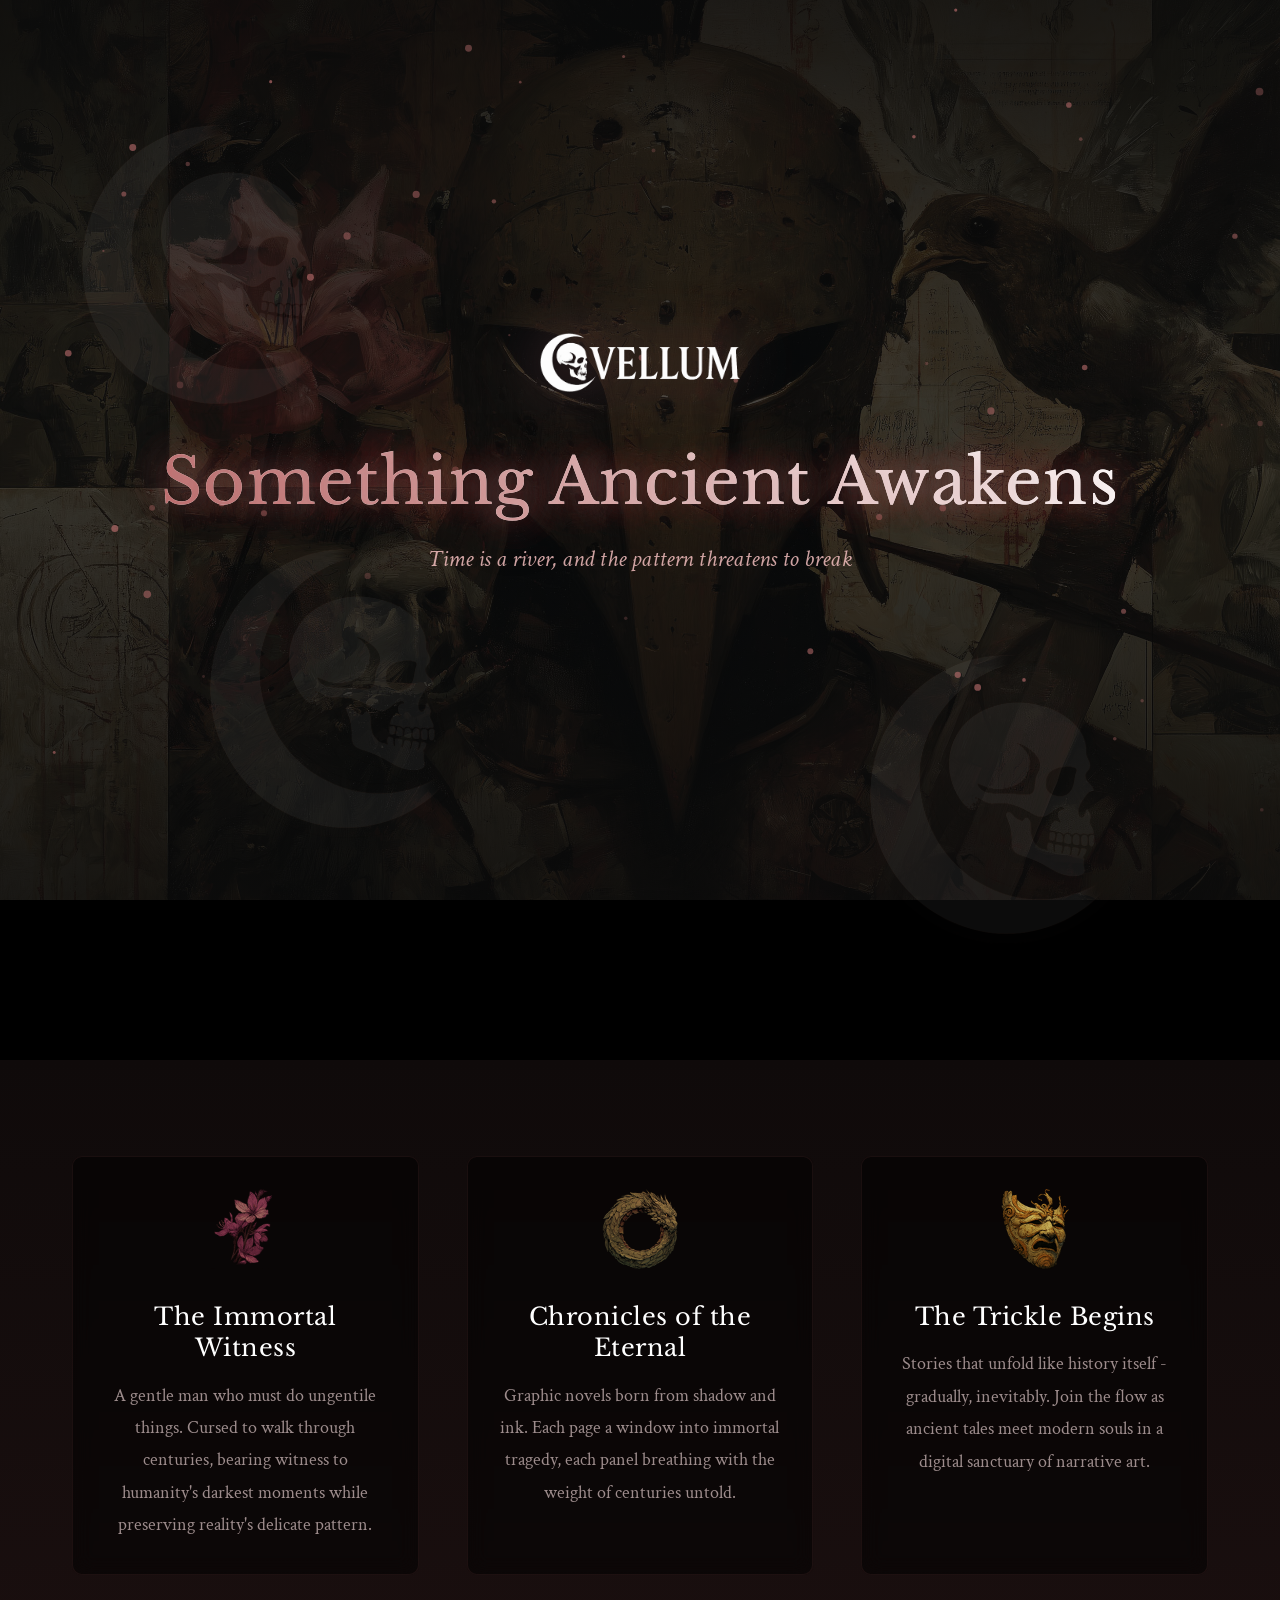
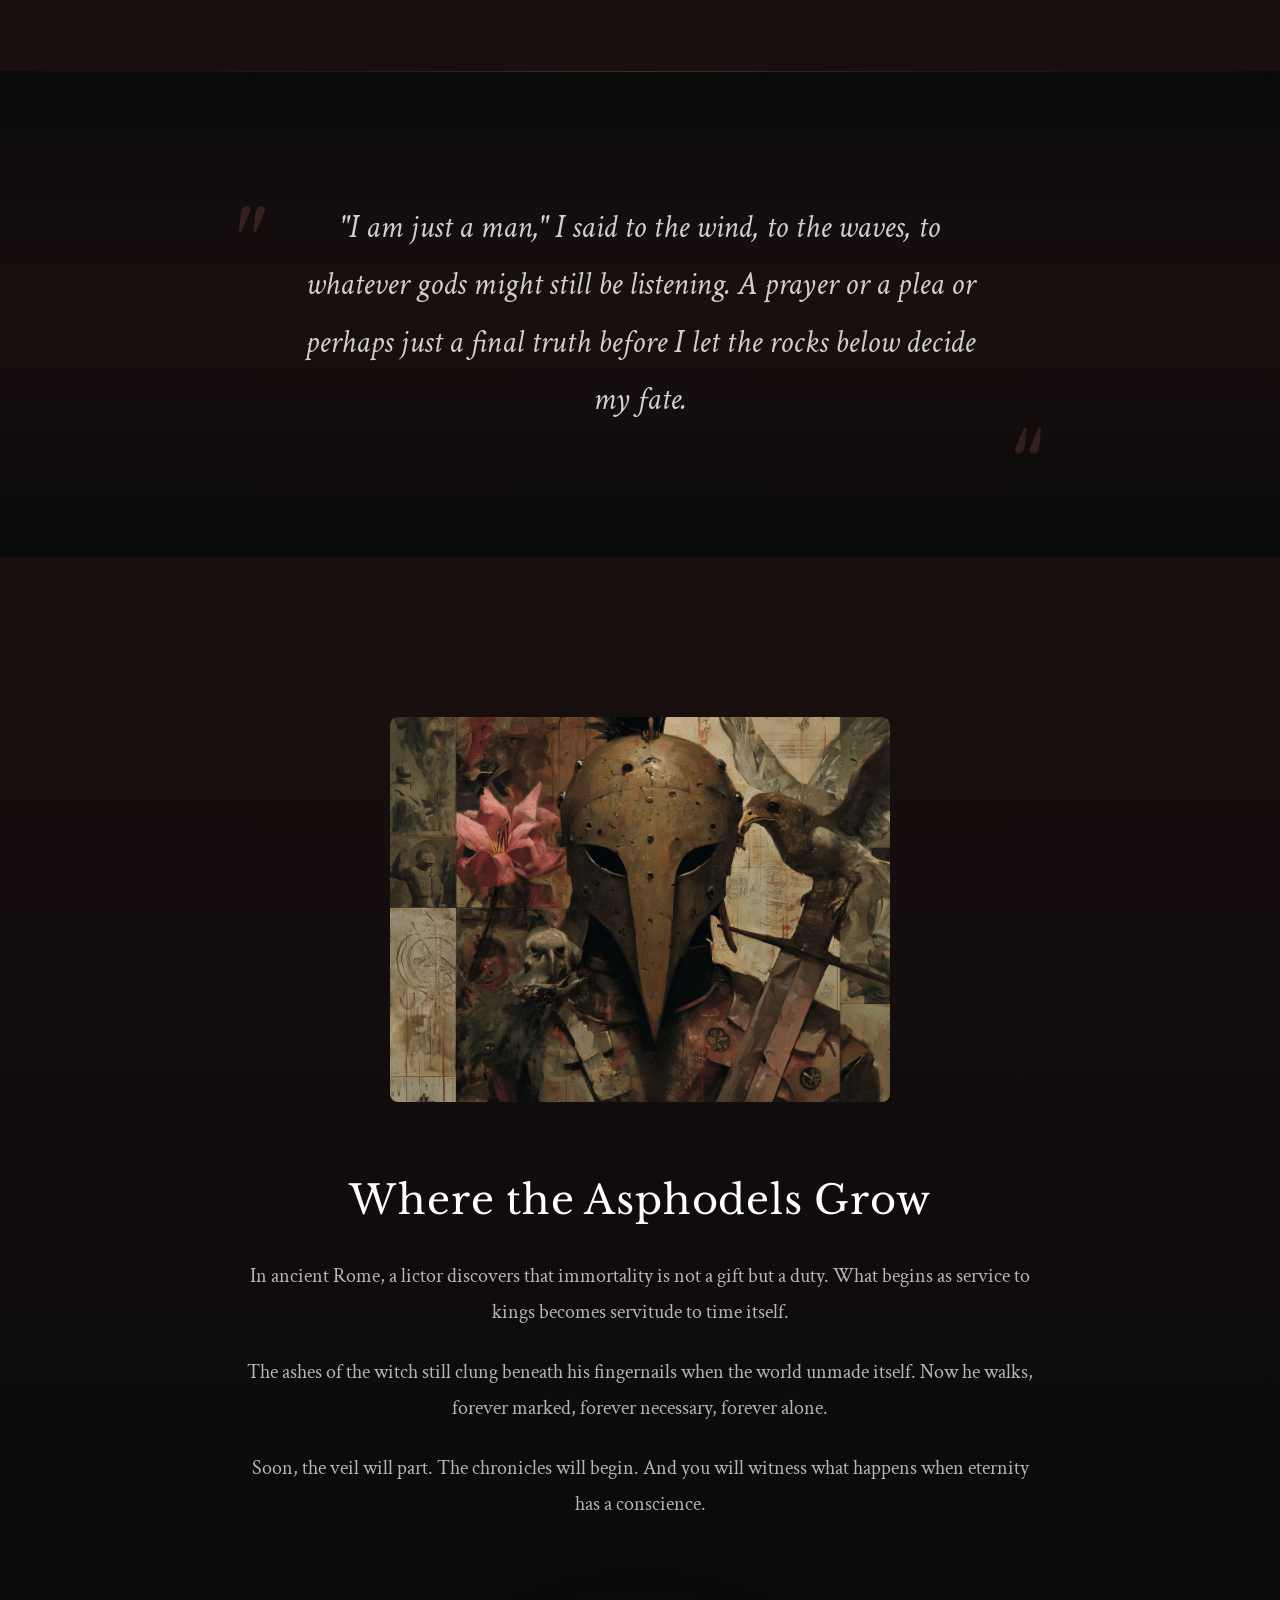
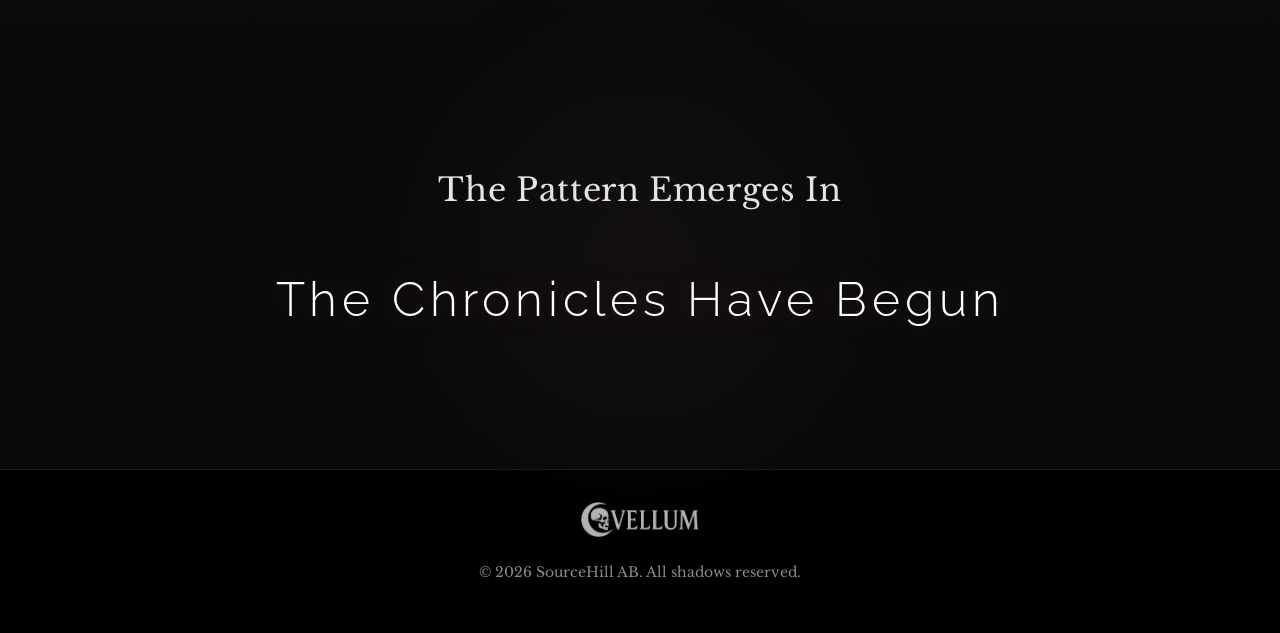
==== commit e6e005e0: "Fix mystery text animation flicker issue - Removed default animations from mystery title and text - " ====
--- a/index.html
+++ b/index.html
@@ -275,7 +275,6 @@
             color: #fff;
             margin-bottom: 2rem;
             opacity: 0;
-            animation: fadeInSlow 0.8s ease-out 0.3s forwards;
         }
         
         .mystery-text {
@@ -285,12 +284,19 @@
             line-height: 1.8;
             margin-bottom: 1.5rem;
             opacity: 0;
+        }
+        
+        .mystery-title.animated {
+            animation: fadeInSlow 0.8s ease-out forwards;
+        }
+        
+        .mystery-text.animated {
             animation: fadeInSlow 0.6s ease-out forwards;
         }
         
-        .mystery-text:nth-child(2) { animation-delay: 0.5s; }
-        .mystery-text:nth-child(3) { animation-delay: 0.7s; }
-        .mystery-text:nth-child(4) { animation-delay: 0.9s; }
+        .mystery-text:nth-child(2).animated { animation-delay: 0.2s; }
+        .mystery-text:nth-child(3).animated { animation-delay: 0.4s; }
+        .mystery-text:nth-child(4).animated { animation-delay: 0.6s; }
         
         .countdown-section {
             padding: 8rem 2rem;
@@ -735,11 +741,6 @@
             entries.forEach(entry => {
                 if (entry.isIntersecting && !entry.target.classList.contains('animated')) {
                     entry.target.classList.add('animated');
-                    // Re-trigger the animation
-                    const animationStyle = window.getComputedStyle(entry.target).animation;
-                    entry.target.style.animation = 'none';
-                    entry.target.offsetHeight; // Trigger reflow
-                    entry.target.style.animation = animationStyle;
                 }
             });
         }, observerOptions);
